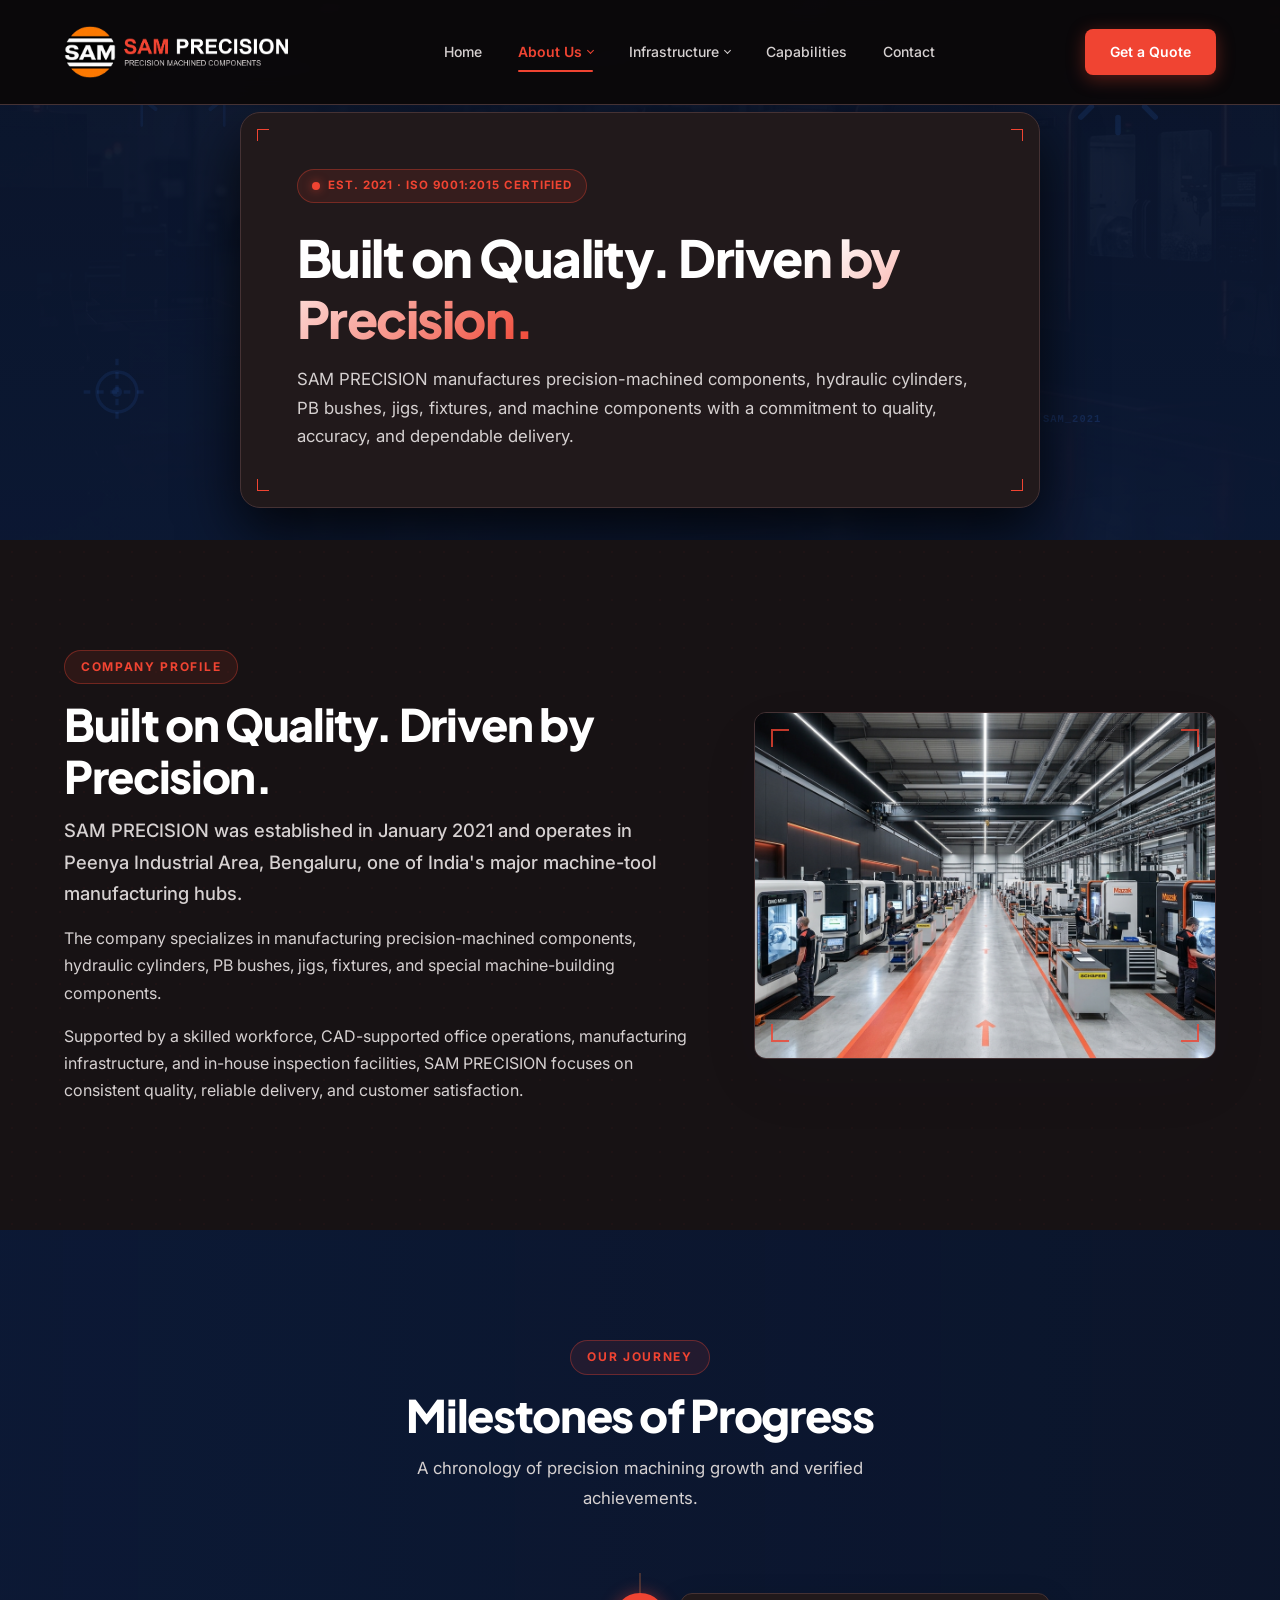
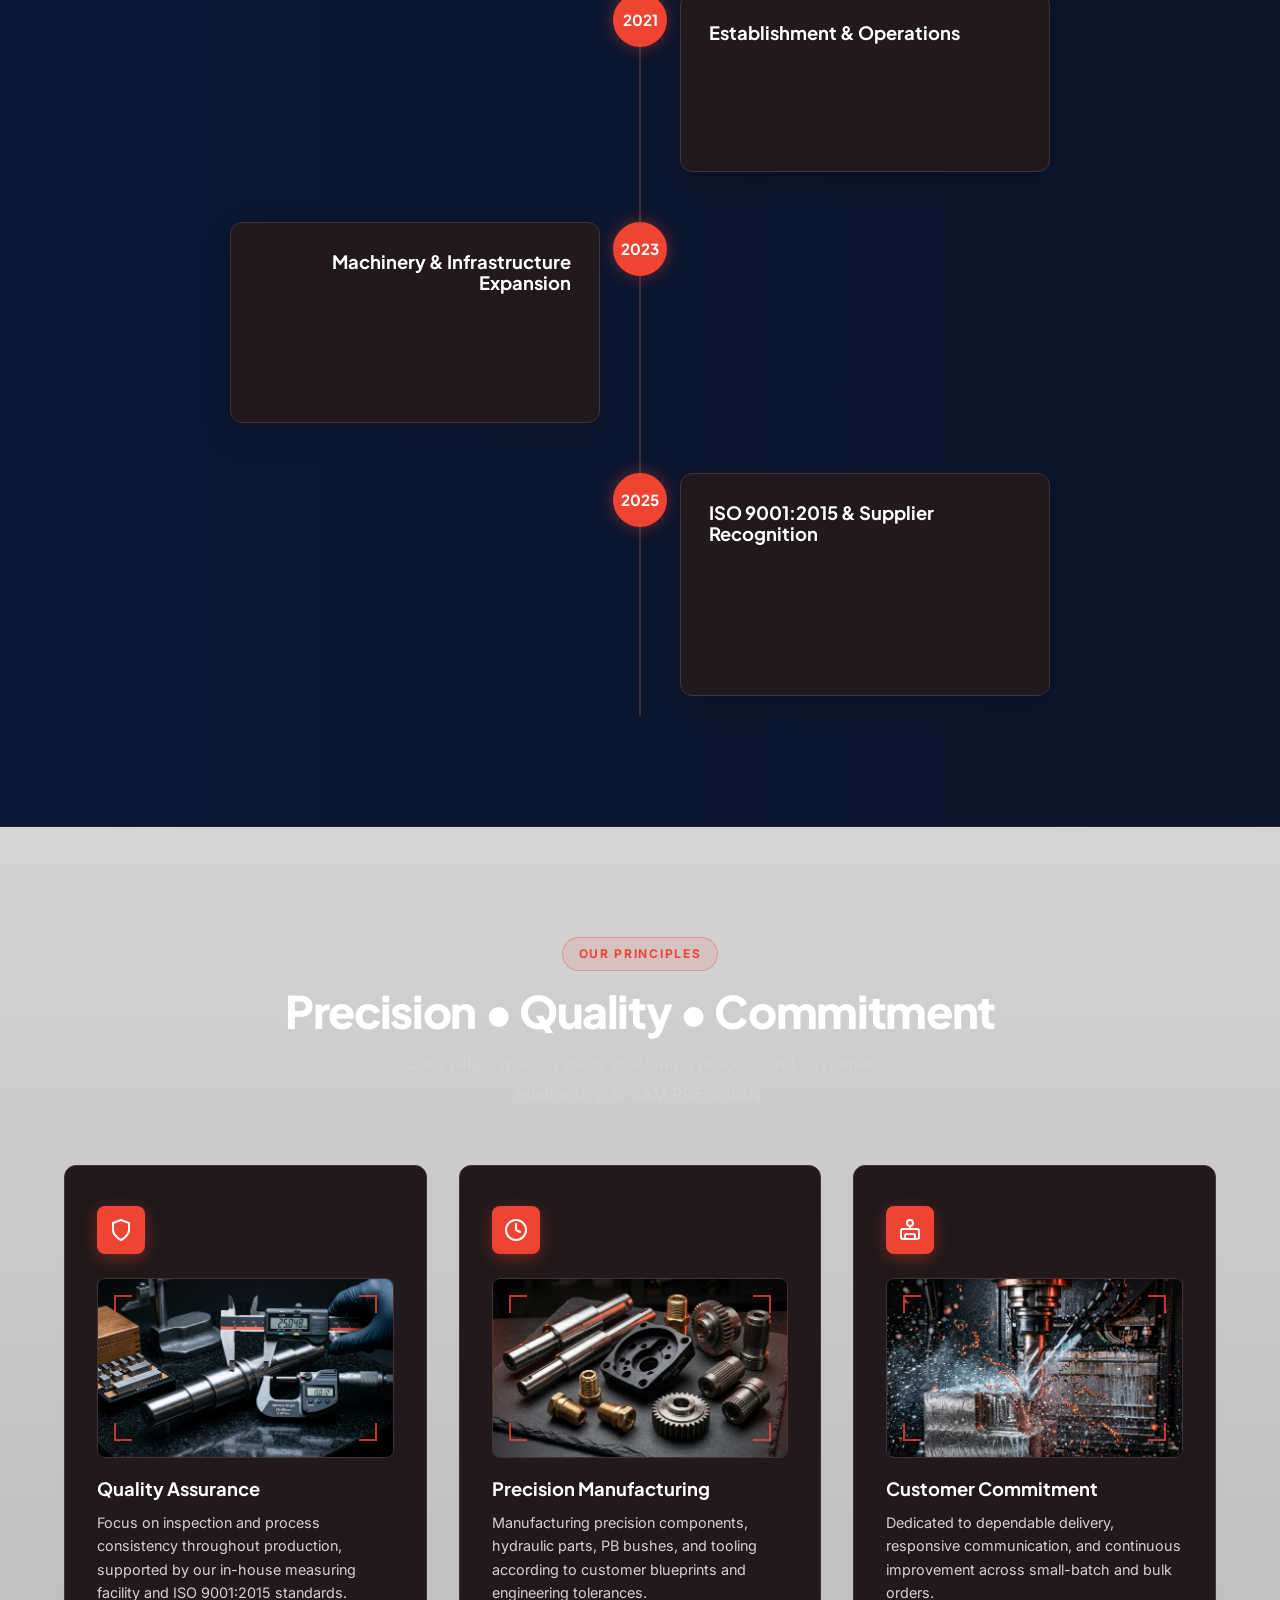
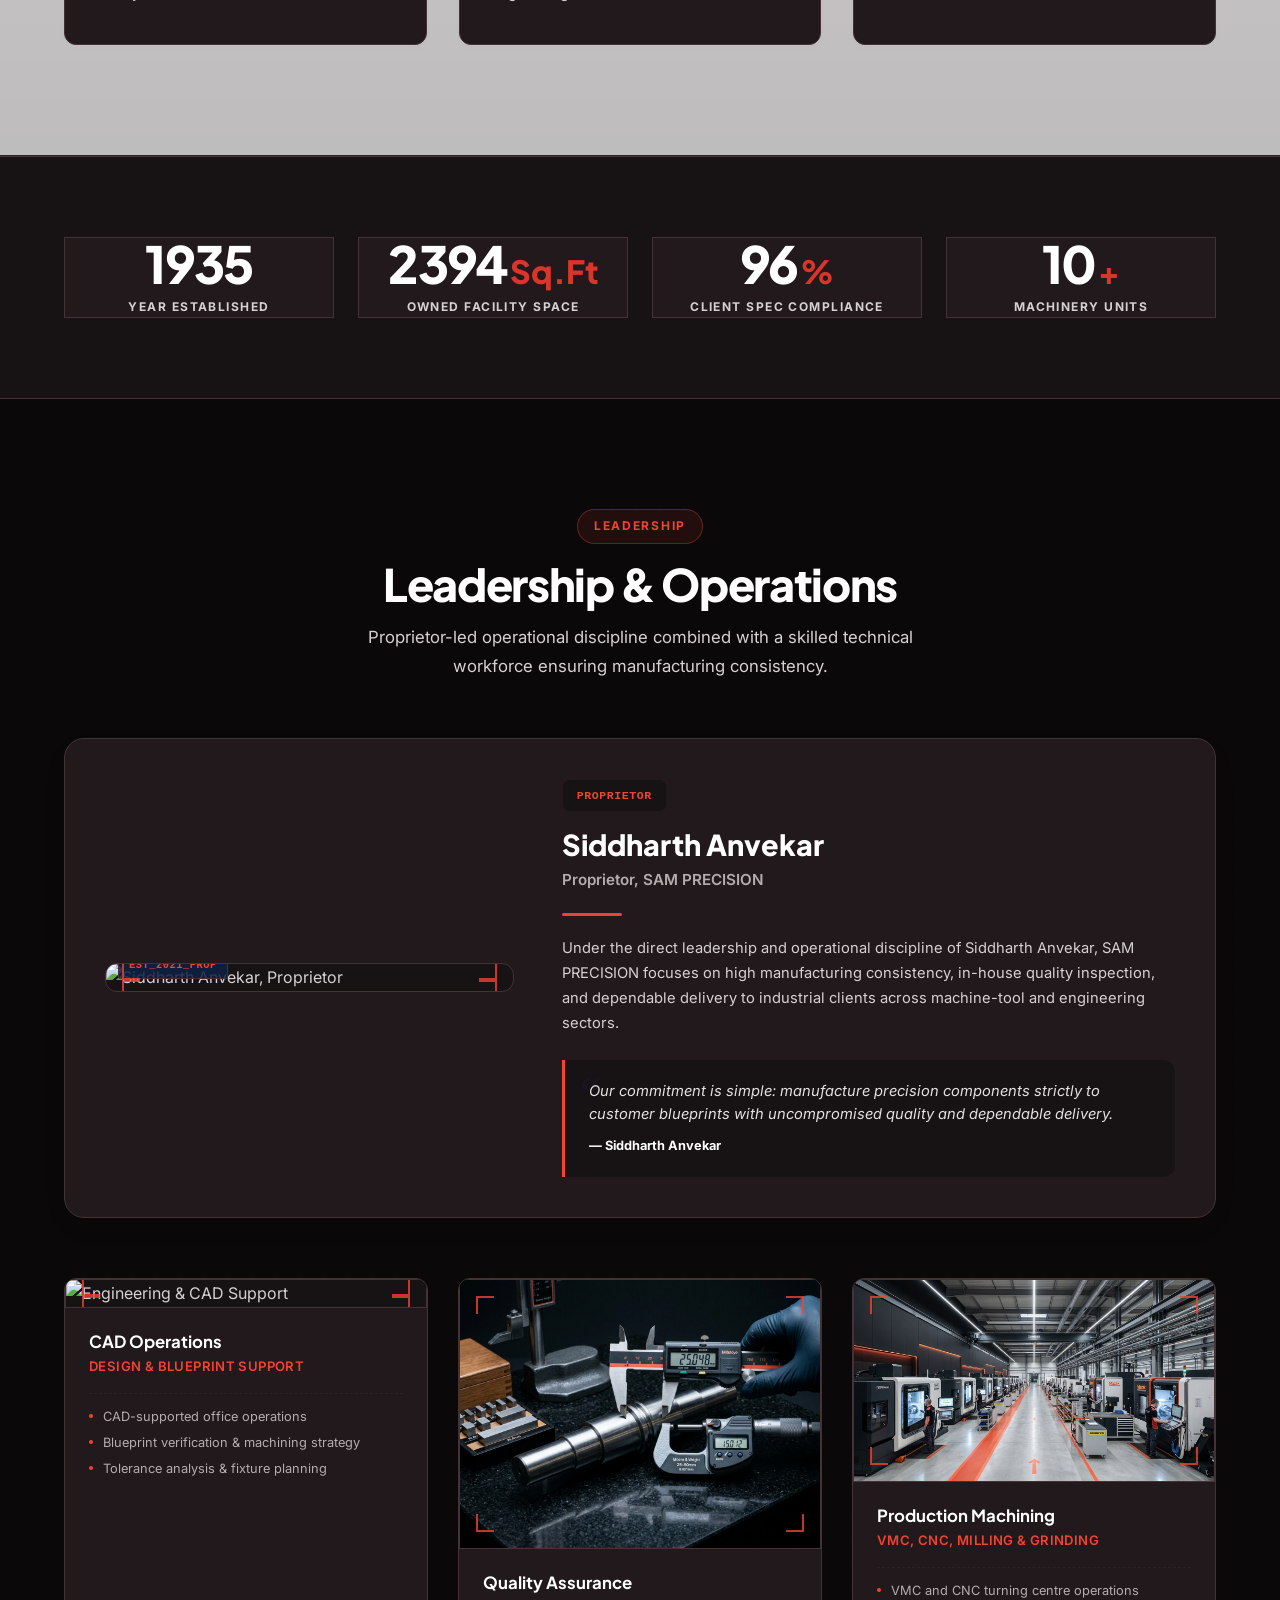
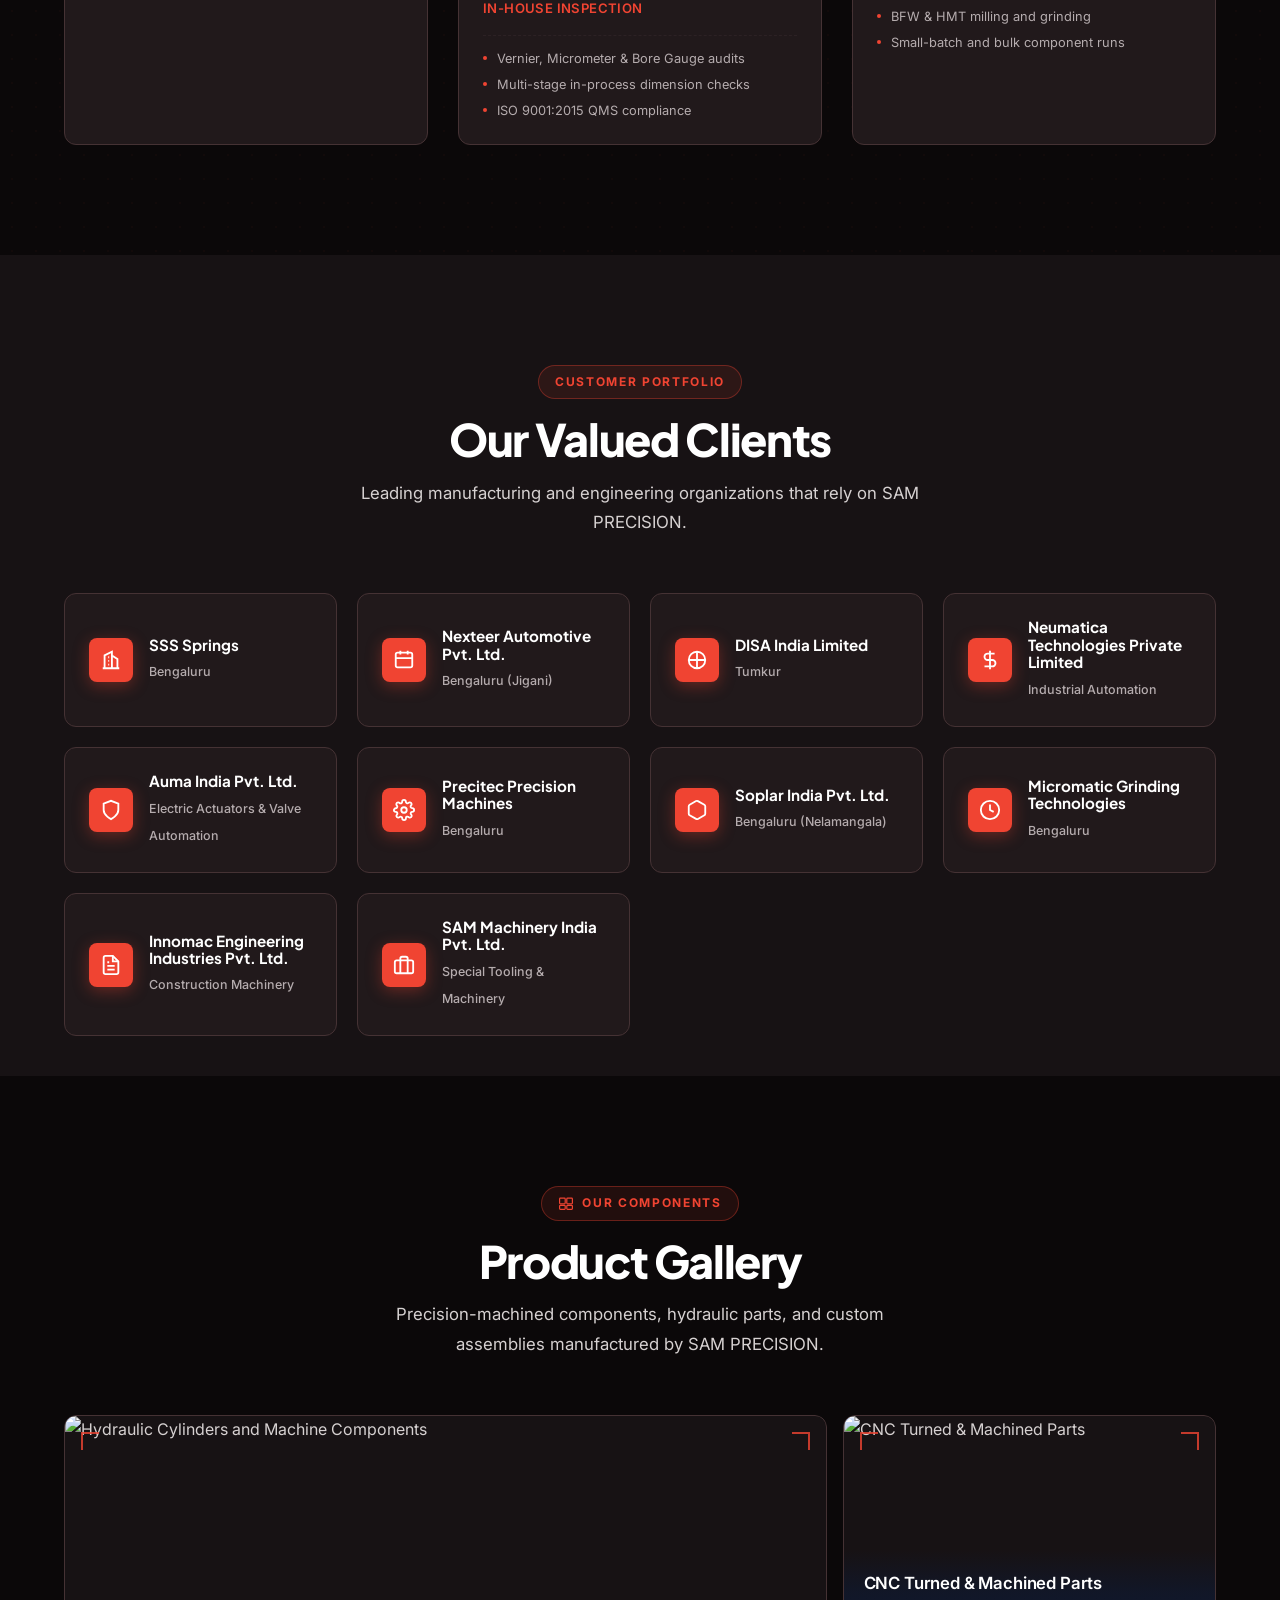
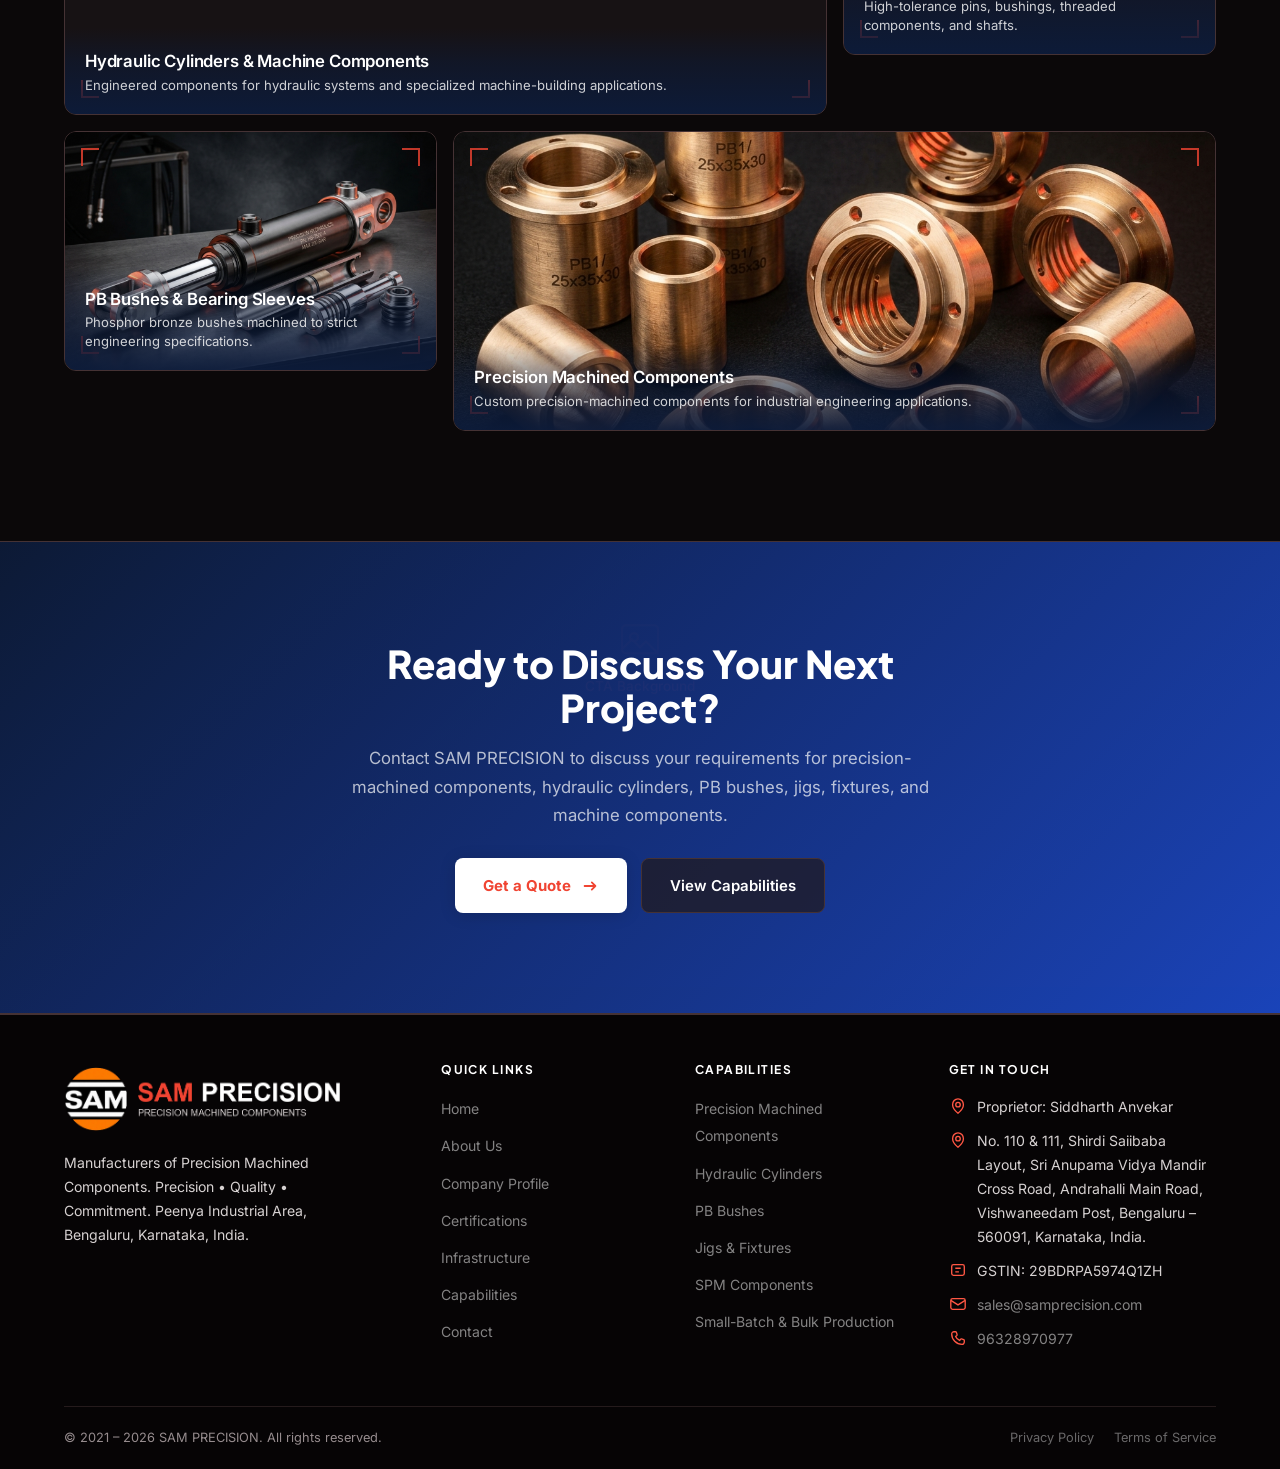
==== about.html @ 59d11b86 "modify the sam precision and push it" ====
<!DOCTYPE html>
<html lang="en">
<head>
    <meta charset="UTF-8">
    <meta name="viewport" content="width=device-width, initial-scale=1.0">
    <title>About Us | SAM PRECISION Bengaluru</title>
    <meta name="description" content="SAM PRECISION was established in January 2021 in Peenya Industrial Area, Bengaluru. Manufacturers of precision-machined components, hydraulic cylinders, PB bushes, and jigs.">
    <link rel="preconnect" href="https://fonts.googleapis.com">
    <link rel="preconnect" href="https://fonts.gstatic.com" crossorigin>
    <link href="https://fonts.googleapis.com/css2?family=Inter:wght@300;400;500;600;700;800;900&family=Plus+Jakarta+Sans:wght@400;500;600;700;800&display=swap" rel="stylesheet">
    <link rel="stylesheet" href="style.css">
    <link rel="icon" type="image/png" href="images/sam-title-logo.png">
</head>
<body>

    <!-- Preloader -->
    <div id="preloader">
        <div class="loader">
            <img src="images/sam-logo.png" alt="SAM PRECISION" class="loader-logo">
        </div>
    </div>

    <!-- Navigation -->
    <header id="navbar">
        <div class="nav-container">
            <a href="index.html" class="logo">
                <img src="images/sam-logo.png" alt="SAM PRECISION" class="logo-img">
            </a>
            <nav class="nav-links" id="navLinks">
                <a href="index.html" class="nav-link">Home</a>
                <div class="nav-dropdown active">
                    <a href="about.html" class="nav-link dropdown-toggle">About Us</a>
                    <div class="dropdown-menu">
                        <a href="about.html" class="active">Company Profile</a>
                        <a href="certifications.html">Certifications</a>
                    </div>
                </div>
                <div class="nav-dropdown">
                    <a href="infrastructure.html" class="nav-link dropdown-toggle">Infrastructure</a>
                    <div class="dropdown-menu">
                        <a href="infrastructure.html#infrastructure">Infrastructure</a>
                        <a href="infrastructure.html#machinery">Machinery</a>
                    </div>
                </div>
                <a href="services.html" class="nav-link">Capabilities</a>
                <a href="contact.html" class="nav-link">Contact</a>
            </nav>
            <a href="contact.html" class="nav-cta">Get a Quote</a>
            <button class="hamburger" id="hamburger" aria-label="Toggle menu">
                <span></span><span></span><span></span>
            </button>
        </div>
    </header>

    <!-- Mobile Menu -->
    <div class="mobile-menu" id="mobileMenu">
        <div class="mobile-menu-inner">
            <a href="index.html" class="mobile-link">Home</a>
            <a href="about.html" class="mobile-link active">About Us</a>
            <a href="about.html" class="mobile-link">Company Profile</a>
            <a href="certifications.html" class="mobile-link">Certifications</a>
            <a href="infrastructure.html#infrastructure" class="mobile-link">Infrastructure</a>
            <a href="infrastructure.html#machinery" class="mobile-link">Machinery</a>
            <a href="services.html" class="mobile-link">Capabilities</a>
            <a href="contact.html" class="mobile-link">Contact</a>
            <a href="contact.html" class="mobile-cta">Get a Quote</a>
        </div>
    </div>

    <main>

        <!-- ============ ABOUT HERO ============ -->
        <section class="about-hero">
            <!-- Parallax BG Image Box -->
            <div class="about-hero-parallax-bg" data-parallax="0.1">
                <img src="images/hero_cnc_facility.png" alt="SAM PRECISION Facility in Bengaluru" class="hero-bg-img">
            </div>
            <div class="about-hero-overlay"></div>
            
            <!-- Technical Floating Shapes for Layered Parallax -->
            <div class="about-hero-shapes">
                <div class="hero-shape shape-gear anim-trigger" data-anim="scale-up" data-parallax="0.25">
                    <svg viewBox="0 0 32 32" class="shape-svg anim-spin-slow"><circle cx="16" cy="16" r="5" stroke="currentColor" stroke-width="1.5" fill="none"/><path d="M16 2v4M16 26v4M2 16h4M26 16h4M6.1 6.1l2.8 2.8M23.1 23.1l2.8 2.8M6.1 25.9l2.8-2.8M23.1 8.9l2.8-2.8" stroke="currentColor" stroke-width="1.5" stroke-linecap="round"/></svg>
                </div>
                <div class="hero-shape shape-crosshair anim-trigger" data-anim="fade-up" data-delay="150" data-parallax="0.15">
                    <svg viewBox="0 0 24 24" class="shape-svg"><path d="M12 2v20M2 12h20" stroke="currentColor" stroke-width="1" stroke-dasharray="2 2"/><circle cx="12" cy="12" r="6" stroke="currentColor" stroke-width="1" fill="none"/><circle cx="12" cy="12" r="1.5" fill="currentColor"/></svg>
                </div>
                <div class="hero-shape shape-dimension anim-trigger" data-anim="fade-up" data-delay="250" data-parallax="0.3">
                    <svg viewBox="0 0 40 40" class="shape-svg"><path d="M5 10v20M35 10v20M5 20h30" stroke="currentColor" stroke-width="1" stroke-linecap="round"/><path d="M10 16l-5 4 5 4M30 16l5 4-5 4" stroke="currentColor" stroke-width="1.5" stroke-linecap="round" fill="none"/><text x="13" y="15" fill="currentColor" font-family="monospace" font-size="7" font-weight="700">TOL_±0.02</text></svg>
                </div>
                <div class="hero-shape shape-mark-1" data-parallax="0.35">+</div>
                <div class="hero-shape shape-mark-2" data-parallax="0.2">SAM_2021</div>
            </div>
            
            <div class="container about-hero-wrapper">
                <div class="about-hero-card anim-trigger" data-anim="scale-up">
                    <div class="card-corners">
                        <span class="corner top-left"></span>
                        <span class="corner top-right"></span>
                        <span class="corner bottom-left"></span>
                        <span class="corner bottom-right"></span>
                    </div>

                    <div class="about-hero-content">
                        <div class="about-hero-badge anim-trigger" data-anim="fade-down" data-delay="100">
                            <span class="badge-pulse"></span>
                            EST. 2021 &middot; ISO 9001:2015 CERTIFIED
                        </div>
                        <h1 class="about-hero-title anim-trigger" data-anim="fade-up" data-delay="200">
                            Built on Quality.
                            <span class="text-gradient">Driven by Precision.</span>
                        </h1>
                        <p class="about-hero-desc anim-trigger" data-anim="fade-up" data-delay="300">
                            SAM PRECISION manufactures precision-machined components, hydraulic cylinders, PB bushes, jigs, fixtures, and machine components with a commitment to quality, accuracy, and dependable delivery.
                        </p>
                    </div>
                </div>
            </div>
        </section>

        <!-- ============ STORY SECTION ============ -->
        <section class="section about-story-section">
            <div class="tech-dot-grid"></div>
            <div class="container section-relative">
                <div class="story-grid">
                    <div class="story-content anim-trigger" data-anim="fade-right">
                        <span class="section-tag">Company Profile</span>
                        <h2 class="section-title">Built on Quality. Driven by Precision.</h2>
                        <p class="story-lead">
                            SAM PRECISION was established in January 2021 and operates in Peenya Industrial Area, Bengaluru, one of India's major machine-tool manufacturing hubs.
                        </p>
                        <p>
                            The company specializes in manufacturing precision-machined components, hydraulic cylinders, PB bushes, jigs, fixtures, and special machine-building components.
                        </p>
                        <p>
                            Supported by a skilled workforce, CAD-supported office operations, manufacturing infrastructure, and in-house inspection facilities, SAM PRECISION focuses on consistent quality, reliable delivery, and customer satisfaction.
                        </p>
                    </div>
                    
                    <div class="story-image-box anim-trigger" data-anim="fade-left" data-delay="200">
                        <div class="about-img-viewport">
                            <div class="viewport-corners">
                                <span class="corner top-left"></span>
                                <span class="corner top-right"></span>
                                <span class="corner bottom-left"></span>
                                <span class="corner bottom-right"></span>
                            </div>
                            <img src="images/infrastructure_facility.png" alt="SAM PRECISION Machining Workshop" class="about-story-img">
                        </div>
                    </div>
                </div>
            </div>
        </section>

        <!-- ============ COMPANY TIMELINE SECTION ============ -->
        <section class="section about-timeline-section">
            <div class="timeline-parallax-bg" data-parallax="0.15">
                <img src="images/timeline_bg.png" alt="SAM PRECISION Timeline Background" class="timeline-bg-img">
            </div>
            <div class="timeline-overlay"></div>

            <div class="container section-relative">
                <div class="section-header center light-text">
                    <span class="section-tag anim-trigger" data-anim="fade-down">Our Journey</span>
                    <h2 class="section-title anim-trigger" data-anim="fade-up" data-delay="100">Milestones of Progress</h2>
                    <p class="section-desc anim-trigger" data-anim="fade-up" data-delay="150">A chronology of precision machining growth and verified achievements.</p>
                </div>

                <div class="timeline-container">
                    <div class="timeline-track"></div>
                    
                    <!-- Milestone 1 -->
                    <div class="timeline-node anim-trigger" data-anim="fade-right" data-delay="200">
                        <div class="timeline-badge">2021</div>
                        <div class="timeline-content">
                            <h3>Establishment & Operations</h3>
                            <p>SAM PRECISION was founded in January 2021 in Peenya Industrial Area, Bengaluru, focusing on precision-machined components and custom machine parts for industrial OEMs.</p>
                        </div>
                    </div>

                    <!-- Milestone 2 -->
                    <div class="timeline-node anim-trigger" data-anim="fade-left" data-delay="300">
                        <div class="timeline-badge">2023</div>
                        <div class="timeline-content">
                            <h3>Machinery & Infrastructure Expansion</h3>
                            <p>Equipped an owned facility of approx. 2,500 sq. ft. with VMC (Vertical Machining Centre), CNC turning, BFW/HMT milling, and cylindrical/surface grinding machinery.</p>
                        </div>
                    </div>

                    <!-- Milestone 3 -->
                    <div class="timeline-node anim-trigger" data-anim="fade-right" data-delay="400">
                        <div class="timeline-badge">2025</div>
                        <div class="timeline-content">
                            <h3>ISO 9001:2015 & Supplier Recognition</h3>
                            <p>Certified to ISO 9001:2015 for Quality Management Systems. Conferred the Best Quality Supplier Recognition Award for FY 2025–26 by Micromatic Grinding Technologies Pvt. Ltd.</p>
                        </div>
                    </div>
                </div>
            </div>
        </section>

        <!-- ============ COMPANY MANTRA SECTION ============ -->
        <section class="section mantra-section">
            <div class="mantra-parallax-bg" data-parallax="0.08">
                <img src="images/mantra_bg.png" alt="SAM PRECISION Pillars Background" class="mantra-bg-img">
            </div>
            <div class="mantra-overlay"></div>
            
            <div class="container section-relative">
                <div class="section-header center">
                    <span class="section-tag anim-trigger" data-anim="fade-down">Our Principles</span>
                    <h2 class="section-title anim-trigger" data-anim="fade-up" data-delay="100">Precision &bull; Quality &bull; Commitment</h2>
                    <p class="section-desc anim-trigger" data-anim="fade-up" data-delay="150">Core pillars guiding every machining process and customer relationship at SAM PRECISION.</p>
                </div>
                
                <div class="mantra-grid">
                    <!-- Pillar 1 -->
                    <div class="mantra-card anim-trigger" data-anim="fade-up" data-delay="200">
                        <div class="mantra-icon-wrap">
                            <svg class="mantra-icon anim-pulse" viewBox="0 0 24 24" fill="none"><path d="M12 22s8-4 8-10V5l-8-3-8 3v7c0 6 8 10 8 10z" stroke="currentColor" stroke-width="2" stroke-linecap="round" stroke-linejoin="round"/></svg>
                        </div>
                        <div class="service-img-viewport">
                            <div class="viewport-corners">
                                <span class="corner top-left"></span>
                                <span class="corner top-right"></span>
                                <span class="corner bottom-left"></span>
                                <span class="corner bottom-right"></span>
                            </div>
                            <img src="images/quality_inspection_metrology.png" alt="Quality Assurance" class="viewport-img">
                        </div>
                        <h3>Quality Assurance</h3>
                        <p>Focus on inspection and process consistency throughout production, supported by our in-house measuring facility and ISO 9001:2015 standards.</p>
                    </div>

                    <!-- Pillar 2 -->
                    <div class="mantra-card anim-trigger" data-anim="fade-up" data-delay="300">
                        <div class="mantra-icon-wrap">
                            <svg class="mantra-icon anim-spin-slow" viewBox="0 0 24 24" fill="none"><circle cx="12" cy="12" r="10" stroke="currentColor" stroke-width="2"/><path d="M12 6v6l4 2" stroke="currentColor" stroke-width="2" stroke-linecap="round"/></svg>
                        </div>
                        <div class="service-img-viewport">
                            <div class="viewport-corners">
                                <span class="corner top-left"></span>
                                <span class="corner top-right"></span>
                                <span class="corner bottom-left"></span>
                                <span class="corner bottom-right"></span>
                            </div>
                            <img src="images/precision_machined_parts.png" alt="Precision Manufacturing" class="viewport-img">
                        </div>
                        <h3>Precision Manufacturing</h3>
                        <p>Manufacturing precision components, hydraulic parts, PB bushes, and tooling according to customer blueprints and engineering tolerances.</p>
                    </div>

                    <!-- Pillar 3 -->
                    <div class="mantra-card anim-trigger" data-anim="fade-up" data-delay="400">
                        <div class="mantra-icon-wrap">
                            <svg class="mantra-icon anim-wiggle" viewBox="0 0 24 24" fill="none"><rect x="3" y="11" width="18" height="10" rx="2" stroke="currentColor" stroke-width="2"/><circle cx="12" cy="5" r="3" stroke="currentColor" stroke-width="2"/><path d="M12 8v3M7 21v-3a2 2 0 012-2h6a2 2 0 012 2v3" stroke="currentColor" stroke-width="2"/></svg>
                        </div>
                        <div class="service-img-viewport">
                            <div class="viewport-corners">
                                <span class="corner top-left"></span>
                                <span class="corner top-right"></span>
                                <span class="corner bottom-left"></span>
                                <span class="corner bottom-right"></span>
                            </div>
                            <img src="images/cnc_machining_action.png" alt="Customer Commitment" class="viewport-img">
                        </div>
                        <h3>Customer Commitment</h3>
                        <p>Dedicated to dependable delivery, responsive communication, and continuous improvement across small-batch and bulk orders.</p>
                    </div>
                </div>
            </div>
        </section>

        <!-- ============ METRICS / STATS SECTION ============ -->
        <section class="about-stats-strip">
            <div class="tech-lines-bg"></div>
            <div class="container section-relative">
                <div class="stats-row">
                    <div class="about-stat-item anim-trigger" data-anim="fade-up" data-delay="0">
                        <div class="stat-num-container">
                            <span class="stat-number" data-count="2021">2021</span>
                        </div>
                        <span class="stat-label">Year Established</span>
                    </div>
                    <div class="about-stat-item anim-trigger" data-anim="fade-up" data-delay="100">
                        <div class="stat-num-container">
                            <span class="stat-number" data-count="2500">0</span><span class="stat-suffix"> Sq.Ft</span>
                        </div>
                        <span class="stat-label">Owned Facility Space</span>
                    </div>
                    <div class="about-stat-item anim-trigger" data-anim="fade-up" data-delay="200">
                        <div class="stat-num-container">
                            <span class="stat-number" data-count="100">0</span><span class="stat-suffix">%</span>
                        </div>
                        <span class="stat-label">Client Spec Compliance</span>
                    </div>
                    <div class="about-stat-item anim-trigger" data-anim="fade-up" data-delay="300">
                        <div class="stat-num-container">
                            <span class="stat-number" data-count="10">0</span><span class="stat-suffix">+</span>
                        </div>
                        <span class="stat-label">Machinery Units</span>
                    </div>
                </div>
            </div>
        </section>

        <!-- ============ LEADERSHIP & TEAM SECTION ============ -->
        <section class="section about-team-section">
            <div class="tech-dot-grid"></div>
            <div class="container section-relative">
                <div class="section-header center">
                    <span class="section-tag anim-trigger" data-anim="fade-down">Leadership</span>
                    <h2 class="section-title anim-trigger" data-anim="fade-up" data-delay="100">Leadership & Operations</h2>
                    <p class="section-desc anim-trigger" data-anim="fade-up" data-delay="150">Proprietor-led operational discipline combined with a skilled technical workforce ensuring manufacturing consistency.</p>
                </div>

                <!-- Proprietor Card -->
                <div class="ceo-profile-card anim-trigger" data-anim="scale-up" data-delay="200">
                    <div class="ceo-grid">
                        <div class="ceo-image-area">
                            <div class="ceo-img-viewport">
                                <div class="viewport-corners">
                                    <span class="corner top-left"></span>
                                    <span class="corner top-right"></span>
                                    <span class="corner bottom-left"></span>
                                    <span class="corner bottom-right"></span>
                                </div>
                                <img src="images/proprietor_portrait.png" alt="Siddharth Anvekar, Proprietor" class="viewport-img">
                                <div class="ceo-coordinate-tag">EST_2021_PROP</div>
                            </div>
                        </div>
                        <div class="ceo-details-area">
                            <div class="ceo-badge">PROPRIETOR</div>
                            <h3 class="ceo-name">Siddharth Anvekar</h3>
                            <span class="ceo-title">Proprietor, SAM PRECISION</span>
                            <div class="ceo-divider"></div>
                            <p class="ceo-bio">Under the direct leadership and operational discipline of Siddharth Anvekar, SAM PRECISION focuses on high manufacturing consistency, in-house quality inspection, and dependable delivery to industrial clients across machine-tool and engineering sectors.</p>
                            
                            <blockquote class="ceo-quote">
                                <span class="quote-symbol">“</span>
                                <p>Our commitment is simple: manufacture precision components strictly to customer blueprints with uncompromised quality and dependable delivery.</p>
                                <span class="quote-author">&mdash; Siddharth Anvekar</span>
                            </blockquote>
                        </div>
                    </div>
                </div>

                <!-- Key Departmental Divisions -->
                <div class="team-grid">
                    <!-- Card 1: CAD & Engineering -->
                    <div class="team-member-card anim-trigger" data-anim="fade-up" data-delay="200">
                        <div class="team-img-viewport">
                            <div class="viewport-corners">
                                <span class="corner top-left"></span>
                                <span class="corner top-right"></span>
                                <span class="corner bottom-left"></span>
                                <span class="corner bottom-right"></span>
                            </div>
                            <img src="images/about_engineering.png" alt="Engineering & CAD Support" class="viewport-img">
                        </div>
                        <div class="team-info">
                            <h4>CAD Operations</h4>
                            <p class="team-role">Design & Blueprint Support</p>
                            <ul class="team-tasks">
                                <li>CAD-supported office operations</li>
                                <li>Blueprint verification & machining strategy</li>
                                <li>Tolerance analysis & fixture planning</li>
                            </ul>
                        </div>
                    </div>

                    <!-- Card 2: Quality Assurance -->
                    <div class="team-member-card anim-trigger" data-anim="fade-up" data-delay="300">
                        <div class="team-img-viewport">
                            <div class="viewport-corners">
                                <span class="corner top-left"></span>
                                <span class="corner top-right"></span>
                                <span class="corner bottom-left"></span>
                                <span class="corner bottom-right"></span>
                            </div>
                            <img src="images/quality_inspection_metrology.png" alt="Quality Assurance Department" class="viewport-img">
                        </div>
                        <div class="team-info">
                            <h4>Quality Assurance</h4>
                            <p class="team-role">In-House Inspection</p>
                            <ul class="team-tasks">
                                <li>Vernier, Micrometer & Bore Gauge audits</li>
                                <li>Multi-stage in-process dimension checks</li>
                                <li>ISO 9001:2015 QMS compliance</li>
                            </ul>
                        </div>
                    </div>

                    <!-- Card 3: Production Machining -->
                    <div class="team-member-card anim-trigger" data-anim="fade-up" data-delay="400">
                        <div class="team-img-viewport">
                            <div class="viewport-corners">
                                <span class="corner top-left"></span>
                                <span class="corner top-right"></span>
                                <span class="corner bottom-left"></span>
                                <span class="corner bottom-right"></span>
                            </div>
                            <img src="images/infrastructure_facility.png" alt="Production Operations Department" class="viewport-img">
                        </div>
                        <div class="team-info">
                            <h4>Production Machining</h4>
                            <p class="team-role">VMC, CNC, Milling & Grinding</p>
                            <ul class="team-tasks">
                                <li>VMC and CNC turning centre operations</li>
                                <li>BFW & HMT milling and grinding</li>
                                <li>Small-batch and bulk component runs</li>
                            </ul>
                        </div>
                    </div>
                </div>
            </div>
        </section>

        <!-- ============ CUSTOMER PORTFOLIO SECTION ============ -->
        <section class="section reviews-section">
            <div class="container">
                <div class="section-header center">
                    <span class="section-tag anim-trigger" data-anim="fade-down">Customer Portfolio</span>
                    <h2 class="section-title anim-trigger" data-anim="fade-up" data-delay="100">Our Valued Clients</h2>
                    <p class="section-desc anim-trigger" data-anim="fade-up" data-delay="150">Leading manufacturing and engineering organizations that rely on SAM PRECISION.</p>
                </div>

                <div class="clients-grid">
                    <div class="client-card anim-trigger" data-anim="fade-up" data-delay="0">
                        <div class="client-icon-wrap"><svg viewBox="0 0 24 24" width="22" height="22" fill="none" stroke="currentColor" stroke-width="2"><path d="M3 21h18M5 21V7l8-4v18M19 21V11l-6-4"/><path d="M9 9h1M9 13h1M9 17h1"/></svg></div>
                        <div class="client-info"><h4>SSS Springs</h4><span>Bengaluru</span></div>
                    </div>
                    <div class="client-card anim-trigger" data-anim="fade-up" data-delay="50">
                        <div class="client-icon-wrap"><svg viewBox="0 0 24 24" width="22" height="22" fill="none" stroke="currentColor" stroke-width="2"><rect x="3" y="4" width="18" height="16" rx="2"/><path d="M16 2v4M8 2v4M3 10h18"/></svg></div>
                        <div class="client-info"><h4>Nexteer Automotive Pvt. Ltd.</h4><span>Bengaluru (Jigani)</span></div>
                    </div>
                    <div class="client-card anim-trigger" data-anim="fade-up" data-delay="100">
                        <div class="client-icon-wrap"><svg viewBox="0 0 24 24" width="22" height="22" fill="none" stroke="currentColor" stroke-width="2"><circle cx="12" cy="12" r="9"/><path d="M12 3v18M3 12h18"/></svg></div>
                        <div class="client-info"><h4>DISA India Limited</h4><span>Tumkur</span></div>
                    </div>
                    <div class="client-card anim-trigger" data-anim="fade-up" data-delay="150">
                        <div class="client-icon-wrap"><svg viewBox="0 0 24 24" width="22" height="22" fill="none" stroke="currentColor" stroke-width="2"><path d="M12 2v20M17 5H9.5a3.5 3.5 0 0 0 0 7h5a3.5 3.5 0 0 1 0 7H6"/></svg></div>
                        <div class="client-info"><h4>Neumatica Technologies Private Limited</h4><span>Industrial Automation</span></div>
                    </div>
                    <div class="client-card anim-trigger" data-anim="fade-up" data-delay="200">
                        <div class="client-icon-wrap"><svg viewBox="0 0 24 24" width="22" height="22" fill="none" stroke="currentColor" stroke-width="2"><path d="M12 22s8-4 8-10V5l-8-3-8 3v7c0 6 8 10 8 10z"/></svg></div>
                        <div class="client-info"><h4>Auma India Pvt. Ltd.</h4><span>Electric Actuators & Valve Automation</span></div>
                    </div>
                    <div class="client-card anim-trigger" data-anim="fade-up" data-delay="250">
                        <div class="client-icon-wrap"><svg viewBox="0 0 24 24" width="22" height="22" fill="none" stroke="currentColor" stroke-width="2"><circle cx="12" cy="12" r="3"/><path d="M19.4 15a1.65 1.65 0 0 0 .33 1.82l.06.06a2 2 0 0 1 0 2.83 2 2 0 0 1-2.83 0l-.06-.06a1.65 1.65 0 0 0-1.82-.33 1.65 1.65 0 0 0-1 1.51V21a2 2 0 0 1-2 2 2 2 0 0 1-2-2v-.09A1.65 1.65 0 0 0 9 19.4a1.65 1.65 0 0 0-1.82.33l-.06.06a2 2 0 0 1-2.83 0 2 2 0 0 1 0-2.83l.06-.06a1.65 1.65 0 0 0 .33-1.82 1.65 1.65 0 0 0-1.51-1H3a2 2 0 0 1-2-2 2 2 0 0 1 2-2h.09A1.65 1.65 0 0 0 4.6 9a1.65 1.65 0 0 0-.33-1.82l-.06-.06a2 2 0 0 1 0-2.83 2 2 0 0 1 2.83 0l.06.06a1.65 1.65 0 0 0 1.82.33H9a1.65 1.65 0 0 0 1-1.51V3a2 2 0 0 1 2-2 2 2 0 0 1 2 2v.09a1.65 1.65 0 0 0 1 1.51 1.65 1.65 0 0 0 1.82-.33l.06-.06a2 2 0 0 1 2.83 0 2 2 0 0 1 0 2.83l-.06.06a1.65 1.65 0 0 0-.33 1.82V9a1.65 1.65 0 0 0 1.51 1H21a2 2 0 0 1 2 2 2 2 0 0 1-2 2h-.09a1.65 1.65 0 0 0-1.51 1z"/></svg></div>
                        <div class="client-info"><h4>Precitec Precision Machines</h4><span>Bengaluru</span></div>
                    </div>
                    <div class="client-card anim-trigger" data-anim="fade-up" data-delay="300">
                        <div class="client-icon-wrap"><svg viewBox="0 0 24 24" width="22" height="22" fill="none" stroke="currentColor" stroke-width="2"><path d="M21 16V8a2 2 0 0 0-1-1.73l-7-4a2 2 0 0 0-2 0l-7 4A2 2 0 0 0 3 8v8a2 2 0 0 0 1 1.73l7 4a2 2 0 0 0 2 0l7-4A2 2 0 0 0 21 16z"/></svg></div>
                        <div class="client-info"><h4>Soplar India Pvt. Ltd.</h4><span>Bengaluru (Nelamangala)</span></div>
                    </div>
                    <div class="client-card anim-trigger" data-anim="fade-up" data-delay="350">
                        <div class="client-icon-wrap"><svg viewBox="0 0 24 24" width="22" height="22" fill="none" stroke="currentColor" stroke-width="2"><circle cx="12" cy="12" r="10"/><path d="M12 6v6l4 2"/></svg></div>
                        <div class="client-info"><h4>Micromatic Grinding Technologies</h4><span>Bengaluru</span></div>
                    </div>
                    <div class="client-card anim-trigger" data-anim="fade-up" data-delay="400">
                        <div class="client-icon-wrap"><svg viewBox="0 0 24 24" width="22" height="22" fill="none" stroke="currentColor" stroke-width="2"><path d="M14 2H6a2 2 0 0 0-2 2v16a2 2 0 0 0 2 2h12a2 2 0 0 0 2-2V8z"/><path d="M14 2v6h6"/><path d="M16 13H8M16 17H8M10 9H8"/></svg></div>
                        <div class="client-info"><h4>Innomac Engineering Industries Pvt. Ltd.</h4><span>Construction Machinery</span></div>
                    </div>
                    <div class="client-card anim-trigger" data-anim="fade-up" data-delay="450">
                        <div class="client-icon-wrap"><svg viewBox="0 0 24 24" width="22" height="22" fill="none" stroke="currentColor" stroke-width="2"><rect x="2" y="7" width="20" height="14" rx="2" ry="2"/><path d="M16 21V5a2 2 0 0 0-2-2h-4a2 2 0 0 0-2 2v16"/></svg></div>
                        <div class="client-info"><h4>SAM Machinery India Pvt. Ltd.</h4><span>Special Tooling & Machinery</span></div>
                    </div>
                </div>
            </div>
        </section>

        <!-- ============ PRODUCT GALLERY ============ -->
        <section id="gallery" class="section gallery-section">
            <div class="container">
                <div class="section-header center">
                    <span class="section-tag anim-trigger" data-anim="fade-down">
                        <svg class="tag-icon anim-wiggle" viewBox="0 0 20 20"><rect x="2" y="4" width="7" height="7" rx="1" stroke="currentColor" stroke-width="1.5" fill="none"/><rect x="11" y="4" width="7" height="7" rx="1" stroke="currentColor" stroke-width="1.5" fill="none"/><rect x="2" y="13" width="7" height="5" rx="1" stroke="currentColor" stroke-width="1.5" fill="none"/><rect x="11" y="13" width="7" height="5" rx="1" stroke="currentColor" stroke-width="1.5" fill="none"/></svg>
                        Our Components
                    </span>
                    <h2 class="section-title anim-trigger" data-anim="fade-up" data-delay="100">Product Gallery</h2>
                    <p class="section-desc anim-trigger" data-anim="fade-up" data-delay="200">Precision-machined components, hydraulic parts, and custom assemblies manufactured by SAM PRECISION.</p>
                </div>
                
                <div class="gallery-grid">
                    <!-- Item 1: Wide -->
                    <div class="gallery-item gallery-wide anim-trigger" data-anim="fade-up" data-delay="0">
                        <div class="gallery-img-viewport">
                            <div class="viewport-corners">
                                <span class="corner top-left"></span>
                                <span class="corner top-right"></span>
                                <span class="corner bottom-left"></span>
                                <span class="corner bottom-right"></span>
                            </div>
                            <img src="images/service_components.png" alt="Hydraulic Cylinders and Machine Components" class="viewport-img">
                            <div class="gallery-caption">
                                <h4>Hydraulic Cylinders & Machine Components</h4>
                                <p>Engineered components for hydraulic systems and specialized machine-building applications.</p>
                            </div>
                        </div>
                    </div>

                    <!-- Item 2: CNC Turning -->
                    <div class="gallery-item anim-trigger" data-anim="fade-up" data-delay="100">
                        <div class="gallery-img-viewport">
                            <div class="viewport-corners">
                                <span class="corner top-left"></span>
                                <span class="corner top-right"></span>
                                <span class="corner bottom-left"></span>
                                <span class="corner bottom-right"></span>
                            </div>
                            <img src="images/gallery_cnc_parts.png" alt="CNC Turned & Machined Parts" class="viewport-img">
                            <div class="gallery-caption">
                                <h4>CNC Turned & Machined Parts</h4>
                                <p>High-tolerance pins, bushings, threaded components, and shafts.</p>
                            </div>
                        </div>
                    </div>

                    <!-- Item 3: PB Bushes -->
                    <div class="gallery-item anim-trigger" data-anim="fade-up" data-delay="200">
                        <div class="gallery-img-viewport">
                            <div class="viewport-corners">
                                <span class="corner top-left"></span>
                                <span class="corner top-right"></span>
                                <span class="corner bottom-left"></span>
                                <span class="corner bottom-right"></span>
                            </div>
                            <img src="images/hydraulic_cylinders.png" alt="PB Bushes" class="viewport-img">
                            <div class="gallery-caption">
                                <h4>PB Bushes & Bearing Sleeves</h4>
                                <p>Phosphor bronze bushes machined to strict engineering specifications.</p>
                            </div>
                        </div>
                    </div>

                    <!-- Item 4: Wide -->
                    <div class="gallery-item gallery-wide anim-trigger" data-anim="fade-up" data-delay="300">
                        <div class="gallery-img-viewport">
                            <div class="viewport-corners">
                                <span class="corner top-left"></span>
                                <span class="corner top-right"></span>
                                <span class="corner bottom-left"></span>
                                <span class="corner bottom-right"></span>
                            </div>
                            <img src="images/pb_bushes.png" alt="Precision Machined Components" class="viewport-img">
                            <div class="gallery-caption">
                                <h4>Precision Machined Components</h4>
                                <p>Custom precision-machined components for industrial engineering applications.</p>
                            </div>
                        </div>
                    </div>
                </div>
            </div>
        </section>

        <!-- ============ CTA SECTION ============ -->
        <section id="cta" class="section cta-section">
            <div class="parallax-bg" data-parallax="0.5">
                <div class="img-placeholder section-bg-placeholder" data-label="CTA Background (1920×600)">
                    <svg class="img-placeholder-icon" viewBox="0 0 48 48"><rect x="6" y="10" width="36" height="28" rx="4" stroke="currentColor" stroke-width="2" fill="none"/><circle cx="18" cy="22" r="4" stroke="currentColor" stroke-width="2" fill="none"/><path d="M6 34l10-10 8 8 6-6 12 12" stroke="currentColor" stroke-width="2" fill="none" stroke-linecap="round"/></svg>
                    <span>CTA Background</span>
                </div>
            </div>
            <div class="section-overlay overlay-dark"></div>
            <div class="container section-relative cta-container">
                <div class="cta-content anim-trigger" data-anim="scale-up">
                    <h2>Ready to Discuss Your Next Project?</h2>
                    <p>Contact SAM PRECISION to discuss your requirements for precision-machined components, hydraulic cylinders, PB bushes, jigs, fixtures, and machine components.</p>
                    <div class="cta-actions">
                        <a href="contact.html" class="btn btn-white">
                            Get a Quote
                            <svg class="btn-icon-arrow" viewBox="0 0 20 20" fill="none"><path d="M4 10h12m0 0l-4-4m4 4l-4 4" stroke="currentColor" stroke-width="2" stroke-linecap="round" stroke-linejoin="round"/></svg>
                        </a>
                        <a href="services.html" class="btn btn-outline-white">View Capabilities</a>
                    </div>
                </div>
            </div>
        </section>

    </main>

    <!-- ============ FOOTER ============ -->
    <footer id="footer" class="footer">
        <div class="footer-wave">
            <svg viewBox="0 0 1440 80" preserveAspectRatio="none"><path d="M0 40c240-30 480 20 720 0s480-30 720 0v40H0z" fill="currentColor"/></svg>
        </div>
        <div class="container">
            <div class="footer-main">
                <div class="footer-brand">
                    <a href="index.html" class="logo">
                        <img src="images/sam-logo-dark.png" alt="SAM PRECISION" class="footer-logo-img">
                    </a>
                    <p class="footer-brand-desc">Manufacturers of Precision Machined Components. Precision &bull; Quality &bull; Commitment. Peenya Industrial Area, Bengaluru, Karnataka, India.</p>
                </div>
                <div class="footer-col">
                    <h4>Quick Links</h4>
                    <ul>
                        <li><a href="index.html">Home</a></li>
                        <li><a href="about.html">About Us</a></li>
                        <li><a href="about.html">Company Profile</a></li>
                        <li><a href="certifications.html">Certifications</a></li>
                        <li><a href="infrastructure.html">Infrastructure</a></li>
                        <li><a href="services.html">Capabilities</a></li>
                        <li><a href="contact.html">Contact</a></li>
                    </ul>
                </div>
                <div class="footer-col">
                    <h4>Capabilities</h4>
                    <ul>
                        <li><a href="services.html">Precision Machined Components</a></li>
                        <li><a href="services.html">Hydraulic Cylinders</a></li>
                        <li><a href="services.html">PB Bushes</a></li>
                        <li><a href="services.html">Jigs & Fixtures</a></li>
                        <li><a href="services.html">SPM Components</a></li>
                        <li><a href="services.html">Small-Batch & Bulk Production</a></li>
                    </ul>
                </div>
                <div class="footer-col">
                    <h4>Get In Touch</h4>
                    <ul class="footer-contact-list">
                        <li>
                            <svg class="anim-icon anim-pulse" viewBox="0 0 20 20"><path d="M10 2C6.5 2 4 5 4 8.5 4 13 10 18 10 18s6-5 6-9.5C16 5 13.5 2 10 2z" stroke="currentColor" stroke-width="1.5" fill="none"/><circle cx="10" cy="8.5" r="2.5" stroke="currentColor" stroke-width="1.5" fill="none"/></svg>
                            <span>Proprietor: Siddharth Anvekar</span>
                        </li>
                        <li>
                            <svg class="anim-icon anim-pulse" viewBox="0 0 20 20"><path d="M10 2C6.5 2 4 5 4 8.5 4 13 10 18 10 18s6-5 6-9.5C16 5 13.5 2 10 2z" stroke="currentColor" stroke-width="1.5" fill="none"/><circle cx="10" cy="8.5" r="2.5" stroke="currentColor" stroke-width="1.5" fill="none"/></svg>
                            <span>No. 110 & 111, Shirdi Saiibaba Layout, Sri Anupama Vidya Mandir Cross Road, Andrahalli Main Road, Vishwaneedam Post, Bengaluru – 560091, Karnataka, India.</span>
                        </li>
                        <li>
                            <svg class="anim-icon anim-pulse" viewBox="0 0 20 20"><rect x="3" y="4" width="14" height="12" rx="2" stroke="currentColor" stroke-width="1.5" fill="none"/><path d="M7 8h6M7 12h4" stroke="currentColor" stroke-width="1.5"/></svg>
                            <span>GSTIN: 29BDRPA5974Q1ZH</span>
                        </li>
                        <li>
                            <svg class="anim-icon anim-wiggle" viewBox="0 0 20 20"><rect x="2" y="4" width="16" height="12" rx="2" stroke="currentColor" stroke-width="1.5" fill="none"/><path d="M2 6l8 5 8-5" stroke="currentColor" stroke-width="1.5" fill="none"/></svg>
                            <a href="mailto:sales@samprecision.com">sales@samprecision.com</a>
                        </li>
                        <li>
                            <svg class="anim-icon anim-bounce" viewBox="0 0 20 20"><path d="M3 5.5A2.5 2.5 0 015.5 3h1.7a1 1 0 01.95.68l.8 2.4a1 1 0 01-.27 1.05l-1.3 1.1a8 8 0 004.4 4.4l1.1-1.3a1 1 0 011.05-.27l2.4.8a1 1 0 01.68.95v1.7A2.5 2.5 0 0114.5 17 11.5 11.5 0 013 5.5z" stroke="currentColor" stroke-width="1.5" fill="none"/></svg>
                            <a href="tel:96328970977">96328970977</a>
                        </li>
                    </ul>
                </div>
            </div>
            <div class="footer-bottom">
                <p>&copy; 2021 – <span id="currentYear"></span> SAM PRECISION. All rights reserved.</p>
                <div class="footer-bottom-links"><a href="#">Privacy Policy</a><a href="#">Terms of Service</a></div>
            </div>
        </div>
    </footer>

    <script src="https://unpkg.com/lenis@1.1.13/dist/lenis.min.js"></script>
    <script src="script.js"></script>
</body>
</html>
---- style.css ----
/* ============================================
   SAM PRECISION — INDUSTRIAL THEME
   Precision Machined Components — Bengaluru, India
   ============================================ */

/* ============================================
   SAM PRECISION — SIGNBOARD BRAND PALETTE
   Primary BG: #0B0809 (deep black)
   Secondary BG: #171214 (charcoal black)
   Card BG: #21191B (dark charcoal)
   Primary Accent: #F04432 (red-orange)
   Secondary Accent: #D9362B (deep red)
   Main Text: #FFFFFF (white)
   Secondary Text: #D6D1D1 (light gray)
   Borders/Dividers: #453234 (subtle dark red-gray)
   ============================================ */

/* ============================================
   SAM PRECISION — SIGNBOARD BRAND PALETTE
   Primary BG: #0B0809 (deep black)
   Secondary BG: #171214 (charcoal black)
   Card BG: #21191B (dark charcoal)
   Primary Accent: #F04432 (red-orange)
   Secondary Accent: #D9362B (deep red)
   Main Text: #FFFFFF (white)
   Secondary Text: #D6D1D1 (light gray)
   Borders/Dividers: #453234 (subtle dark red-gray)
   ============================================ */

:root {
  --bg-primary: #0B0809;
  --bg-secondary: #171214;
  --bg-card: #21191B;
  --bg-card-hover: #291f21;
  --accent-primary: #F04432;
  --accent-primary-hover: #ff5744;
  --accent-secondary: #D9362B;
  --text-main: #FFFFFF;
  --text-secondary: #D6D1D1;
  --text-muted: #968c8e;
  --border-color: #453234;
  --border-accent: rgba(240, 68, 50, 0.45);

  --blue-900: #0B0809;
  --blue-800: #171214;
  --blue-700: #21191B;
  --blue-600: #F04432;
  --blue-500: #F04432;
  --blue-400: #ff5744;
  --blue-300: #D9362B;
  --blue-200: #453234;
  --blue-100: #21191B;
  --blue-50: #171214;

  --white: #FFFFFF;
  --gray-50: #171214;
  --gray-100: #21191B;
  --gray-200: #2c2124;
  --gray-300: #453234;
  --gray-400: #968c8e;
  --gray-500: #b5acae;
  --gray-600: #D6D1D1;
  --gray-700: #e5e0e0;
  --gray-800: #f2efef;
  --gray-900: #FFFFFF;

  --primary: #F04432;
  --primary-light: #ff5744;
  --primary-dark: #D9362B;
  --section-py: 110px;
  --container: 1200px;
  --radius-sm: 8px;
  --radius-md: 12px;
  --radius-lg: 20px;
  --radius-xl: 28px;
  --radius-full: 9999px;
  --ease: cubic-bezier(0.4, 0, 0.2, 1);
  --t-fast: 0.2s;
  --t-base: 0.35s;
  --font-body: "Inter", -apple-system, BlinkMacSystemFont, sans-serif;
  --font-display: "Plus Jakarta Sans", "Inter", sans-serif;
}

/* ===== RESET ===== */
*,
*::before,
*::after {
  margin: 0;
  padding: 0;
  box-sizing: border-box;
}
html {
  scroll-behavior: smooth;
  -webkit-font-smoothing: antialiased;
}
body {
  font-family: var(--font-body);
  background: var(--white);
  color: var(--gray-600);
  line-height: 1.7;
  font-size: 16px;
  overflow-x: hidden;
}
body.menu-open {
  overflow: hidden;
}
img {
  max-width: 100%;
  height: auto;
  display: block;
}
a {
  color: inherit;
  text-decoration: none;
  transition: color var(--t-fast) var(--ease);
}
ul {
  list-style: none;
}
h1,
h2,
h3,
h4,
h5,
h6 {
  font-family: var(--font-display);
  color: var(--gray-900);
  line-height: 1.15;
  font-weight: 700;
}

/* ===== PRELOADER ===== */
#preloader {
  position: fixed;
  inset: 0;
  z-index: 10000;
  background: var(--white);
  display: flex;
  align-items: center;
  justify-content: center;
  transition:
    opacity 0.5s ease,
    visibility 0.5s ease;
}
#preloader.loaded {
  opacity: 0;
  visibility: hidden;
  pointer-events: none;
}
.loader {
  display: flex;
  flex-direction: column;
  align-items: center;
  justify-content: center;
  position: relative;
}
.loader-logo {
  width: 150px;
  height: 180px;
  object-fit: contain;
  animation: logoPulse 1.6s ease-in-out infinite;
}
@keyframes logoPulse {
  0%, 100% {
    transform: scale(0.95);
    opacity: 0.8;
  }
  50% {
    transform: scale(1.05);
    opacity: 1;
    filter: drop-shadow(0 0 12px rgba(29, 78, 216, 0.25));
  }
}
@keyframes spin {
  to {
    transform: rotate(360deg);
  }
}

/* ===== CONTAINER ===== */
.container {
  max-width: var(--container);
  margin: 0 auto;
  padding: 0 24px;
}
.section-relative {
  position: relative;
  z-index: 2;
}

/* ===== IMAGE PLACEHOLDERS ===== */
.img-placeholder {
  width: 100%;
  height: 100%;
  min-height: 200px;
  display: flex;
  flex-direction: column;
  align-items: center;
  justify-content: center;
  gap: 12px;
  background: var(--blue-50);
  border: 2px dashed var(--blue-200);
  border-radius: var(--radius-md);
  color: var(--blue-300);
  font-size: 0.85rem;
  font-weight: 500;
  padding: 24px;
  transition: all var(--t-base) var(--ease);
}
.img-placeholder:hover {
  background: var(--blue-100);
  border-color: var(--blue-400);
  color: var(--blue-500);
}
.img-placeholder-icon {
  width: 48px;
  height: 48px;
  opacity: 0.5;
}
.img-placeholder span {
  text-align: center;
}
.hero-bg-placeholder {
  min-height: 100%;
  position: absolute;
  inset: 0;
  border-radius: 0;
  border: none;
}
.section-bg-placeholder {
  min-height: 100%;
  position: absolute;
  inset: 0;
  border-radius: 0;
  border: none;
  opacity: 0.3;
}

/* ===== ANIMATED ICONS ===== */
.anim-icon {
  width: 28px;
  height: 28px;
}
.cap-anim-icon {
  width: 32px;
  height: 32px;
}
.tag-icon {
  width: 16px;
  height: 16px;
}
.anim-spin-slow {
  animation: spin 6s linear infinite;
}
.anim-pulse {
  animation: iconPulse 2.5s ease-in-out infinite;
}
@keyframes iconPulse {
  0%,
  100% {
    transform: scale(1);
    opacity: 1;
  }
  50% {
    transform: scale(1.15);
    opacity: 0.7;
  }
}
.anim-bounce {
  animation: iconBounce 2s ease-in-out infinite;
}
@keyframes iconBounce {
  0%,
  100% {
    transform: translateY(0);
  }
  50% {
    transform: translateY(-4px);
  }
}
.anim-wiggle {
  animation: iconWiggle 3s ease-in-out infinite;
}
@keyframes iconWiggle {
  0%,
  100% {
    transform: rotate(0);
  }
  25% {
    transform: rotate(8deg);
  }
  75% {
    transform: rotate(-8deg);
  }
}
.anim-flicker {
  animation: iconFlicker 1.5s ease-in-out infinite;
}
@keyframes iconFlicker {
  0%,
  100% {
    opacity: 1;
  }
  30% {
    opacity: 0.4;
  }
  60% {
    opacity: 1;
  }
  80% {
    opacity: 0.6;
  }
}

/* ===== PARALLAX BACKGROUNDS ===== */
.parallax-bg,
.hero-parallax-bg {
  position: absolute;
  inset: -20% 0;
  z-index: 0;
  will-change: transform;
  overflow: hidden;
}
.parallax-bg img,
.hero-parallax-bg img {
  width: 100%;
  height: 100%;
  object-fit: cover;
}
.section-overlay {
  position: absolute;
  inset: 0;
  z-index: 1;
}
.overlay-white {
  background: rgba(255, 255, 255, 0.92);
}
.overlay-light {
  background: rgba(248, 250, 252, 0.93);
}
.overlay-dark {
  background: linear-gradient(
    135deg,
    rgba(12, 27, 58, 0.88),
    rgba(29, 78, 216, 0.85)
  );
}

/* ===== SCROLL TRIGGER ANIMATIONS ===== */
.anim-trigger {
  opacity: 0;
  transition:
    opacity 0.8s var(--ease),
    transform 0.8s var(--ease);
}
.anim-trigger[data-anim="fade-up"] {
  transform: translateY(50px);
}
.anim-trigger[data-anim="fade-down"] {
  transform: translateY(-40px);
}
.anim-trigger[data-anim="fade-left"] {
  transform: translateX(60px);
}
.anim-trigger[data-anim="fade-right"] {
  transform: translateX(-60px);
}
.anim-trigger[data-anim="scale-up"] {
  transform: scale(0.85);
}
.anim-trigger[data-anim="fade-rotate"] {
  transform: rotate(-5deg) translateY(30px);
}
.anim-trigger.triggered {
  opacity: 1;
  transform: translateY(0) translateX(0) scale(1) rotate(0deg);
}

/* ===== NAVBAR ===== */
#navbar {
  position: fixed;
  top: 0;
  left: 0;
  right: 0;
  z-index: 1000;
  padding: 16px 0;
   background: rgba(255, 255, 255, 0.96);
  border-bottom-color: var(--gray-200);
 
  border-bottom: 1px solid transparent;
  transition: all var(--t-base) var(--ease);
}
#navbar.scrolled {
  padding: 10px 0;
  background: rgba(255, 255, 255, 0.96);
  border-bottom-color: var(--gray-200);
  box-shadow: 0 1px 24px rgba(0, 0, 0, 0.05);
}
.nav-container {
  max-width: var(--container);
  margin: 0 auto;
  padding: 0 24px;
  display: flex;
  align-items: center;
  justify-content: space-between;
  gap: 24px;
}
.logo {
  display: flex;
  align-items: center;
  gap: 10px;
  flex-shrink: 0;
  height: 72px;
  overflow: visible;
}
.logo-img {
  height: 122px;
  width: auto;
  max-height: none;
  object-fit: contain;
  transform: scale(calc(170 / 102));
  transform-origin: left center;
}
.logo-icon {
  width: 36px;
  height: 36px;
}
.logo-gear {
  width: 106px;
  height: 106px;
  animation: spin 8s linear infinite;
}
.logo-text {
  display: flex;
  flex-direction: column;
  line-height: 1.15;
}
.logo-name {
  font-family: var(--font-display);
  font-weight: 800;
  font-size: 1.1rem;
  color: var(--gray-900);
  letter-spacing: -0.02em;
}
.logo-sub {
  font-size: 0.65rem;
  font-weight: 600;
  color: var(--gray-400);
  text-transform: uppercase;
  letter-spacing: 0.14em;
}
.nav-links {
  display: flex;
  align-items: center;
  gap: 4px;
}
.nav-link {
  padding: 8px 16px;
  font-size: 0.875rem;
  font-weight: 500;
  color: var(--gray-600);
  transition: color var(--t-fast) var(--ease);
  position: relative;
  display: inline-flex;
  align-items: center;
  gap: 4px;
}
.nav-link:hover {
  color: var(--primary);
}
.nav-link::before {
  content: "";
  position: absolute;
  bottom: 0;
  left: 16px;
  right: 16px;
  height: 2px;
  background: var(--primary);
  transform: scaleX(0);
  transform-origin: right;
  transition: transform var(--t-base) var(--ease);
  border-radius: 1px;
}
.nav-link:hover::before,
.nav-link.active::before {
  transform: scaleX(1);
  transform-origin: left;
}
.nav-link.active {
  color: var(--primary);
  font-weight: 600;
}

/* Dropdown Toggle Chevron Indicator */
.dropdown-toggle::after {
  content: "";
  display: inline-block;
  width: 5px;
  height: 5px;
  border-right: 1.5px solid currentColor;
  border-bottom: 1.5px solid currentColor;
  transform: rotate(45deg);
  transition: transform var(--t-fast) var(--ease);
  margin-top: -2px;
  margin-left: 2px;
}
.nav-dropdown:hover .dropdown-toggle::after {
  transform: rotate(225deg);
  margin-top: 2px;
}
.nav-cta {
  padding: 10px 24px;
  background: var(--primary);
  color: var(--white);
  font-size: 0.875rem;
  font-weight: 600;
  border-radius: var(--radius-sm);
  transition: all var(--t-base) var(--ease);
  flex-shrink: 0;
  box-shadow: 0 2px 12px rgba(29, 78, 216, 0.25);
}
.nav-cta:hover {
  background: var(--primary-light);
  transform: translateY(-1px);
  box-shadow: 0 6px 24px rgba(29, 78, 216, 0.35);
}
.hamburger {
  display: none;
  flex-direction: column;
  gap: 5px;
  background: none;
  border: none;
  cursor: pointer;
  padding: 4px;
  z-index: 1001;
}
.hamburger span {
  display: block;
  width: 24px;
  height: 2px;
  background: var(--gray-700);
  border-radius: 2px;
  transition: all var(--t-base) var(--ease);
  transform-origin: center;
}
.hamburger.active span:nth-child(1) {
  transform: rotate(45deg) translate(5px, 5px);
}
.hamburger.active span:nth-child(2) {
  opacity: 0;
}
.hamburger.active span:nth-child(3) {
  transform: rotate(-45deg) translate(5px, -5px);
}
.mobile-menu {
  display: none;
  position: fixed;
  inset: 0;
  z-index: 999;
  background: rgba(255, 255, 255, 0.98);
  backdrop-filter: blur(20px);
  opacity: 0;
  visibility: hidden;
  transition: all var(--t-base) var(--ease);
}
.mobile-menu.open {
  opacity: 1;
  visibility: visible;
}
.mobile-menu-inner {
  display: flex;
  flex-direction: column;
  align-items: center;
  justify-content: center;
  height: 100%;
  gap: 8px;
}
.mobile-link {
  font-family: var(--font-display);
  font-size: 1.6rem;
  font-weight: 700;
  color: var(--gray-400);
  padding: 10px 24px;
  transition: all var(--t-base) var(--ease);
  transform: translateY(20px);
  opacity: 0;
}
.mobile-menu.open .mobile-link {
  transform: translateY(0);
  opacity: 1;
}
.mobile-menu.open .mobile-link:nth-child(1) {
  transition-delay: 0.08s;
}
.mobile-menu.open .mobile-link:nth-child(2) {
  transition-delay: 0.12s;
}
.mobile-menu.open .mobile-link:nth-child(3) {
  transition-delay: 0.16s;
}
.mobile-menu.open .mobile-link:nth-child(4) {
  transition-delay: 0.2s;
}
.mobile-menu.open .mobile-link:nth-child(5) {
  transition-delay: 0.24s;
}
.mobile-link:hover,
.mobile-link.active {
  color: var(--primary);
}
.mobile-cta {
  margin-top: 20px;
  padding: 14px 36px;
  background: var(--primary);
  color: var(--white);
  font-size: 1rem;
  font-weight: 600;
  border-radius: var(--radius-sm);
  transform: translateY(20px);
  opacity: 0;
  transition: all var(--t-base) var(--ease);
}
.mobile-menu.open .mobile-cta {
  transform: translateY(0);
  opacity: 1;
  transition-delay: 0.32s;
}

/* ===== BUTTONS ===== */
.btn {
  display: inline-flex;
  align-items: center;
  gap: 10px;
  font-family: var(--font-body);
  font-size: 0.9375rem;
  font-weight: 600;
  padding: 14px 28px;
  border-radius: var(--radius-sm);
  transition: all var(--t-base) var(--ease);
  cursor: pointer;
  border: none;
  white-space: nowrap;
}
.btn-primary {
  background: var(--primary);
  color: var(--white);
  box-shadow: 0 2px 16px rgba(29, 78, 216, 0.3);
}
.btn-primary:hover {
  background: var(--primary-light);
  transform: translateY(-2px);
  box-shadow: 0 8px 30px rgba(29, 78, 216, 0.35);
}
.btn-glass {
  background: rgba(255, 255, 255, 0.25);
  color: var(--gray-200);
  border: 1px solid var(--gray-200);
  backdrop-filter: blur(8px);
}
.btn-glass:hover {
  background: var(--white);
  border-color: var(--gray-300);
  transform: translateY(-2px);
  box-shadow: 0 8px 24px rgba(0, 0, 0, 0.06);
}
.btn-white {
  background: var(--white);
  color: var(--primary);
  font-weight: 700;
  box-shadow: 0 2px 16px rgba(0, 0, 0, 0.15);
}
.btn-white:hover {
  transform: translateY(-2px);
  box-shadow: 0 8px 30px rgba(0, 0, 0, 0.2);
}
.btn-outline-white {
  background: transparent;
  color: var(--white);
  border: 2px solid rgba(255, 255, 255, 0.4);
}
.btn-outline-white:hover {
  border-color: var(--white);
  background: rgba(255, 255, 255, 0.1);
  transform: translateY(-2px);
}
.btn-icon-arrow {
  width: 18px;
  height: 18px;
  transition: transform var(--t-fast) var(--ease);
}
.btn:hover .btn-icon-arrow {
  transform: translateX(4px);
}

/* ===== SECTIONS ===== */
.section {
  padding: var(--section-py) 0;
  position: relative;
  overflow: hidden;
}
.section-header {
  margin-bottom: 56px;
}
.section-header.center {
  text-align: center;
}
.section-header.center .section-desc {
  margin-left: auto;
  margin-right: auto;
}
.section-tag {
  display: inline-flex;
  align-items: center;
  gap: 8px;
  font-size: 0.75rem;
  font-weight: 700;
  text-transform: uppercase;
  letter-spacing: 0.14em;
  color: var(--primary);
  margin-bottom: 14px;
  padding: 6px 16px;
  border: 1px solid var(--blue-200);
  border-radius: var(--radius-full);
  background: var(--blue-50);
}
.section-title {
  font-size: clamp(1.8rem, 3.5vw, 2.8rem);
  font-weight: 800;
  letter-spacing: -0.03em;
  margin-bottom: 14px;
}
.section-desc {
  font-size: 1.05rem;
  color: var(--gray-500);
  max-width: 560px;
  line-height: 1.75;
}

/* ========== HERO — SPLIT SCREEN INDUSTRIAL LAYOUT ========== */
.hero-split {
  min-height: 100vh;
  display: grid;
  grid-template-columns: 1.15fr 0.85fr;
  padding: 0;
  background: var(--white);
  position: relative;
}

.hero-left {
  position: relative;
  display: flex;
  flex-direction: column;
  justify-content: center;
  padding: 140px 8% 100px 10%;
  background: var(--white);
  overflow: hidden;
}

.hero-right {
  position: relative;
  background: linear-gradient(135deg, var(--blue-900), var(--blue-800));
  display: flex;
  align-items: center;
  justify-content: center;
  padding: 140px 8% 100px 8%;
  overflow: hidden;
}

/* Technical overlays */
.tech-dot-grid {
  position: absolute;
  inset: 0;
  opacity: 0.08;
  background-image: radial-gradient(var(--blue-600) 1px, transparent 1px);
  background-size: 24px 24px;
  pointer-events: none;
}

.tech-lines-bg {
  position: absolute;
  inset: 0;
  opacity: 0.04;
  background-image: 
    linear-gradient(rgba(255, 255, 255, 0.1) 1px, transparent 1px),
    linear-gradient(90deg, rgba(255, 255, 255, 0.1) 1px, transparent 1px);
  background-size: 40px 40px;
  pointer-events: none;
}

/* Hero content left styling */
.hero-left-content {
  position: relative;
  z-index: 2;
  max-width: 600px;
}

.hero-badge {
  display: inline-flex;
  align-items: center;
  gap: 10px;
  padding: 8px 20px;
  background: var(--blue-50);
  border: 1px solid var(--blue-100);
  border-radius: var(--radius-full);
  font-size: 0.8rem;
  font-weight: 600;
  color: var(--blue-700);
  margin-bottom: 28px;
  box-shadow: 0 2px 16px rgba(29, 78, 216, 0.04);
}

.badge-pulse {
  width: 8px;
  height: 8px;
  background: var(--primary);
  border-radius: 50%;
  animation: pulse 2s ease-in-out infinite;
}

@keyframes pulse {
  0%, 100% {
    box-shadow: 0 0 0 0 rgba(29, 78, 216, 0.4);
  }
  50% {
    box-shadow: 0 0 0 8px transparent;
  }
}

.hero-title {
  font-size: clamp(2.4rem, 4.5vw, 3.6rem);
  font-weight: 900;
  letter-spacing: -0.04em;
  line-height: 1.15;
  margin-bottom: 24px;
  color: var(--gray-900);
}

.hero-title-line {
  position: relative;
  display: inline-block;
}

.hero-title-underline {
  position: absolute;
  bottom: -4px;
  left: 0;
  width: 100%;
  height: 12px;
  opacity: 0.8;
}

.text-gradient {
  background: linear-gradient(135deg, var(--blue-600), var(--blue-500));
  -webkit-background-clip: text;
  -webkit-text-fill-color: transparent;
  background-clip: text;
}

.hero-desc {
  font-size: 1.05rem;
  color: var(--gray-600);
  line-height: 1.8;
  max-width: 520px;
  margin-bottom: 36px;
}

.hero-actions {
  display: flex;
  gap: 14px;
  flex-wrap: wrap;
}

.btn-outline-primary {
  background: transparent;
  color: var(--primary);
  border: 2px solid var(--primary);
}

.btn-outline-primary:hover {
  background: var(--blue-50);
  transform: translateY(-2px);
  box-shadow: 0 8px 20px rgba(29, 78, 216, 0.1);
}

/* Hero Scroll Indicator */
.hero-scroll-cue {
  position: absolute;
  bottom: 40px;
  left: 10%;
  z-index: 3;
  display: flex;
  align-items: center;
  gap: 14px;
  color: var(--gray-400);
  font-size: 0.75rem;
  font-weight: 600;
  text-transform: uppercase;
  letter-spacing: 0.12em;
}

.hero-scroll-cue span {
  opacity: 0.8;
}

.scroll-mouse {
  width: 22px;
  height: 34px;
  border: 2px solid var(--blue-200);
  border-radius: 11px;
  display: flex;
  justify-content: center;
  padding-top: 6px;
  background: transparent;
}

.scroll-dot {
  width: 3px;
  height: 6px;
  background: var(--primary);
  border-radius: 2px;
  animation: scrollDot 2s ease-in-out infinite;
}

@keyframes scrollDot {
  0%, 100% {
    transform: translateY(0);
    opacity: 1;
  }
  50% {
    transform: translateY(8px);
    opacity: 0;
  }
}

/* Right Column: Technical Viewport */
.hero-image-viewport {
  position: relative;
  width: 100%;
  max-width: 440px;
  aspect-ratio: 4 / 5;
  border-radius: var(--radius-md);
  box-shadow: 0 32px 80px rgba(12, 27, 58, 0.45);
  overflow: hidden;
  border: 1px solid rgba(255, 255, 255, 0.15);
  z-index: 2;
  transition: transform var(--t-base) var(--ease);
}

.hero-image-viewport:hover {
  transform: translateY(-4px) scale(1.01);
}

.viewport-img {
  width: 100%;
  height: 100%;
  object-fit: cover;
  transition: transform 1.5s var(--ease);
}

.hero-image-viewport:hover .viewport-img {
  transform: scale(1.06);
}

/* Corners */
.viewport-corners {
  position: absolute;
  inset: 16px;
  pointer-events: none;
  z-index: 3;
}

.viewport-corners .corner {
  position: absolute;
  width: 18px;
  height: 18px;
  border: 2px solid var(--blue-400);
  opacity: 0.8;
}

.viewport-corners .top-left {
  top: 0;
  left: 0;
  border-right: none;
  border-bottom: none;
}

.viewport-corners .top-right {
  top: 0;
  right: 0;
  border-left: none;
  border-bottom: none;
}

.viewport-corners .bottom-left {
  bottom: 0;
  left: 0;
  border-right: none;
  border-top: none;
}

.viewport-corners .bottom-right {
  bottom: 0;
  right: 0;
  border-left: none;
  border-top: none;
}

/* Viewport coordinate tag */
.viewport-coordinate-tag {
  position: absolute;
  bottom: 24px;
  left: 24px;
  background: rgba(12, 27, 58, 0.85);
  backdrop-filter: blur(8px);
  padding: 10px 16px;
  border-radius: var(--radius-sm);
  border: 1px solid rgba(255, 255, 255, 0.15);
  color: var(--white);
  font-family: monospace;
  font-size: 0.65rem;
  z-index: 3;
  display: flex;
  flex-direction: column;
  gap: 2px;
  letter-spacing: 0.05em;
  pointer-events: none;
}

.viewport-coordinate-tag .tag-label {
  color: var(--blue-300);
  font-weight: 700;
}

.viewport-coordinate-tag .tag-coords {
  color: rgba(255, 255, 255, 0.7);
}

/* Hotspots */
.hotspot {
  position: absolute;
  z-index: 4;
  cursor: pointer;
  display: flex;
  align-items: center;
}

.hotspot-dot {
  width: 12px;
  height: 12px;
  background: var(--blue-400);
  border-radius: 50%;
  border: 2px solid var(--white);
  box-shadow: 0 0 12px rgba(59, 130, 246, 0.8);
  position: relative;
  z-index: 2;
  transition: transform var(--t-fast) var(--ease);
}

.hotspot:hover .hotspot-dot {
  transform: scale(1.3);
  background: var(--white);
  border-color: var(--blue-500);
}

.hotspot-ping {
  position: absolute;
  width: 24px;
  height: 24px;
  background: var(--blue-400);
  border-radius: 50%;
  opacity: 0.6;
  animation: hotspotPing 2s cubic-bezier(0.16, 1, 0.3, 1) infinite;
  top: -6px;
  left: -6px;
  z-index: 1;
  pointer-events: none;
}

@keyframes hotspotPing {
  0% {
    transform: scale(0.5);
    opacity: 0.8;
  }
  100% {
    transform: scale(2.2);
    opacity: 0;
  }
}

.hotspot-label {
  position: absolute;
  left: 22px;
  background: rgba(12, 27, 58, 0.9);
  backdrop-filter: blur(8px);
  color: var(--white);
  padding: 6px 12px;
  border-radius: var(--radius-sm);
  font-size: 0.75rem;
  font-weight: 600;
  white-space: nowrap;
  border: 1px solid rgba(255, 255, 255, 0.15);
  opacity: 0;
  transform: translateX(-10px);
  transition: all var(--t-base) var(--ease);
  pointer-events: none;
  box-shadow: 0 4px 16px rgba(0, 0, 0, 0.3);
}

.hotspot:hover .hotspot-label {
  opacity: 1;
  transform: translateX(0);
}

/* Floating Stats Cards Overlays */
.hero-float-cards-container {
  position: absolute;
  inset: 0;
  pointer-events: none;
  z-index: 3;
}

.hero-float-card {
  position: absolute;
  display: flex;
  align-items: center;
  gap: 16px;
  padding: 16px 22px;
  background: rgba(255, 255, 255, 0.9);
  border: 1px solid var(--gray-200);
  border-radius: var(--radius-md);
  box-shadow: 0 12px 36px rgba(12, 27, 58, 0.08);
  transition: all var(--t-base) var(--ease);
  will-change: transform;
  min-width: 220px;
  pointer-events: auto;
}

.hero-float-card:hover {
  transform: translateY(-5px) !important;
  box-shadow: 0 20px 48px rgba(12, 27, 58, 0.15);
  border-color: var(--blue-300);
  background: var(--white);
}

.float-card-icon {
  color: var(--primary);
  flex-shrink: 0;
}

.float-card-stats-row {
  display: flex;
  align-items: baseline;
  line-height: 1;
}

.float-card-num {
  font-family: var(--font-display);
  font-size: 1.8rem;
  font-weight: 900;
  color: var(--primary);
  letter-spacing: -0.02em;
}

.float-card-suf {
  font-family: var(--font-display);
  font-size: 1.2rem;
  font-weight: 800;
  color: var(--blue-400);
  margin-left: 1px;
}

.float-card-label {
  display: block;
  font-size: 0.7rem;
  color: var(--gray-500);
  font-weight: 700;
  text-transform: uppercase;
  letter-spacing: 0.06em;
  margin-top: 4px;
}

/* Card layout on desktop */
.hero-float-cards-container .card-1 {
  top: 18%;
  left: 8%;
}

.hero-float-cards-container .card-2 {
  bottom: 15%;
  right: 8%;
}

.hero-float-cards-container .card-3 {
  bottom: 40%;
  left: -6%;
}

/* Responsive Styles for Hero Section */
@media (max-width: 1024px) {
  .hero-float-cards-container .card-3 {
    left: 2%;
    bottom: 35%;
  }
}

@media (max-width: 768px) {
  .hero-split {
    grid-template-columns: 1fr;
    min-height: auto;
  }
  
  .hero-left {
    padding: 120px 24px 60px 24px;
    text-align: center;
    align-items: center;
  }
  
  .hero-left-content {
    display: flex;
    flex-direction: column;
    align-items: center;
  }
  
  .hero-desc {
    margin-left: auto;
    margin-right: auto;
  }
  
  .hero-scroll-cue {
    display: none; /* Hide on mobile/tablet */
  }
  
  .hero-right {
    padding: 60px 24px 100px 24px;
  }
  
  .hero-image-viewport {
    max-width: 360px;
    aspect-ratio: 1 / 1; /* Squarish on mobile */
  }
  
  .hero-float-cards-container {
    position: relative;
    inset: auto;
    display: grid;
    grid-template-columns: 1fr;
    gap: 16px;
    width: 100%;
    max-width: 360px;
    margin-top: 32px;
    pointer-events: auto;
  }
  
  .hero-float-card {
    position: relative;
    inset: auto !important; /* Reset absolute positions */
    width: 100%;
    transform: none !important;
  }
}

/* ===== ABOUT ===== */
.about-section {
  background: var(--white);
  position: relative;
  overflow: hidden;
  padding: var(--section-py) 0;
}

.about-layout {
  display: grid;
  grid-template-columns: 1fr 1.1fr;
  gap: 80px;
  align-items: center;
}

/* Left side visual composition */
.about-images {
  position: relative;
  display: flex;
  align-items: center;
  justify-content: center;
  width: 100%;
}

.about-img-viewport {
  position: relative;
  width: 100%;
  max-width: 480px;
  aspect-ratio: 4 / 3;
  border-radius: var(--radius-md);
  box-shadow: 0 24px 64px rgba(12, 27, 58, 0.06);
  overflow: hidden;
  border: 1px solid var(--gray-200);
  background: var(--gray-50);
}

.about-img-viewport .img-placeholder {
  min-height: 100%;
  border-radius: 0;
  border: none;
}

/* Layered operational discipline info card */
.about-info-card {
  position: absolute;
  bottom: -30px;
  left: -20px;
  background: var(--blue-900);
  border: 1px solid rgba(255, 255, 255, 0.1);
  border-radius: var(--radius-md);
  padding: 20px 24px;
  max-width: 280px;
  box-shadow: 0 16px 40px rgba(12, 27, 58, 0.25);
  z-index: 3;
}

.info-card-header {
  display: flex;
  align-items: center;
  gap: 10px;
  color: var(--white);
  margin-bottom: 8px;
}

.info-card-icon {
  width: 20px;
  height: 20px;
  color: var(--blue-400);
  flex-shrink: 0;
}

.about-info-card h4 {
  font-size: 0.9rem;
  font-weight: 700;
  color: var(--white);
  margin: 0;
}

.about-info-card p {
  font-size: 0.78rem;
  color: var(--blue-100);
  margin: 0;
  line-height: 1.5;
}

/* Circular experience badge */
.about-experience-badge {
  position: absolute;
  top: -24px;
  right: -10px;
  width: 106px;
  height: 106px;
  z-index: 3;
  display: flex;
  align-items: center;
  justify-content: center;
}

.badge-ring {
  position: absolute;
  inset: 0;
}

.badge-inner {
  position: relative;
  z-index: 1;
  width: 86px;
  height: 86px;
  background: var(--primary);
  border-radius: 50%;
  display: flex;
  flex-direction: column;
  align-items: center;
  justify-content: center;
  box-shadow: 0 8px 24px rgba(29, 78, 216, 0.35);
}

.badge-number {
  font-family: var(--font-display);
  font-size: 1.4rem;
  font-weight: 900;
  color: var(--white);
  line-height: 1;
}

.badge-text {
  font-size: 0.58rem;
  font-weight: 600;
  color: rgba(255, 255, 255, 0.85);
  text-align: center;
  line-height: 1.25;
  margin-top: 2px;
}

/* Right side content layout */
.about-lead {
  font-size: 1.1rem;
  color: var(--gray-800);
  font-weight: 500;
  line-height: 1.7;
  margin-bottom: 14px;
}

.about-desc {
  font-size: 0.95rem;
  color: var(--gray-500);
  line-height: 1.75;
  margin-bottom: 32px;
}

/* 2x2 Pillars Grid */
.about-pillars-grid {
  display: grid;
  grid-template-columns: 1fr 1fr;
  gap: 24px;
  margin-top: 36px;
}

.about-pillar-card {
  background: var(--white);
  border: 1px solid var(--gray-200);
  border-radius: var(--radius-md);
  padding: 24px;
  transition: all var(--t-base) var(--ease);
  box-shadow: 0 4px 12px rgba(0, 0, 0, 0.02);
}

.about-pillar-card:hover {
  transform: translateY(-4px);
  border-color: var(--blue-300);
  box-shadow: 0 16px 32px rgba(29, 78, 216, 0.06);
}

.pillar-header {
  display: flex;
  align-items: center;
  justify-content: space-between;
  margin-bottom: 16px;
}

.pillar-icon-wrap {
  width: 40px;
  height: 40px;
  background: var(--blue-50);
  border-radius: var(--radius-sm);
  display: flex;
  align-items: center;
  justify-content: center;
  color: var(--primary);
  border: 1px solid var(--blue-100);
  transition: all var(--t-base) var(--ease);
}

.about-pillar-card:hover .pillar-icon-wrap {
  background: var(--primary);
  color: var(--white);
  border-color: var(--primary);
  box-shadow: 0 4px 12px rgba(29, 78, 216, 0.25);
}

.pillar-icon {
  width: 20px;
  height: 20px;
}

.pillar-num {
  font-family: monospace;
  font-size: 0.75rem;
  font-weight: 700;
  color: var(--blue-300);
}

.about-pillar-card h4 {
  font-size: 0.95rem;
  font-weight: 700;
  color: var(--gray-900);
  margin-bottom: 8px;
}

.about-pillar-card p {
  font-size: 0.82rem;
  color: var(--gray-500);
  line-height: 1.6;
  margin: 0;
}

/* About responsive styles */
@media (max-width: 1024px) {
  .about-layout {
    gap: 48px;
  }
}

@media (max-width: 768px) {
  .about-layout {
    grid-template-columns: 1fr;
    gap: 60px;
  }
  
  .about-images {
    max-width: 480px;
    margin: 0 auto;
    width: 100%;
  }
  
  .about-info-card {
    left: 10px;
    bottom: -20px;
  }
  
  .about-experience-badge {
    right: 10px;
    top: -20px;
  }
  
  .about-pillars-grid {
    grid-template-columns: 1fr;
    gap: 16px;
  }
}

/* ===== COMPANY TIMELINE SECTION ===== */
.about-timeline-section {
  position: relative;
  overflow: hidden;
  padding: var(--section-py) 0;
  background: var(--blue-950);
}

.timeline-parallax-bg {
  position: absolute;
  inset: -10% 0;
  width: 100%;
  height: 120%;
  z-index: 1;
}

.timeline-bg-img {
  width: 100%;
  height: 100%;
  object-fit: cover;
  opacity: 0.4;
}

.timeline-bg-placeholder {
  width: 100%;
  height: 100%;
  border-radius: 0;
  border: none;
  background: var(--blue-950);
  opacity: 0.15;
}

.timeline-overlay {
  position: absolute;
  inset: 0;
  background: linear-gradient(to right, rgba(12, 27, 58, 0.9), rgba(12, 27, 58, 0.7));
  z-index: 2;
}

.timeline-container {
  position: relative;
  max-width: 900px;
  margin: 60px auto 0;
  padding: 20px 0;
  z-index: 3;
}

.timeline-track {
  position: absolute;
  top: 0;
  bottom: 0;
  left: 50%;
  width: 2px;
  background: linear-gradient(to bottom, var(--blue-700), var(--primary), var(--blue-800));
  transform: translateX(-50%);
}

.timeline-node {
  position: relative;
  width: 50%;
  padding: 0 40px;
  margin-bottom: 50px;
}

.timeline-node:last-child {
  margin-bottom: 0;
}

.timeline-node:nth-child(even) {
  left: 50%;
}

.timeline-node:nth-child(odd) {
  left: 0;
  text-align: right;
}

.timeline-badge {
  position: absolute;
  top: 0;
  width: 54px;
  height: 54px;
  background: var(--blue-900);
  border: 2px solid var(--primary);
  border-radius: 50%;
  display: flex;
  align-items: center;
  justify-content: center;
  color: var(--white);
  font-family: var(--font-display);
  font-size: 0.95rem;
  font-weight: 700;
  z-index: 5;
  box-shadow: 0 0 16px rgba(29, 78, 216, 0.4);
  transition: all var(--t-base) var(--ease);
}

.timeline-node:nth-child(even) .timeline-badge {
  left: -27px;
}

.timeline-node:nth-child(odd) .timeline-badge {
  right: -27px;
}

.timeline-node:hover .timeline-badge {
  transform: scale(1.1);
  background: var(--primary);
  box-shadow: 0 0 24px rgba(29, 78, 216, 0.7);
}

.timeline-content {
  background: rgba(15, 32, 67, 0.6);
  border: 1px solid var(--blue-800);
  border-radius: var(--radius-md);
  padding: 28px;
  backdrop-filter: blur(8px);
  -webkit-backdrop-filter: blur(8px);
  box-shadow: 0 10px 30px rgba(0, 0, 0, 0.2);
  transition: all var(--t-base) var(--ease);
}

.timeline-node:hover .timeline-content {
  border-color: var(--primary);
  transform: translateY(-4px);
  box-shadow: 0 15px 35px rgba(29, 78, 216, 0.15);
}

.timeline-content h3 {
  font-size: 1.15rem;
  font-weight: 700;
  color: var(--white);
  margin-bottom: 10px;
}

.timeline-content p {
  font-size: 0.88rem;
  color: var(--blue-100);
  line-height: 1.6;
  margin: 0;
}

/* ===== LEADERSHIP & TEAM SECTION ===== */
.about-team-section {
  background: var(--gray-50);
  position: relative;
  overflow: hidden;
  padding: var(--section-py) 0;
}

.ceo-profile-card {
  background: var(--white);
  border: 1px solid var(--gray-200);
  border-radius: var(--radius-lg);
  padding: 40px;
  margin-bottom: 60px;
  position: relative;
  z-index: 3;
  box-shadow: 0 10px 30px rgba(0, 0, 0, 0.03);
}

.ceo-grid {
  display: grid;
  grid-template-columns: 0.8fr 1.2fr;
  gap: 48px;
  align-items: center;
}

.ceo-img-viewport {
  position: relative;
  border-radius: var(--radius-md);
  overflow: hidden;
  border: 1px solid var(--gray-200);
}

.ceo-img-viewport .img-placeholder {
  min-height: 380px;
  background: var(--gray-100);
}

.ceo-coordinate-tag {
  position: absolute;
  bottom: 12px;
  left: 12px;
  background: rgba(15, 32, 67, 0.85);
  border: 1px solid var(--blue-700);
  color: var(--blue-200);
  font-family: monospace;
  font-size: 0.65rem;
  font-weight: 700;
  padding: 4px 10px;
  border-radius: 2px;
  letter-spacing: 0.05em;
  z-index: 2;
}

.ceo-badge {
  display: inline-block;
  font-family: monospace;
  font-size: 0.72rem;
  font-weight: 700;
  color: var(--primary);
  background: var(--blue-50);
  border: 1px solid var(--blue-100);
  padding: 6px 14px;
  border-radius: var(--radius-sm);
  margin-bottom: 16px;
  letter-spacing: 0.05em;
}

.ceo-name {
  font-size: 1.8rem;
  font-weight: 800;
  color: var(--gray-900);
  margin-bottom: 4px;
}

.ceo-title {
  font-size: 0.95rem;
  font-weight: 600;
  color: var(--gray-500);
}

.ceo-divider {
  width: 60px;
  height: 3px;
  background: var(--primary);
  margin: 20px 0;
  border-radius: 2px;
}

.ceo-bio {
  font-size: 0.92rem;
  color: var(--gray-600);
  line-height: 1.7;
  margin-bottom: 24px;
}

.ceo-quote {
  position: relative;
  background: var(--gray-50);
  border-left: 3px solid var(--primary);
  padding: 20px 24px;
  border-radius: 0 var(--radius-md) var(--radius-md) 0;
  margin: 0;
}

.quote-symbol {
  position: absolute;
  top: 10px;
  left: 15px;
  font-size: 3rem;
  font-family: serif;
  line-height: 1;
  color: rgba(29, 78, 216, 0.08);
  user-select: none;
}

.ceo-quote p {
  position: relative;
  z-index: 1;
  font-size: 0.92rem;
  font-style: italic;
  color: var(--gray-700);
  line-height: 1.6;
  margin: 0 0 8px;
}

.quote-author {
  font-size: 0.8rem;
  font-weight: 700;
  color: var(--gray-900);
  display: block;
}

/* Team Card Grid */
.team-grid {
  display: grid;
  grid-template-columns: repeat(3, 1fr);
  gap: 30px;
  position: relative;
  z-index: 3;
}

.team-member-card {
  background: var(--white);
  border: 1px solid var(--gray-200);
  border-radius: var(--radius-md);
  overflow: hidden;
  transition: all var(--t-base) var(--ease);
}

.team-member-card:hover {
  transform: translateY(-6px);
  border-color: var(--blue-200);
  box-shadow: 0 16px 36px rgba(29, 78, 216, 0.06);
}

.team-img-viewport {
  position: relative;
  overflow: hidden;
}

.team-img-viewport .img-placeholder {
  min-height: 220px;
  border-radius: 0;
  border: none;
  border-bottom: 1px solid var(--gray-200);
}

.team-info {
  padding: 24px;
}

.team-info h4 {
  font-size: 1.05rem;
  font-weight: 700;
  color: var(--gray-900);
  margin-bottom: 4px;
}

.team-role {
  font-size: 0.82rem;
  font-weight: 600;
  color: var(--primary);
  margin-bottom: 16px;
  text-transform: uppercase;
  letter-spacing: 0.03em;
}

.team-tasks {
  list-style: none;
  padding: 0;
  margin: 0;
  border-top: 1px dashed var(--gray-200);
  padding-top: 14px;
}

.team-tasks li {
  font-size: 0.8rem;
  color: var(--gray-500);
  position: relative;
  padding-left: 14px;
  margin-bottom: 8px;
  line-height: 1.4;
}

.team-tasks li:last-child {
  margin-bottom: 0;
}

.team-tasks li::before {
  content: '';
  position: absolute;
  left: 0;
  top: 6px;
  width: 4px;
  height: 4px;
  background: var(--primary);
  border-radius: 50%;
}

/* Timeline & Team Responsiveness */
@media (max-width: 900px) {
  .timeline-track {
    left: 30px;
  }
  
  .timeline-node {
    width: 100%;
    left: 0 !important;
    padding-left: 70px;
    padding-right: 20px;
    text-align: left !important;
  }
  
  .timeline-badge {
    left: 3px !important;
    right: auto !important;
  }
  
  .ceo-grid {
    grid-template-columns: 1fr;
    gap: 32px;
  }
  
  .ceo-img-viewport {
    max-width: 320px;
    margin: 0 auto;
  }
  
  .team-grid {
    grid-template-columns: repeat(2, 1fr);
  }
}

@media (max-width: 600px) {
  .ceo-profile-card {
    padding: 24px;
  }
  
  .ceo-name {
    font-size: 1.5rem;
  }
  
  .team-grid {
    grid-template-columns: 1fr;
  }
}

/* ===== CAPABILITIES — BG IMAGE CARDS ===== */
.capabilities-section {
  background: var(--gray-50);
}
.capabilities-grid {
  display: grid;
  grid-template-columns: repeat(3, 1fr);
  gap: 24px;
}
.cap-card {
  background: var(--white);
  border: 1px solid var(--gray-200);
  border-radius: var(--radius-md);
  overflow: hidden;
  transition: all var(--t-base) var(--ease);
  position: relative;
}
.cap-card:hover {
  transform: translateY(-8px);
  box-shadow: 0 24px 64px rgba(29, 78, 216, 0.1);
  border-color: var(--blue-200);
}

/* BG image area in cap card */
.cap-img-bg {
  position: relative;
  height: 200px;
  overflow: hidden;
}
.cap-img-bg .img-placeholder {
  min-height: 100%;
  border-radius: 0;
  border: none;
  border-bottom: 2px dashed var(--blue-200);
  transition: transform 0.6s var(--ease);
}
.cap-img-bg img {
  width: 100%;
  height: 100%;
  object-fit: cover;
  transition: transform 0.6s var(--ease);
}
.cap-card:hover .cap-img-bg .img-placeholder,
.cap-card:hover .cap-img-bg img {
  transform: scale(1.08);
}
.cap-img-overlay {
  position: absolute;
  inset: 0;
  background: linear-gradient(to top, rgba(0, 0, 0, 0.3) 0%, transparent 60%);
  opacity: 0;
  transition: opacity var(--t-base);
}
.cap-card:hover .cap-img-overlay {
  opacity: 1;
}

.cap-body {
  padding: 24px;
  position: relative;
}
.cap-icon-wrap {
  position: absolute;
  top: -22px;
  right: 20px;
  width: 44px;
  height: 44px;
  background: var(--primary);
  border-radius: var(--radius-sm);
  display: flex;
  align-items: center;
  justify-content: center;
  color: var(--white);
  box-shadow: 0 4px 16px rgba(29, 78, 216, 0.35);
  z-index: 2;
}
.cap-num {
  font-family: var(--font-display);
  font-size: 0.7rem;
  font-weight: 800;
  color: var(--blue-200);
  letter-spacing: 0.05em;
}
.cap-body h3 {
  font-size: 1.05rem;
  font-weight: 700;
  margin: 8px 0;
}
.cap-body p {
  font-size: 0.88rem;
  color: var(--gray-500);
  line-height: 1.6;
}

/* ===== INFRASTRUCTURE ===== */
.infra-section {
  background: var(--white);
}
.infra-gallery {
  display: grid;
  grid-template-columns: 1.5fr 1fr 1fr;
  gap: 16px;
  margin-bottom: 48px;
}
.infra-img-large {
  grid-row: span 2;
  border-radius: var(--radius-lg);
  overflow: hidden;
}
.infra-img-large .img-placeholder {
  min-height: 420px;
  height: 100%;
  border-radius: var(--radius-lg);
}
.infra-img-small {
  border-radius: var(--radius-md);
  overflow: hidden;
}
.infra-img-small .img-placeholder {
  min-height: 200px;
  height: 100%;
}
.infra-features-grid {
  display: grid;
  grid-template-columns: repeat(4, 1fr);
  gap: 24px;
}
.infra-feat {
  text-align: center;
  padding: 32px 20px;
  background: var(--blue-50);
  border: 1px solid var(--blue-100);
  border-radius: var(--radius-md);
  transition: all var(--t-base) var(--ease);
}
.infra-feat:hover {
  background: var(--white);
  border-color: var(--blue-200);
  transform: translateY(-4px);
  box-shadow: 0 12px 40px rgba(29, 78, 216, 0.08);
}
.infra-feat-icon {
  width: 52px;
  height: 52px;
  margin: 0 auto 16px;
  display: flex;
  align-items: center;
  justify-content: center;
  background: var(--white);
  border: 1px solid var(--blue-200);
  border-radius: var(--radius-sm);
  color: var(--primary);
}
.infra-feat h4 {
  font-size: 0.95rem;
  font-weight: 700;
  margin-bottom: 6px;
}
.infra-feat p {
  font-size: 0.83rem;
  color: var(--gray-500);
  line-height: 1.5;
}

/* ===== WHY CHOOSE US ===== */
.why-section {
  background: var(--gray-50);
}
.why-layout {
  display: grid;
  grid-template-columns: 1fr 1fr;
  gap: 56px;
  align-items: center;
  margin-bottom: 56px;
}
.why-content p {
  margin-bottom: 14px;
  line-height: 1.8;
}
.why-image {
  border-radius: var(--radius-lg);
  overflow: hidden;
  box-shadow: 0 16px 48px rgba(0, 0, 0, 0.06);
}
.why-image .img-placeholder {
  min-height: 340px;
}
.strengths-row {
  display: grid;
  grid-template-columns: repeat(4, 1fr);
  gap: 20px;
}
.strength-card {
  padding: 28px 20px;
  text-align: center;
  background: var(--white);
  border: 1px solid var(--gray-200);
  border-radius: var(--radius-md);
  transition: all var(--t-base) var(--ease);
}
.strength-card:hover {
  transform: translateY(-6px);
  box-shadow: 0 16px 48px rgba(29, 78, 216, 0.08);
  border-color: var(--blue-200);
}
.strength-icon {
  width: 48px;
  height: 48px;
  margin: 0 auto 14px;
  display: flex;
  align-items: center;
  justify-content: center;
  background: var(--blue-50);
  border: 1px solid var(--blue-100);
  border-radius: var(--radius-sm);
  color: var(--primary);
}
.strength-card h4 {
  font-size: 0.95rem;
  font-weight: 700;
  margin-bottom: 6px;
}
.strength-card p {
  font-size: 0.82rem;
  color: var(--gray-500);
  line-height: 1.5;
}

/* ===== CTA ===== */
.cta-section {
  position: relative;
  padding: 0;
  min-height: 420px;
  display: flex;
  align-items: center;
}
.cta-container {
  padding: 100px 24px;
}
.cta-content {
  text-align: center;
  max-width: 600px;
  margin: 0 auto;
}
.cta-content h2 {
  font-size: clamp(1.6rem, 3.5vw, 2.4rem);
  font-weight: 800;
  color: var(--white);
  margin-bottom: 14px;
}
.cta-content p {
  font-size: 1.05rem;
  color: rgba(255, 255, 255, 0.7);
  margin-bottom: 28px;
  line-height: 1.7;
}
.cta-actions {
  display: flex;
  gap: 14px;
  justify-content: center;
  flex-wrap: wrap;
}

/* ===== GALLERY ===== */
.gallery-section {
  background: var(--white);
}
.gallery-grid {
  display: grid;
  grid-template-columns: repeat(3, 1fr);
  gap: 16px;
}
.gallery-item {
  border-radius: var(--radius-md);
  overflow: hidden;
  transition: transform 0.4s var(--ease);
}
.gallery-item:hover {
  transform: scale(1.03);
  z-index: 2;
}
.gallery-img-viewport {
  position: relative;
  border-radius: var(--radius-md);
  overflow: hidden;
  border: 1px solid var(--gray-200);
  background: var(--gray-50);
  height: 240px;
  width: 100%;
}
.gallery-wide .gallery-img-viewport {
  height: 300px;
}
.gallery-img-viewport img {
  width: 100%;
  height: 100%;
  object-fit: cover;
  display: block;
  transition: transform 0.6s var(--ease);
}
.gallery-item:hover .gallery-img-viewport img {
  transform: scale(1.05);
}
.gallery-caption {
  position: absolute;
  bottom: 0;
  left: 0;
  right: 0;
  padding: 24px 20px 20px;
  background: linear-gradient(to top, rgba(12, 27, 58, 0.95) 0%, rgba(12, 27, 58, 0.5) 60%, transparent 100%);
  color: var(--white);
  z-index: 3;
  transition: all 0.4s var(--ease);
}
.gallery-caption h4 {
  font-family: var(--font-heading);
  font-size: 1.05rem;
  font-weight: 600;
  margin-bottom: 4px;
  color: var(--white);
  letter-spacing: -0.01em;
}
.gallery-caption p {
  font-size: 0.82rem;
  color: rgba(255, 255, 255, 0.8);
  margin: 0;
  line-height: 1.4;
}
.gallery-wide {
  grid-column: span 2;
}
.gallery-wide .img-placeholder {
  min-height: 260px;
}

/* ===== FOOTER ===== */
.footer {
  background: var(--gray-900);
  color: rgba(255, 255, 255, 0.6);
  position: relative;
  padding-top: 0;
}
.footer-wave {
  color: var(--white);
  line-height: 0;
}
.footer-wave svg {
  width: 100%;
  height: 60px;
  display: block;
}
.footer-main {
  display: grid;
  grid-template-columns: 1.6fr 1fr 1fr 1.3fr;
  gap: 48px;
  padding: 48px 0 56px;
}
.footer-brand-desc {
  margin-top: 16px;
  font-size: 0.88rem;
  line-height: 1.7;
  max-width: 280px;
}
.footer-logo-img {
  height: 64px;
  width: auto;
  object-fit: contain;
  filter: none;
  transition: transform var(--t-base) var(--ease);
}
.footer-logo-img:hover {
  transform: scale(1.05);
}
.footer-socials {
  display: flex;
  gap: 10px;
  margin-top: 20px;
}
.social-link {
  width: 38px;
  height: 38px;
  display: flex;
  align-items: center;
  justify-content: center;
  border: 1px solid rgba(255, 255, 255, 0.15);
  border-radius: var(--radius-sm);
  color: rgba(255, 255, 255, 0.5);
  transition: all var(--t-fast);
}
.social-link svg {
  width: 18px;
  height: 18px;
}
.social-link:hover {
  background: var(--primary);
  border-color: var(--primary);
  color: var(--white);
  transform: translateY(-2px);
}
.footer-col h4 {
  font-size: 0.75rem;
  font-weight: 700;
  text-transform: uppercase;
  letter-spacing: 0.12em;
  color: rgba(255, 255, 255, 0.9);
  margin-bottom: 18px;
}
.footer-col ul {
  display: flex;
  flex-direction: column;
  gap: 10px;
}
.footer-col a {
  font-size: 0.88rem;
  color: rgba(255, 255, 255, 0.5);
  transition: all var(--t-fast);
}
.footer-col a:hover {
  color: var(--white);
  padding-left: 4px;
}
.footer-contact-list li {
  display: flex;
  align-items: flex-start;
  gap: 10px;
  font-size: 0.88rem;
}
.footer-contact-list svg {
  width: 18px;
  height: 18px;
  min-width: 18px;
  margin-top: 2px;
  color: var(--blue-400);
}
.footer-contact-list a {
  color: rgba(255, 255, 255, 0.5);
}
.footer-contact-list a:hover {
  color: var(--blue-300);
}
.footer-bottom {
  display: flex;
  align-items: center;
  justify-content: space-between;
  padding: 20px 0;
  border-top: 1px solid rgba(255, 255, 255, 0.08);
  font-size: 0.8rem;
}
.footer-bottom-links {
  display: flex;
  gap: 20px;
}
.footer-bottom-links a {
  color: rgba(255, 255, 255, 0.4);
}
.footer-bottom-links a:hover {
  color: rgba(255, 255, 255, 0.8);
}

/* ===== RESPONSIVE ===== */
@media (max-width: 1024px) {
  :root {
    --section-py: 80px;
  }
  .hero-wrapper {
    grid-template-columns: 1fr;
    text-align: center;
    padding: 80px 24px 60px;
  }
  .hero-content {
    max-width: 100%;
  }
  .hero-desc {
    max-width: 100%;
    margin-left: auto;
    margin-right: auto;
  }
  .hero-actions {
    justify-content: center;
  }
  .hero-cards {
    flex-direction: row;
    justify-content: center;
    flex-wrap: wrap;
    align-items: stretch;
  }
  .hero-float-card {
    min-width: auto;
  }
  .card-1,
  .card-2,
  .card-3 {
    transform: none;
  }
  .hero-shapes {
    display: none;
  }
  .about-layout {
    grid-template-columns: 1fr;
    gap: 48px;
  }
  .about-images {
    max-width: 500px;
    margin: 0 auto;
  }
  .capabilities-grid {
    grid-template-columns: repeat(2, 1fr);
  }
  .infra-gallery {
    grid-template-columns: 1fr 1fr;
  }
  .infra-img-large {
    grid-column: span 2;
    grid-row: span 1;
  }
  .infra-features-grid {
    grid-template-columns: repeat(2, 1fr);
  }
  .why-layout {
    grid-template-columns: 1fr;
    gap: 40px;
  }
  .strengths-row {
    grid-template-columns: repeat(2, 1fr);
  }
  .footer-main {
    grid-template-columns: 1fr 1fr;
    gap: 36px;
  }
}
@media (max-width: 768px) {
  :root {
    --section-py: 64px;
  }
  .nav-links,
  .nav-cta {
    display: none;
  }
  .hamburger {
    display: flex;
  }
  .mobile-menu {
    display: block;
  }
  .hero {
    min-height: auto;
    padding: 130px 0 80px;
  }
  .hero-cards {
    flex-direction: column;
    align-items: center;
  }
  .hero-scroll-cue {
    display: none;
  }
  .capabilities-grid {
    grid-template-columns: 1fr;
  }
  .infra-gallery {
    grid-template-columns: 1fr;
  }
  .infra-img-large {
    grid-column: span 1;
  }
  .infra-features-grid {
    grid-template-columns: 1fr;
  }
  .gallery-grid {
    grid-template-columns: 1fr;
  }
  .gallery-wide {
    grid-column: span 1;
  }
  .strengths-row {
    grid-template-columns: 1fr;
  }
  .cta-actions {
    flex-direction: column;
    align-items: center;
  }
  .footer-main {
    grid-template-columns: 1fr;
    gap: 32px;
  }
  .footer-bottom {
    flex-direction: column;
    gap: 12px;
    text-align: center;
  }
  .about-img-small {
    position: relative;
    bottom: auto;
    right: auto;
    width: 100%;
    margin-top: 16px;
    border: none;
  }
  .about-experience-badge {
    top: 10px;
    right: 10px;
  }
}
@media (max-width: 480px) {
  .hero-actions {
    flex-direction: column;
    width: 100%;
  }
  .btn {
    justify-content: center;
    width: 100%;
  }
  .section-title {
    font-size: clamp(1.5rem, 6vw, 2rem);
  }
}

/* ============================================
   ABOUT PAGE CUSTOM STYLES
   ============================================ */

/* About Hero */
.about-hero {
  position: relative;
  height: 60vh;
  min-height: 480px;
  display: flex;
  align-items: center;
  overflow: hidden;
  padding-top: 80px;
  background: var(--blue-900);
}
.about-hero-parallax-bg {
  position: absolute;
  inset: -20% 0;
  z-index: 0;
  will-change: transform;
}
.about-hero-parallax-bg img.hero-bg-img {
  width: 100%;
  height: 100%;
  object-fit: cover;
  opacity: 0.18;
}
.about-hero-parallax-bg .img-placeholder {
  min-height: 100%;
  border-radius: 0;
  border: none;
  opacity: 0.18;
}
.about-hero-overlay {
  position: absolute;
  inset: 0;
  z-index: 1;
  background: linear-gradient(
    to bottom,
    rgba(12, 27, 58, 0.7) 0%,
    rgba(12, 27, 58, 0.85) 100%
  );
}
.about-hero-wrapper {
  position: relative;
  z-index: 2;
  width: 100%;
  display: flex;
  justify-content: center;
}

/* Glassmorphic B2B Card */
.about-hero-card {
  position: relative;
  background: rgba(12, 27, 58, 0.45);
  backdrop-filter: blur(16px);
  -webkit-backdrop-filter: blur(16px);
  border: 1px solid rgba(255, 255, 255, 0.12);
  border-radius: var(--radius-lg);
  padding: 56px;
  max-width: 800px;
  width: 100%;
  box-shadow: 0 32px 80px rgba(0, 0, 0, 0.25);
  overflow: hidden;
  transition: all var(--t-base) var(--ease);
}

.about-hero-card:hover {
  border-color: rgba(59, 130, 246, 0.25);
  box-shadow: 0 40px 96px rgba(0, 0, 0, 0.3);
}

/* Technical corners for card */
.about-hero-card .card-corners {
  position: absolute;
  inset: 16px;
  pointer-events: none;
  z-index: 3;
}
.about-hero-card .card-corners .corner {
  position: absolute;
  width: 12px;
  height: 12px;
  border: 1.5px solid rgba(255, 255, 255, 0.25);
}
.about-hero-card:hover .card-corners .corner {
  border-color: var(--blue-400);
}
.about-hero-card .card-corners .top-left {
  top: 0;
  left: 0;
  border-right: none;
  border-bottom: none;
}
.about-hero-card .card-corners .top-right {
  top: 0;
  right: 0;
  border-left: none;
  border-bottom: none;
}
.about-hero-card .card-corners .bottom-left {
  bottom: 0;
  left: 0;
  border-right: none;
  border-top: none;
}
.about-hero-card .card-corners .bottom-right {
  bottom: 0;
  right: 0;
  border-left: none;
  border-top: none;
}

.about-hero-content {
  position: relative;
  z-index: 2;
}

.about-hero-badge {
  display: inline-flex;
  align-items: center;
  gap: 8px;
  padding: 6px 14px;
  background: rgba(255, 255, 255, 0.06);
  border: 1px solid rgba(255, 255, 255, 0.12);
  border-radius: var(--radius-full);
  font-size: 0.72rem;
  font-weight: 700;
  color: var(--blue-200);
  margin-bottom: 24px;
  letter-spacing: 0.08em;
}

.about-hero-title {
  font-size: clamp(2rem, 4.5vw, 3.2rem);
  font-weight: 900;
  color: var(--white);
  line-height: 1.2;
  letter-spacing: -0.03em;
  margin-bottom: 16px;
}

.about-hero-desc {
  font-size: 1.05rem;
  color: var(--blue-100);
  line-height: 1.7;
  margin: 0;
}

/* Floating Shapes / Parallax Layering */
.about-hero-shapes {
  position: absolute;
  inset: 0;
  z-index: 1;
  pointer-events: none;
  overflow: hidden;
}

.hero-shape {
  position: absolute;
  will-change: transform;
}

.hero-shape.shape-gear {
  top: 12%;
  right: 8%;
  width: 120px;
  height: 120px;
  color: rgba(59, 130, 246, 0.12);
  animation: floatSlow 12s ease-in-out infinite;
}

.hero-shape.shape-crosshair {
  bottom: 15%;
  left: 6%;
  width: 80px;
  height: 80px;
  color: rgba(59, 130, 246, 0.1);
  animation: floatSlowReverse 10s ease-in-out infinite;
}

.hero-shape.shape-dimension {
  top: 18%;
  left: 10%;
  width: 110px;
  height: 110px;
  color: rgba(59, 130, 246, 0.08);
  animation: floatSlow 14s ease-in-out infinite;
}

.hero-shape.shape-mark-1 {
  top: 38%;
  right: 22%;
  font-size: 1.6rem;
  font-weight: 300;
  color: rgba(255, 255, 255, 0.12);
  animation: floatSlowReverse 9s ease-in-out infinite;
}

.hero-shape.shape-mark-2 {
  bottom: 14%;
  right: 14%;
  font-family: monospace;
  font-size: 0.65rem;
  font-weight: 700;
  color: rgba(59, 130, 246, 0.18);
  letter-spacing: 0.1em;
  animation: floatSlow 11s ease-in-out infinite;
}

.shape-svg {
  width: 100%;
  height: 100%;
}

@keyframes floatSlow {
  0%, 100% {
    transform: translate3d(0, 0, 0) rotate(0deg);
  }
  50% {
    transform: translate3d(10px, -15px, 0) rotate(3deg);
  }
}

@keyframes floatSlowReverse {
  0%, 100% {
    transform: translate3d(0, 0, 0) rotate(0deg);
  }
  50% {
    transform: translate3d(-10px, 15px, 0) rotate(-3deg);
  }
}

/* responsive about hero overrides */
@media (max-width: 768px) {
  .about-hero-shapes {
    display: none;
  }
  .about-hero-card {
    padding: 36px 24px;
    border-radius: var(--radius-md);
  }
  .about-hero-card .card-corners {
    inset: 12px;
  }
}


/* Story section grid */
.story-grid {
  display: grid;
  grid-template-columns: 1.15fr 0.85fr;
  gap: 64px;
  align-items: center;
}
.story-content p {
  margin-bottom: 16px;
  color: var(--gray-600);
}
.story-lead {
  font-size: 1.15rem;
  font-weight: 500;
  color: var(--gray-800);
  line-height: 1.7;
  margin-bottom: 20px;
}
.story-image-box {
  width: 100%;
}
.about-story-img {
  width: 100%;
  height: 100%;
  object-fit: cover;
  display: block;
  aspect-ratio: 4/3;
  transition: transform 0.6s var(--ease);
}
.story-image-box:hover .about-story-img {
  transform: scale(1.04);
}

/* Mantra Section (Different palette: Deep Navy / Slate Blue contrast) */
.mantra-section {
  position: relative;
  overflow: hidden;
  padding: var(--section-py) 0;
  border-top: 1px solid var(--gray-200);
  border-bottom: 1px solid var(--gray-200);
}
.mantra-parallax-bg {
  position: absolute;
  inset: -10% 0;
  width: 100%;
  height: 120%;
  z-index: 1;
  will-change: transform;
}
.mantra-bg-img {
  width: 100%;
  height: 100%;
  object-fit: cover;
  opacity: 0.35;
}
.mantra-overlay {
  position: absolute;
  inset: 0;
  background: linear-gradient(to bottom, rgba(255, 255, 255, 0.82), rgba(255, 255, 255, 0.72));
  z-index: 2;
}
.mantra-grid {
  display: grid;
  grid-template-columns: repeat(3, 1fr);
  gap: 32px;
  margin-top: 48px;
}
.mantra-card {
  background: var(--white);
  padding: 40px 32px;
  border-radius: var(--radius-md);
  border: 1px solid var(--gray-200);
  transition: all var(--t-base) var(--ease);
  box-shadow: 0 4px 16px rgba(0, 0, 0, 0.01);
}
.mantra-card:hover {
  transform: translateY(-6px);
  border-color: var(--blue-300);
  box-shadow: 0 20px 48px rgba(12, 27, 58, 0.06);
}
.mantra-icon-wrap {
  width: 48px;
  height: 48px;
  background: var(--blue-50);
  border-radius: var(--radius-sm);
  color: var(--primary);
  display: flex;
  align-items: center;
  justify-content: center;
  border: 1px solid var(--blue-100);
  margin-bottom: 24px;
  transition: all var(--t-base) var(--ease);
}
.mantra-card:hover .mantra-icon-wrap {
  background: var(--primary);
  color: var(--white);
  border-color: var(--primary);
  box-shadow: 0 6px 18px rgba(29, 78, 216, 0.25);
}
.mantra-icon {
  width: 24px;
  height: 24px;
}
.mantra-card h3 {
  font-size: 1.15rem;
  font-weight: 700;
  color: var(--gray-900);
  margin-bottom: 12px;
}
.mantra-card p {
  font-size: 0.9rem;
  color: var(--gray-500);
  line-height: 1.6;
  margin: 0;
}

/* About Stats Strip */
.about-stats-strip {
  background: linear-gradient(135deg, var(--blue-900), var(--blue-800));
  padding: 80px 0;
  position: relative;
  overflow: hidden;
}
.stats-row {
  display: grid;
  grid-template-columns: repeat(4, 1fr);
  gap: 24px;
  text-align: center;
}
.about-stat-item {
  color: var(--white);
}
.stat-num-container {
  display: flex;
  align-items: baseline;
  justify-content: center;
  line-height: 1;
  margin-bottom: 8px;
}
.stat-number {
  font-family: var(--font-display);
  font-size: clamp(2.2rem, 4.5vw, 3.2rem);
  font-weight: 950;
  color: var(--white);
  letter-spacing: -0.03em;
}
.stat-suffix {
  font-family: var(--font-display);
  font-size: clamp(1.4rem, 2.5vw, 2rem);
  font-weight: 800;
  color: var(--blue-300);
  margin-left: 2px;
}
.stat-label {
  display: block;
  font-size: 0.75rem;
  font-weight: 700;
  color: var(--blue-200);
  text-transform: uppercase;
  letter-spacing: 0.12em;
}

/* Reviews Infinite Loop Marquee */
.reviews-section {
  overflow: hidden;
  padding-bottom: 40px;
}
.reviews-marquee-container {
  position: relative;
  width: 100vw;
  margin-left: calc(-50vw + 50%);
  overflow: hidden;
  padding: 24px 0 60px 0;
  pointer-events: auto;
}

/* Create the fading edge mask */
.reviews-marquee-container::before,
.reviews-marquee-container::after {
  content: "";
  position: absolute;
  top: 0;
  bottom: 0;
  width: 15%;
  z-index: 5;
  pointer-events: none;
}
.reviews-marquee-container::before {
  left: 0;
  background: linear-gradient(to right, var(--white) 0%, transparent 100%);
}
.reviews-marquee-container::after {
  right: 0;
  background: linear-gradient(to left, var(--white) 0%, transparent 100%);
}

.marquee-track {
  display: flex;
  gap: 32px;
  width: max-content;
  animation: scrollMarquee 35s linear infinite;
  will-change: transform;
}

/* Pause scroll on hover so reviews can be read comfortably */
.reviews-marquee-container:hover .marquee-track {
  animation-play-state: paused;
}

@keyframes scrollMarquee {
  0% {
    transform: translate3d(0, 0, 0);
  }
  100% {
    transform: translate3d(calc(-50% - 16px), 0, 0); /* Shifts exactly by half width of track (including gap) */
  }
}

.review-card {
  width: 380px;
  background: var(--white);
  border: 1px solid var(--gray-200);
  padding: 32px;
  border-radius: var(--radius-md);
  box-shadow: 0 4px 20px rgba(0, 0, 0, 0.02);
  transition: all var(--t-base) var(--ease);
  flex-shrink: 0;
}
.review-card:hover {
  border-color: var(--blue-300);
  box-shadow: 0 16px 36px rgba(29, 78, 216, 0.06);
  transform: translateY(-4px);
}
.review-stars {
  color: #fbbf24; /* Warm Gold */
  font-size: 0.95rem;
  margin-bottom: 16px;
}
.review-text {
  font-size: 0.9rem;
  color: var(--gray-600);
  line-height: 1.65;
  margin-bottom: 24px;
  font-style: italic;
}
.review-author {
  border-top: 1px solid var(--gray-100);
  padding-top: 16px;
  display: flex;
  flex-direction: column;
  gap: 2px;
}
.review-author strong {
  font-size: 0.9rem;
  color: var(--gray-900);
}
.review-author span {
  font-size: 0.72rem;
  color: var(--gray-400);
  font-weight: 600;
  text-transform: uppercase;
  letter-spacing: 0.04em;
}

/* About Page Responsive */
@media (max-width: 1024px) {
  .mantra-grid {
    gap: 20px;
    padding: 0 16px;
  }
  .stats-row {
    grid-template-columns: repeat(2, 1fr);
    gap: 40px;
  }
}

@media (max-width: 768px) {
  .about-hero {
    height: auto;
    min-height: 320px;
    padding: 120px 0 60px 0;
  }
  .story-grid {
    grid-template-columns: 1fr;
    gap: 40px;
  }
  .mantra-grid {
    grid-template-columns: 1fr;
    gap: 20px;
  }
  .about-stats-strip {
    padding: 60px 0;
  }
  .stats-row {
    grid-template-columns: 1fr;
    gap: 32px;
  }
  .review-card {
    width: 310px;
    padding: 24px;
  }
}

/* ============================================
   SERVICES PAGE CUSTOM STYLES
   ============================================ */

/* Services Hero */
.services-hero {
  position: relative;
  height: 60vh;
  min-height: 480px;
  display: flex;
  align-items: center;
  overflow: hidden;
  padding-top: 80px;
  background: var(--blue-900);
}
.services-hero-parallax-bg {
  position: absolute;
  inset: -20% 0;
  z-index: 0;
  will-change: transform;
}
.services-hero-bg-img {
  width: 100%;
  height: 100%;
  object-fit: cover;
  opacity: 0.2;
}
.services-hero-overlay {
  position: absolute;
  inset: 0;
  z-index: 1;
  background: linear-gradient(
    to bottom,
    rgba(12, 27, 58, 0.7) 0%,
    rgba(12, 27, 58, 0.85) 100%
  );
}
.services-hero-wrapper {
  position: relative;
  z-index: 2;
  width: 100%;
  display: flex;
  justify-content: center;
}
.services-hero-card {
  position: relative;
  background: rgba(12, 27, 58, 0.45);
  backdrop-filter: blur(16px);
  -webkit-backdrop-filter: blur(16px);
  border: 1px solid rgba(255, 255, 255, 0.12);
  border-radius: var(--radius-lg);
  padding: 56px;
  max-width: 800px;
  width: 100%;
  box-shadow: 0 32px 80px rgba(0, 0, 0, 0.25);
  overflow: hidden;
  transition: all var(--t-base) var(--ease);
}
.services-hero-card:hover {
  border-color: rgba(59, 130, 246, 0.25);
  box-shadow: 0 40px 96px rgba(0, 0, 0, 0.3);
}
.services-hero-card .card-corners {
  position: absolute;
  inset: 16px;
  pointer-events: none;
  z-index: 3;
}
.services-hero-card .card-corners .corner {
  position: absolute;
  width: 12px;
  height: 12px;
  border: 1.5px solid rgba(255, 255, 255, 0.25);
}
.services-hero-card:hover .card-corners .corner {
  border-color: var(--blue-400);
}
.services-hero-card .card-corners .top-left { top: 0; left: 0; border-right: none; border-bottom: none; }
.services-hero-card .card-corners .top-right { top: 0; right: 0; border-left: none; border-bottom: none; }
.services-hero-card .card-corners .bottom-left { bottom: 0; left: 0; border-right: none; border-top: none; }
.services-hero-card .card-corners .bottom-right { bottom: 0; right: 0; border-left: none; border-top: none; }

.services-hero-content {
  position: relative;
  z-index: 2;
}
.services-hero-badge {
  display: inline-flex;
  align-items: center;
  gap: 8px;
  padding: 6px 14px;
  background: rgba(255, 255, 255, 0.06);
  border: 1px solid rgba(255, 255, 255, 0.12);
  border-radius: var(--radius-full);
  font-size: 0.72rem;
  font-weight: 700;
  color: var(--blue-200);
  margin-bottom: 24px;
  letter-spacing: 0.08em;
}
.services-hero-title {
  font-size: clamp(2rem, 4.5vw, 3.2rem);
  font-weight: 900;
  color: var(--white);
  line-height: 1.2;
  letter-spacing: -0.03em;
  margin-bottom: 16px;
}
.services-hero-desc {
  font-size: 1.05rem;
  color: var(--blue-100);
  line-height: 1.7;
  margin: 0;
}
.services-hero-shapes {
  position: absolute;
  inset: 0;
  z-index: 1;
  pointer-events: none;
  overflow: hidden;
}

/* Services Detail Grid */
.services-grid-section {
  background: var(--white);
  padding: var(--section-py) 0;
}
.services-grid {
  display: grid;
  grid-template-columns: repeat(3, 1fr);
  gap: 30px;
  margin-top: 48px;
}
.service-detail-card {
  background: var(--white);
  border: 1px solid var(--gray-200);
  border-radius: var(--radius-md);
  padding: 36px 32px;
  transition: all var(--t-base) var(--ease);
  box-shadow: 0 4px 20px rgba(0, 0, 0, 0.01);
  display: flex;
  flex-direction: column;
}
.service-detail-card:hover {
  transform: translateY(-6px);
  border-color: var(--blue-300);
  box-shadow: 0 20px 48px rgba(12, 27, 58, 0.06);
}
.service-card-header {
  display: flex;
  align-items: center;
  justify-content: space-between;
  margin-bottom: 24px;
}
.service-icon-wrap {
  width: 48px;
  height: 48px;
  background: var(--blue-50);
  border-radius: var(--radius-sm);
  color: var(--primary);
  display: flex;
  align-items: center;
  justify-content: center;
  border: 1px solid var(--blue-100);
  transition: all var(--t-base) var(--ease);
}
.service-detail-card:hover .service-icon-wrap {
  background: var(--primary);
  color: var(--white);
  border-color: var(--primary);
  box-shadow: 0 6px 18px rgba(29, 78, 216, 0.25);
}
.service-icon {
  width: 24px;
  height: 24px;
}
.service-number {
  font-family: monospace;
  font-size: 0.85rem;
  font-weight: 700;
  color: var(--blue-300);
}
.service-card-content h3 {
  font-size: 1.25rem;
  font-weight: 800;
  color: var(--gray-900);
  margin-bottom: 12px;
}
.service-card-desc {
  font-size: 0.88rem;
  color: var(--gray-500);
  line-height: 1.6;
  margin-bottom: 20px;
}
.service-img-viewport {
  position: relative;
  border-radius: var(--radius-sm);
  overflow: hidden;
  border: 1px solid var(--gray-200);
  margin-bottom: 20px;
  background: var(--gray-50);
  height: 180px;
  display: flex;
  align-items: center;
  justify-content: center;
}
.service-img-viewport img {
  width: 100%;
  height: 100%;
  object-fit: cover;
  display: block;
}
.service-specs {
  list-style: none;
  padding: 16px 0 0 0;
  margin: 0;
  border-top: 1px dashed var(--gray-200);
}
.service-specs li {
  font-size: 0.82rem;
  color: var(--gray-600);
  position: relative;
  padding-left: 14px;
  margin-bottom: 8px;
  line-height: 1.4;
}
.service-specs li:last-child {
  margin-bottom: 0;
}
.service-specs li::before {
  content: '';
  position: absolute;
  left: 0;
  top: 6px;
  width: 4px;
  height: 4px;
  background: var(--primary);
  border-radius: 50%;
}

/* Metrology & Quality Section */
.quality-facility-section {
  background: var(--gray-50);
  padding: var(--section-py) 0;
  border-top: 1px solid var(--gray-200);
  border-bottom: 1px solid var(--gray-200);
}
.quality-grid {
  display: grid;
  grid-template-columns: 1.15fr 0.85fr;
  gap: 64px;
  align-items: center;
}
.quality-lead {
  font-size: 1.15rem;
  font-weight: 500;
  color: var(--gray-800);
  line-height: 1.7;
  margin-bottom: 16px;
}
.quality-desc {
  font-size: 0.95rem;
  color: var(--gray-500);
  line-height: 1.7;
  margin-bottom: 28px;
}
.instrument-list-panel {
  background: var(--white);
  border: 1px solid var(--gray-200);
  border-radius: var(--radius-md);
  padding: 24px;
  box-shadow: 0 4px 12px rgba(0, 0, 0, 0.01);
}
.instrument-list-panel h4 {
  font-size: 0.95rem;
  font-weight: 700;
  color: var(--gray-900);
  margin-bottom: 16px;
  border-bottom: 1px solid var(--gray-100);
  padding-bottom: 8px;
}
.instruments-grid {
  display: grid;
  grid-template-columns: 1fr 1fr;
  gap: 12px 24px;
}
.inst-item {
  display: flex;
  align-items: center;
  gap: 8px;
  font-size: 0.82rem;
  color: var(--gray-600);
}
.inst-marker {
  color: var(--primary);
  font-weight: 700;
}
.quality-img-viewport {
  position: relative;
  border-radius: var(--radius-lg);
  overflow: hidden;
  border: 1px solid var(--gray-200);
  box-shadow: 0 10px 30px rgba(0, 0, 0, 0.02);
}
.quality-img-viewport .img-placeholder {
  min-height: 400px;
}
.quality-badge-overlay {
  position: absolute;
  top: 24px;
  right: 24px;
  background: var(--primary);
  color: var(--white);
  padding: 14px 20px;
  border-radius: var(--radius-md);
  box-shadow: 0 10px 24px rgba(29, 78, 216, 0.35);
  display: flex;
  flex-direction: column;
  align-items: center;
  line-height: 1;
}
.quality-badge-overlay .badge-num {
  font-family: var(--font-display);
  font-size: 1.4rem;
  font-weight: 900;
  margin-bottom: 2px;
}
.quality-badge-overlay .badge-lbl {
  font-size: 0.55rem;
  font-weight: 700;
  letter-spacing: 0.08em;
}

/* OEM Workflow / Roadmap */
.workflow-section {
  position: relative;
  overflow: hidden;
  padding: var(--section-py) 0;
  background: var(--blue-950);
}
.workflow-parallax-bg {
  position: absolute;
  inset: -10% 0;
  width: 100%;
  height: 120%;
  z-index: 1;
}
.workflow-bg-img {
  width: 100%;
  height: 100%;
  object-fit: cover;
  opacity: 0.4;
}
.workflow-overlay {
  position: absolute;
  inset: 0;
  background: linear-gradient(to right, rgba(12, 27, 58, 0.9), rgba(12, 27, 58, 0.7));
  z-index: 2;
}
.workflow-roadmap {
  position: relative;
  max-width: 900px;
  margin: 60px auto 0;
  z-index: 3;
}
.roadmap-line {
  position: absolute;
  top: 0;
  bottom: 0;
  left: 40px;
  width: 2px;
  background: linear-gradient(to bottom, var(--blue-700), var(--primary), var(--blue-800));
}
.roadmap-step {
  position: relative;
  padding-left: 90px;
  margin-bottom: 40px;
}
.roadmap-step:last-child {
  margin-bottom: 0;
}
.step-num-circle {
  position: absolute;
  top: 0;
  left: 20px;
  width: 42px;
  height: 42px;
  background: var(--blue-900);
  border: 2px solid var(--primary);
  border-radius: 50%;
  display: flex;
  align-items: center;
  justify-content: center;
  color: var(--white);
  font-family: var(--font-display);
  font-size: 0.9rem;
  font-weight: 700;
  z-index: 4;
  box-shadow: 0 0 16px rgba(29, 78, 216, 0.35);
  transition: all var(--t-base) var(--ease);
}
.roadmap-step:hover .step-num-circle {
  background: var(--primary);
  transform: scale(1.1);
  box-shadow: 0 0 24px rgba(29, 78, 216, 0.65);
}
.step-details {
  background: rgba(15, 32, 67, 0.6);
  border: 1px solid var(--blue-800);
  border-radius: var(--radius-md);
  padding: 24px;
  backdrop-filter: blur(8px);
  -webkit-backdrop-filter: blur(8px);
  transition: all var(--t-base) var(--ease);
}
.roadmap-step:hover .step-details {
  border-color: var(--primary);
  transform: translateY(-2px);
  box-shadow: 0 10px 28px rgba(29, 78, 216, 0.15);
}
.step-details h3 {
  font-size: 1.1rem;
  font-weight: 700;
  color: var(--white);
  margin-bottom: 8px;
}
.step-details p {
  font-size: 0.85rem;
  color: var(--blue-100);
  line-height: 1.6;
  margin: 0;
}

/* B2B Technical FAQ */
.services-faq-section {
  background: var(--white);
  padding: var(--section-py) 0;
}
.faq-container {
  max-width: 800px;
  margin: 48px auto 0;
}
.faq-item {
  border-bottom: 1px solid var(--gray-200);
  padding: 16px 0;
}
.faq-item:first-child {
  border-top: 1px solid var(--gray-200);
}
.faq-toggle {
  width: 100%;
  background: none;
  border: none;
  display: flex;
  align-items: center;
  justify-content: space-between;
  text-align: left;
  padding: 12px 8px;
  font-family: var(--font-display);
  font-size: 1.05rem;
  font-weight: 700;
  color: var(--gray-900);
  cursor: pointer;
  transition: color var(--t-fast) var(--ease);
}
.faq-toggle:hover {
  color: var(--primary);
}
.faq-icon-arrow {
  font-size: 1.4rem;
  font-weight: 300;
  color: var(--gray-400);
  transition: transform var(--t-base) var(--ease);
  line-height: 1;
}
.faq-item.active .faq-icon-arrow {
  transform: rotate(45deg);
  color: var(--primary);
}
.faq-content {
  max-height: 0;
  overflow: hidden;
  transition: max-height 0.35s cubic-bezier(0.4, 0, 0.2, 1);
  padding: 0 8px;
}
.faq-content p {
  font-size: 0.9rem;
  color: var(--gray-500);
  line-height: 1.65;
  margin: 8px 0 16px 0;
}

/* Services Page Responsive */
@media (max-width: 1024px) {
  .services-grid {
    grid-template-columns: repeat(2, 1fr);
  }
}
@media (max-width: 900px) {
  .quality-grid {
    grid-template-columns: 1fr;
    gap: 48px;
  }
  .quality-img-viewport {
    max-width: 480px;
    margin: 0 auto;
  }
  .quality-img-viewport .img-placeholder {
    min-height: 320px;
  }
}
@media (max-width: 768px) {
  .services-hero {
    height: auto;
    min-height: 320px;
    padding: 120px 0 60px 0;
  }
  .services-hero-card {
    padding: 36px 24px;
  }
  .services-grid {
    grid-template-columns: 1fr;
    gap: 24px;
  }
  .instruments-grid {
    grid-template-columns: 1fr;
    gap: 12px;
  }
}

/* ===== NAVBAR DROPDOWN ===== */
.nav-dropdown {
  position: relative;
}
.dropdown-menu {
  position: absolute;
  top: 100%;
  left: 50%;
  transform: translateX(-50%) translateY(10px);
  background: var(--white);
  border: 1px solid var(--gray-200);
  border-radius: var(--radius-md);
  padding: 8px 0;
  min-width: 190px;
  box-shadow: 0 10px 30px rgba(0, 0, 0, 0.08);
  opacity: 0;
  visibility: hidden;
  transition: all var(--t-base) var(--ease);
  z-index: 1010;
  display: flex;
  flex-direction: column;
}
.nav-dropdown:hover .dropdown-menu {
  opacity: 1;
  visibility: visible;
  transform: translateX(-50%) translateY(0);
}
.dropdown-menu a {
  padding: 10px 20px;
  font-size: 0.875rem;
  font-weight: 500;
  color: var(--gray-600);
  transition: all var(--t-fast);
  white-space: nowrap;
}
.dropdown-menu a:hover {
  background: var(--blue-50);
  color: var(--primary);
}

/* Extend mobile menu delays for added links */
.mobile-menu.open .mobile-link:nth-child(6) {
  transition-delay: 0.28s;
}
.mobile-menu.open .mobile-link:nth-child(7) {
  transition-delay: 0.32s;
}

/* ===== SERVICES HERO SPLIT ===== */
.services-hero-split {
  position: relative;
  min-height: 100vh;
  padding: 140px 0 80px 0;
  background: var(--white);
  overflow: hidden;
  display: flex;
  align-items: center;
}
.services-split-hero-bg {
  position: absolute;
  inset: -10% 0;
  z-index: 0;
  will-change: transform;
  overflow: hidden;
}
.services-hero-bg-img {
  width: 100%;
  height: 100%;
  object-fit: cover;
  opacity: 0.15;
}
.services-split-hero-overlay {
  position: absolute;
  inset: 0;
  background: linear-gradient(to bottom, rgba(255, 255, 255, 0.95), rgba(255, 255, 255, 0.85));
  z-index: 1;
}
.services-split-container {
  position: relative;
  z-index: 2;
  display: grid;
  grid-template-columns: 1.2fr 0.8fr;
  gap: 48px;
  align-items: center;
}
.services-split-left {
  max-width: 680px;
}
.services-split-badge {
  display: inline-flex;
  align-items: center;
  gap: 8px;
  padding: 6px 14px;
  background: var(--blue-50);
  color: var(--primary);
  border: 1px solid var(--blue-100);
  border-radius: var(--radius-full);
  font-size: 0.75rem;
  font-weight: 700;
  letter-spacing: 0.05em;
  margin-bottom: 24px;
}
.services-split-title {
  font-size: clamp(2.2rem, 4vw, 3.4rem);
  font-weight: 900;
  color: var(--gray-900);
  line-height: 1.15;
  margin-bottom: 20px;
  letter-spacing: -0.02em;
}
.services-split-desc {
  font-size: 1.125rem;
  color: var(--gray-600);
  line-height: 1.6;
  margin-bottom: 32px;
}
.services-split-specs-grid {
  display: grid;
  grid-template-columns: repeat(2, 1fr);
  gap: 12px;
}
.spec-badge-item {
  display: flex;
  align-items: center;
  padding: 10px 16px;
  background: var(--gray-50);
  border: 1px solid var(--gray-200);
  border-radius: var(--radius-sm);
  font-size: 0.85rem;
  font-weight: 600;
  color: var(--gray-700);
  position: relative;
}
.spec-badge-item::before {
  content: "";
  display: inline-block;
  width: 6px;
  height: 6px;
  background: var(--primary);
  border-radius: 50%;
  margin-right: 10px;
}

/* CNC Controller Viewport */
.services-split-right {
  display: flex;
  justify-content: center;
}
.cnc-viewport-frame {
  width: 100%;
  max-width: 420px;
  background: var(--gray-900);
  border: 1px solid var(--gray-800);
  border-radius: var(--radius-md);
  padding: 24px;
  position: relative;
  box-shadow: 0 20px 50px rgba(15, 23, 42, 0.3);
  overflow: hidden;
}
.cnc-viewport-frame::after {
  content: "";
  position: absolute;
  inset: 0;
  background: linear-gradient(to bottom, rgba(59, 130, 246, 0.03) 50%, rgba(0, 0, 0, 0.1) 50%);
  background-size: 100% 4px;
  pointer-events: none;
}
.cnc-viewport-header {
  display: flex;
  align-items: center;
  gap: 8px;
  border-bottom: 1px solid var(--gray-800);
  padding-bottom: 12px;
  margin-bottom: 16px;
}
.cnc-status-indicator {
  width: 8px;
  height: 8px;
  background: #10b981;
  border-radius: 50%;
  box-shadow: 0 0 8px #10b981;
  animation: iconPulse 2s infinite;
}
.cnc-system-id {
  font-family: monospace;
  font-size: 0.7rem;
  color: var(--gray-400);
  letter-spacing: 0.05em;
}
.cnc-gcode-display {
  font-family: monospace;
  font-size: 0.8rem;
  color: #10b981;
  background: rgba(16, 185, 129, 0.05);
  border: 1px solid rgba(16, 185, 129, 0.1);
  padding: 12px;
  border-radius: var(--radius-sm);
  margin-bottom: 16px;
  max-height: 160px;
  overflow-y: auto;
  line-height: 1.5;
}
.gcode-line {
  opacity: 0.7;
}
.gcode-line.highlight-line {
  opacity: 1;
  color: var(--primary-light);
  font-weight: 700;
  text-shadow: 0 0 8px rgba(59, 130, 246, 0.4);
}
.cnc-coords-readout {
  display: grid;
  grid-template-columns: repeat(3, 1fr);
  gap: 8px;
  margin-bottom: 12px;
}
.coord-item {
  background: var(--gray-800);
  border: 1px solid var(--gray-700);
  border-radius: var(--radius-sm);
  padding: 8px;
  text-align: center;
}
.coord-axis {
  display: block;
  font-size: 0.65rem;
  font-weight: 700;
  color: var(--gray-400);
  margin-bottom: 2px;
}
.coord-val {
  font-family: monospace;
  font-size: 0.9rem;
  font-weight: 700;
  color: var(--white);
}
.cnc-crosshair-overlay {
  position: absolute;
  bottom: 16px;
  right: 16px;
  width: 50px;
  height: 50px;
  pointer-events: none;
}
.cnc-svg {
  width: 100%;
  height: 100%;
}

/* ===== CERTIFICATIONS HERO ===== */
.certifications-hero {
  position: relative;
  min-height: 85vh;
  padding: 140px 0 80px 0;
  background: var(--white);
  overflow: hidden;
  display: flex;
  align-items: center;
}
.cert-hero-parallax-bg {
  position: absolute;
  inset: -10% 0;
  z-index: 0;
  will-change: transform;
  overflow: hidden;
}
.cert-hero-overlay {
  position: absolute;
  inset: 0;
  background: linear-gradient(
    135deg,
    rgba(255, 255, 255, 0.95),
    rgba(240, 244, 250, 0.9)
  );
  z-index: 1;
}
.cert-hero-shapes {
  position: absolute;
  inset: 0;
  z-index: 2;
  pointer-events: none;
}
.cert-hero-wrapper {
  position: relative;
  z-index: 3;
}
.cert-hero-card {
  max-width: 800px;
  background: rgba(255, 255, 255, 0.8);
  border: 1px solid var(--gray-200);
  border-radius: var(--radius-lg);
  padding: 48px;
  backdrop-filter: blur(16px);
  -webkit-backdrop-filter: blur(16px);
  box-shadow: 0 20px 40px rgba(0, 0, 0, 0.03);
  position: relative;
}
.cert-hero-badge {
  display: inline-flex;
  align-items: center;
  gap: 8px;
  padding: 6px 14px;
  background: var(--blue-50);
  color: var(--primary);
  border: 1px solid var(--blue-100);
  border-radius: var(--radius-full);
  font-size: 0.75rem;
  font-weight: 700;
  letter-spacing: 0.05em;
  margin-bottom: 24px;
}
.cert-hero-title {
  font-size: clamp(2.2rem, 4.5vw, 3.5rem);
  font-weight: 900;
  color: var(--gray-900);
  line-height: 1.15;
  margin-bottom: 20px;
  letter-spacing: -0.02em;
}
.cert-hero-desc {
  font-size: 1.125rem;
  color: var(--gray-600);
  line-height: 1.65;
  margin-bottom: 32px;
}
.cert-hero-metrics {
  display: flex;
  gap: 32px;
  border-top: 1px solid var(--gray-200);
  padding-top: 24px;
}
.cert-hero-metrics .metric-item {
  display: flex;
  flex-direction: column;
}
.cert-hero-metrics .metric-num {
  font-family: var(--font-display);
  font-size: 1.8rem;
  font-weight: 800;
  color: var(--primary);
  line-height: 1.2;
}
.cert-hero-metrics .metric-label {
  font-size: 0.75rem;
  font-weight: 600;
  color: var(--gray-400);
  text-transform: uppercase;
  letter-spacing: 0.05em;
}

/* ===== ACCREDITED CERTIFICATIONS GRID ===== */
.certifications-grid-section {
  background: var(--gray-50);
  padding: var(--section-py) 0;
}
.cert-grid {
  display: grid;
  grid-template-columns: repeat(2, 1fr);
  gap: 32px;
  margin-top: 48px;
}
.cert-card {
  background: var(--white);
  border: 1px solid var(--gray-200);
  border-radius: var(--radius-lg);
  padding: 32px;
  box-shadow: 0 10px 30px rgba(0, 0, 0, 0.02);
  transition: all var(--t-base) var(--ease);
  position: relative;
  overflow: hidden;
  display: flex;
  flex-direction: column;
  height: 100%;
}
.cert-card::before {
  content: "";
  position: absolute;
  top: 0;
  left: 0;
  width: 4px;
  height: 0;
  background: var(--primary);
  transition: height var(--t-base) var(--ease);
}
.cert-card:hover {
  transform: translateY(-4px);
  box-shadow: 0 20px 40px rgba(0, 0, 0, 0.06);
  border-color: var(--primary-light);
}
.cert-card:hover::before {
  height: 100%;
}
.cert-card-header {
  display: flex;
  align-items: center;
  justify-content: space-between;
  margin-bottom: 20px;
}
.cert-icon-wrap {
  width: 48px;
  height: 48px;
  background: var(--blue-50);
  border-radius: var(--radius-sm);
  display: flex;
  align-items: center;
  justify-content: center;
  color: var(--primary);
}
.cert-icon {
  width: 24px;
  height: 24px;
}
.cert-badge-standard {
  font-size: 0.65rem;
  font-weight: 700;
  color: var(--primary);
  background: var(--blue-50);
  padding: 4px 10px;
  border-radius: var(--radius-full);
  letter-spacing: 0.05em;
  text-transform: uppercase;
}
.cert-card-content h3 {
  font-size: 1.35rem;
  font-weight: 800;
  color: var(--gray-900);
  margin-bottom: 16px;
}
.cert-meta-row {
  display: flex;
  font-size: 0.8rem;
  margin-bottom: 8px;
  line-height: 1.4;
}
.meta-label {
  font-weight: 700;
  color: var(--gray-500);
  width: 110px;
  flex-shrink: 0;
}
.meta-val {
  color: var(--gray-800);
}
.meta-val.code-val {
  font-family: monospace;
  font-weight: 600;
  background: var(--gray-100);
  padding: 2px 6px;
  border-radius: 4px;
  color: var(--primary);
}
.cert-card-desc {
  font-size: 0.875rem;
  color: var(--gray-500);
  line-height: 1.6;
  margin-top: 16px;
  margin-bottom: 24px;
  flex-grow: 1;
}

/* Certificate Image Viewport */
.cert-viewport {
  position: relative;
  border-radius: var(--radius-md);
  overflow: hidden;
  border: 1px solid var(--gray-200);
  background: var(--white);
  height: 280px;
  display: flex;
  align-items: center;
  justify-content: center;
  padding: 12px;
}
.cert-viewport img {
  width: 100%;
  height: 100%;
  object-fit: contain;
  display: block;
}

/* ===== METROLOGY & INSPECTION SECTION ===== */
.metrology-compliance-section {
  background: var(--white);
  padding: var(--section-py) 0;
  position: relative;
}
.metrology-layout {
  display: grid;
  grid-template-columns: 1.1fr 0.9fr;
  gap: 56px;
  align-items: center;
}
.metrology-content .section-tag {
  display: inline-block;
  color: var(--primary);
  font-size: 0.8rem;
  font-weight: 700;
  text-transform: uppercase;
  letter-spacing: 0.1em;
  margin-bottom: 12px;
}
.metrology-content .section-title {
  font-size: 2.2rem;
  font-weight: 800;
  margin-bottom: 16px;
  letter-spacing: -0.02em;
}
.metrology-content .section-desc {
  font-size: 1.05rem;
  color: var(--gray-500);
  margin-bottom: 36px;
}
.instruments-grid {
  display: grid;
  grid-template-columns: repeat(2, 1fr);
  gap: 24px;
}
.instrument-item {
  display: flex;
  flex-direction: column;
}
.instrument-title {
  font-family: var(--font-display);
  font-size: 0.95rem;
  font-weight: 700;
  color: var(--gray-900);
  display: flex;
  align-items: center;
  gap: 8px;
  margin-bottom: 6px;
}
.inst-dot {
  width: 6px;
  height: 6px;
  background: var(--primary);
  border-radius: 50%;
}
.instrument-desc {
  font-size: 0.8rem;
  color: var(--gray-500);
  line-height: 1.5;
}
.metrology-viewport {
  background: var(--gray-900);
  border: 1px solid var(--gray-800);
  border-radius: var(--radius-lg);
  padding: 32px;
  position: relative;
  box-shadow: 0 20px 40px rgba(0, 0, 0, 0.05);
}
.metrology-blueprint-display {
  font-family: monospace;
  color: var(--gray-300);
  line-height: 1.6;
}
.metrology-log-header {
  display: flex;
  justify-content: space-between;
  align-items: center;
  border-bottom: 1px solid var(--gray-800);
  padding-bottom: 12px;
  margin-bottom: 16px;
}
.log-title {
  font-size: 0.75rem;
  font-weight: 700;
  letter-spacing: 0.05em;
  color: var(--gray-400);
}
.log-status {
  background: rgba(16, 185, 129, 0.15);
  color: #10b981;
  padding: 2px 8px;
  border-radius: 4px;
  font-size: 0.7rem;
  font-weight: 700;
  border: 1px solid rgba(16, 185, 129, 0.3);
}
.metrology-log-body {
  font-size: 0.75rem;
}
.log-row {
  display: flex;
  margin-bottom: 8px;
  border-bottom: 1px dashed var(--gray-800);
  padding-bottom: 6px;
}
.log-row:last-child {
  border-bottom: none;
  margin-bottom: 0;
  padding-bottom: 0;
}
.log-col {
  width: 50%;
}
.text-success {
  color: #10b981;
  font-weight: 700;
}
.text-primary {
  color: var(--primary-light);
  font-weight: 700;
}

/* ===== RESPONSIVE UPDATES ===== */
@media (max-width: 1024px) {
  .services-split-container {
    grid-template-columns: 1fr;
    gap: 40px;
  }
  .services-split-left {
    max-width: 100%;
  }
  .cert-grid {
    grid-template-columns: 1fr;
    gap: 24px;
  }
  .metrology-layout {
    grid-template-columns: 1fr;
    gap: 40px;
  }
}

@media (max-width: 768px) {
  .services-hero-split {
    padding: 120px 0 60px 0;
  }
  .certifications-hero {
    padding: 120px 0 60px 0;
  }
  .cert-hero-card {
    padding: 24px;
  }
  .cert-hero-metrics {
    flex-direction: column;
    gap: 16px;
  }
  .instruments-grid {
    grid-template-columns: 1fr;
    gap: 16px;
  }
}

/* ===== INFRASTRUCTURE HERO ===== */
.infrastructure-hero {
  position: relative;
  min-height: 85vh;
  padding: 140px 0 80px 0;
  background: var(--white);
  overflow: hidden;
  display: flex;
  align-items: center;
}
.infra-hero-parallax-bg {
  position: absolute;
  inset: -10% 0;
  z-index: 0;
  will-change: transform;
  overflow: hidden;
}
.infra-hero-overlay {
  position: absolute;
  inset: 0;
  background: linear-gradient(
    135deg,
    rgba(255, 255, 255, 0.95),
    rgba(240, 244, 250, 0.9)
  );
  z-index: 1;
}
.infra-hero-shapes {
  position: absolute;
  inset: 0;
  z-index: 2;
  pointer-events: none;
}
.infra-hero-wrapper {
  position: relative;
  z-index: 3;
}
.infra-hero-card {
  max-width: 800px;
  background: rgba(255, 255, 255, 0.8);
  border: 1px solid var(--gray-200);
  border-radius: var(--radius-lg);
  padding: 48px;
  backdrop-filter: blur(16px);
  -webkit-backdrop-filter: blur(16px);
  box-shadow: 0 20px 40px rgba(0, 0, 0, 0.03);
  position: relative;
}
.infra-hero-badge {
  display: inline-flex;
  align-items: center;
  gap: 8px;
  padding: 6px 14px;
  background: var(--blue-50);
  color: var(--primary);
  border: 1px solid var(--blue-100);
  border-radius: var(--radius-full);
  font-size: 0.75rem;
  font-weight: 700;
  letter-spacing: 0.05em;
  margin-bottom: 24px;
}
.infra-hero-title {
  font-size: clamp(2.2rem, 4.5vw, 3.5rem);
  font-weight: 900;
  color: var(--gray-900);
  line-height: 1.15;
  margin-bottom: 20px;
  letter-spacing: -0.02em;
}
.infra-hero-desc {
  font-size: 1.125rem;
  color: var(--gray-600);
  line-height: 1.65;
  margin-bottom: 32px;
}
.infra-hero-metrics {
  display: flex;
  gap: 32px;
  border-top: 1px solid var(--gray-200);
  padding-top: 24px;
}
.infra-hero-metrics .metric-item {
  display: flex;
  flex-direction: column;
}
.infra-hero-metrics .metric-num {
  font-family: var(--font-display);
  font-size: 1.8rem;
  font-weight: 800;
  color: var(--primary);
  line-height: 1.2;
}
.infra-hero-metrics .metric-label {
  font-size: 0.75rem;
  font-weight: 600;
  color: var(--gray-400);
  text-transform: uppercase;
  letter-spacing: 0.05em;
}

/* ===== TWO LOCATIONS SECTION ===== */
.locations-section {
  background: var(--white);
  padding: var(--section-py) 0;
  border-bottom: 1px solid var(--gray-200);
}
.locations-grid {
  display: grid;
  grid-template-columns: repeat(2, 1fr);
  gap: 40px;
  margin-top: 48px;
}
.location-card {
  background: var(--white);
  border: 1px solid var(--gray-200);
  border-radius: var(--radius-lg);
  padding: 40px;
  box-shadow: 0 10px 30px rgba(0, 0, 0, 0.02);
  transition: all var(--t-base) var(--ease);
  position: relative;
  display: flex;
  flex-direction: column;
}
.location-card:hover {
  transform: translateY(-4px);
  box-shadow: 0 20px 40px rgba(0, 0, 0, 0.05);
  border-color: var(--blue-300);
}
.location-header {
  margin-bottom: 24px;
}
.location-badge {
  display: inline-block;
  font-family: monospace;
  font-size: 0.7rem;
  font-weight: 700;
  color: var(--primary);
  background: var(--blue-50);
  padding: 4px 8px;
  border-radius: 4px;
  margin-bottom: 8px;
  border: 1px solid var(--blue-100);
}
.location-card h3 {
  font-size: 1.5rem;
  font-weight: 800;
  margin-bottom: 4px;
  color: var(--gray-900);
}
.location-sub {
  font-size: 0.85rem;
  font-weight: 600;
  color: var(--gray-400);
}
.location-body {
  display: flex;
  flex-direction: column;
  flex-grow: 1;
}
.location-specs {
  list-style: none;
  padding: 0;
  margin: 0 0 28px 0;
}
.location-specs li {
  font-size: 0.9rem;
  color: var(--gray-600);
  margin-bottom: 12px;
  line-height: 1.6;
}
.location-specs li strong {
  color: var(--gray-800);
}
.location-viewport {
  position: relative;
  border-radius: var(--radius-md);
  overflow: hidden;
  border: 1px solid var(--gray-200);
  height: 220px;
  margin-top: auto;
  background: var(--gray-50);
}

/* ===== MACHINERY SECTION ===== */
.machinery-grid-section {
  background: var(--gray-50);
  padding: var(--section-py) 0;
}
.machinery-grid {
  display: grid;
  grid-template-columns: repeat(3, 1fr);
  gap: 30px;
  margin-top: 48px;
}
.machine-card {
  background: var(--white);
  border: 1px solid var(--gray-200);
  border-radius: var(--radius-md);
  padding: 36px 32px;
  transition: all var(--t-base) var(--ease);
  box-shadow: 0 4px 20px rgba(0, 0, 0, 0.01);
  display: flex;
  flex-direction: column;
  height: 100%;
}
.machine-card:hover {
  transform: translateY(-6px);
  border-color: var(--blue-300);
  box-shadow: 0 20px 48px rgba(12, 27, 58, 0.06);
}
.machine-card-header {
  display: flex;
  align-items: center;
  justify-content: space-between;
  margin-bottom: 24px;
}
.machine-icon-wrap {
  width: 48px;
  height: 48px;
  background: var(--blue-50);
  border-radius: var(--radius-sm);
  color: var(--primary);
  display: flex;
  align-items: center;
  justify-content: center;
  border: 1px solid var(--blue-100);
  transition: all var(--t-base) var(--ease);
}
.machine-card:hover .machine-icon-wrap {
  background: var(--primary);
  color: var(--white);
  border-color: var(--primary);
  box-shadow: 0 6px 18px rgba(29, 78, 216, 0.25);
}
.machine-icon {
  width: 24px;
  height: 24px;
}
.machine-category {
  font-size: 0.7rem;
  font-weight: 700;
  color: var(--blue-400);
  text-transform: uppercase;
  letter-spacing: 0.05em;
}
.machine-card-content h3 {
  font-size: 1.25rem;
  font-weight: 800;
  color: var(--gray-900);
  margin-bottom: 12px;
}
.machine-desc {
  font-size: 0.88rem;
  color: var(--gray-500);
  line-height: 1.6;
  margin-bottom: 20px;
}
.machine-specs {
  list-style: none;
  padding: 16px 0 0 0;
  margin: 0;
  border-top: 1px dashed var(--gray-200);
}
.machine-specs li {
  font-size: 0.8rem;
  color: var(--gray-600);
  position: relative;
  padding-left: 14px;
  margin-bottom: 8px;
  line-height: 1.4;
}
.machine-specs li:last-child {
  margin-bottom: 0;
}
.machine-specs li::before {
  content: '';
  position: absolute;
  left: 0;
  top: 6px;
  width: 4px;
  height: 4px;
  background: var(--primary);
  border-radius: 50%;
}

/* ===== WORKPLACE & WORKFORCE ===== */
.workplace-workforce-section {
  background: var(--white);
  padding: var(--section-py) 0;
}
.workplace-layout {
  display: grid;
  grid-template-columns: 1fr 1fr;
  gap: 64px;
}
.workplace-content, .workforce-content {
  display: flex;
  flex-direction: column;
}
.workplace-content .section-tag, .workforce-content .section-tag {
  display: inline-block;
  color: var(--primary);
  font-size: 0.8rem;
  font-weight: 700;
  text-transform: uppercase;
  letter-spacing: 0.1em;
  margin-bottom: 12px;
}
.workplace-content .section-title, .workforce-content .section-title {
  font-size: 2.2rem;
  font-weight: 800;
  margin-bottom: 16px;
  letter-spacing: -0.02em;
}
.workplace-content .section-desc, .workforce-content .section-desc {
  font-size: 1.05rem;
  color: var(--gray-500);
  margin-bottom: 32px;
}
.workplace-grid {
  display: flex;
  flex-direction: column;
  gap: 24px;
}
.workplace-item {
  display: flex;
  flex-direction: column;
}
.workplace-title {
  font-family: var(--font-display);
  font-size: 0.95rem;
  font-weight: 700;
  color: var(--gray-900);
  display: flex;
  align-items: center;
  gap: 8px;
  margin-bottom: 6px;
}
.wp-dot {
  width: 6px;
  height: 6px;
  background: var(--primary);
  border-radius: 50%;
}
.workplace-desc {
  font-size: 0.8rem;
  color: var(--gray-500);
  line-height: 1.5;
}

/* ===== RESPONSIVE EXTRA UPDATES ===== */
@media (max-width: 1024px) {
  .locations-grid {
    grid-template-columns: 1fr;
    gap: 32px;
  }
  .machinery-grid {
    grid-template-columns: repeat(2, 1fr);
    gap: 24px;
  }
  .workplace-layout {
    grid-template-columns: 1fr;
    gap: 48px;
  }
}
@media (max-width: 768px) {
  .infrastructure-hero {
    padding: 120px 0 60px 0;
  }
  .infra-hero-card {
    padding: 24px;
  }
  .infra-hero-metrics {
    flex-direction: column;
    gap: 16px;
  }
  .location-card {
    padding: 24px;
  }
  .machinery-grid {
    grid-template-columns: 1fr;
    gap: 20px;
  }
}

/* ============================================
   Futuristic Cyber-Dashboard Contact Page Styles
   ============================================ */
.contact-cyber-dashboard {
  background: var(--gray-900);
  color: var(--white);
  padding: 140px 0 80px;
  position: relative;
  overflow: hidden;
  border-bottom: 1px solid var(--gray-800);
}
.contact-cyber-dashboard .tech-dot-grid {
  opacity: 0.15;
  background-image: radial-gradient(var(--blue-500) 1px, transparent 1px);
}
.dashboard-grid {
  display: grid;
  grid-template-columns: 1fr 1.2fr;
  gap: 48px;
  margin-top: 48px;
  position: relative;
  z-index: 5;
}
.dashboard-panel {
  background: rgba(15, 23, 42, 0.65);
  border: 1px solid rgba(59, 130, 246, 0.2);
  border-radius: var(--radius-lg);
  padding: 40px;
  position: relative;
  backdrop-filter: blur(12px);
  -webkit-backdrop-filter: blur(12px);
  box-shadow: 0 24px 64px rgba(0, 0, 0, 0.35);
  display: flex;
  flex-direction: column;
}
.dashboard-panel::before {
  content: "";
  position: absolute;
  top: 0;
  left: 0;
  width: 100%;
  height: 2px;
  background: linear-gradient(90deg, var(--blue-500), transparent);
}
.dashboard-panel .card-corners {
  position: absolute;
  inset: 0;
  pointer-events: none;
  z-index: 3;
}
.dashboard-panel .card-corners .corner {
  position: absolute;
  width: 14px;
  height: 14px;
  border: 2px solid var(--blue-400);
}
.dashboard-panel .card-corners .top-left { top: -2px; left: -2px; border-right: none; border-bottom: none; }
.dashboard-panel .card-corners .top-right { top: -2px; right: -2px; border-left: none; border-bottom: none; }
.dashboard-panel .card-corners .bottom-left { bottom: -2px; left: -2px; border-right: none; border-top: none; }
.dashboard-panel .card-corners .bottom-right { bottom: -2px; right: -2px; border-left: none; border-top: none; }

.panel-header-diag {
  border-bottom: 1px solid rgba(255, 255, 255, 0.1);
  padding-bottom: 20px;
  margin-bottom: 30px;
  display: flex;
  justify-content: space-between;
  align-items: center;
}
.diag-title {
  font-family: monospace;
  font-size: 0.75rem;
  font-weight: 700;
  color: var(--blue-400);
  letter-spacing: 0.1em;
  text-transform: uppercase;
}
.diag-status {
  display: flex;
  align-items: center;
  gap: 6px;
  font-family: monospace;
  font-size: 0.65rem;
  color: #10b981;
}
.diag-pulse {
  width: 6px;
  height: 6px;
  background: #10b981;
  border-radius: 50%;
  box-shadow: 0 0 8px #10b981;
  animation: pulse 1.8s infinite;
}

.diag-specs-list {
  display: flex;
  flex-direction: column;
  gap: 20px;
}
.diag-spec-item {
  background: rgba(255, 255, 255, 0.02);
  border: 1px solid rgba(255, 255, 255, 0.05);
  border-radius: var(--radius-sm);
  padding: 16px 20px;
  display: flex;
  align-items: center;
  gap: 16px;
  transition: all var(--t-fast) var(--ease);
}
.diag-spec-item:hover {
  background: rgba(59, 130, 246, 0.05);
  border-color: rgba(59, 130, 246, 0.3);
}
.spec-icon-box {
  width: 44px;
  height: 44px;
  background: rgba(59, 130, 246, 0.1);
  border: 1px solid rgba(59, 130, 246, 0.2);
  border-radius: var(--radius-sm);
  display: flex;
  align-items: center;
  justify-content: center;
  color: var(--blue-400);
  flex-shrink: 0;
  transition: all var(--t-fast);
}
.diag-spec-item:hover .spec-icon-box {
  background: var(--blue-600);
  color: var(--white);
  border-color: var(--blue-600);
}
.spec-info {
  display: flex;
  flex-direction: column;
}
.spec-label {
  font-size: 0.68rem;
  font-weight: 700;
  text-transform: uppercase;
  letter-spacing: 0.05em;
  color: var(--gray-400);
  margin-bottom: 2px;
}
.spec-val {
  font-size: 0.95rem;
  color: var(--white);
  font-weight: 600;
}
.spec-val a {
  transition: color var(--t-fast);
}
.spec-val a:hover {
  color: var(--blue-400);
}

/* System Form Terminal */
.terminal-form {
  display: flex;
  flex-direction: column;
  gap: 20px;
}
.form-row-diag {
  display: grid;
  grid-template-columns: 1fr 1fr;
  gap: 20px;
}
.input-terminal-wrap {
  display: flex;
  flex-direction: column;
  position: relative;
}
.input-label-diag {
  font-family: monospace;
  font-size: 0.65rem;
  font-weight: 700;
  text-transform: uppercase;
  letter-spacing: 0.08em;
  color: var(--blue-300);
  margin-bottom: 6px;
}
.terminal-input {
  background: rgba(255, 255, 255, 0.03);
  border: 1px solid rgba(255, 255, 255, 0.1);
  border-radius: var(--radius-sm);
  padding: 12px 16px;
  color: var(--white);
  font-family: var(--font-body);
  font-size: 0.9rem;
  transition: all var(--t-base) var(--ease);
  width: 100%;
}
.terminal-input:focus {
  outline: none;
  background: rgba(59, 130, 246, 0.03);
  border-color: var(--blue-500);
  box-shadow: 0 0 16px rgba(59, 130, 246, 0.15);
}
textarea.terminal-input {
  min-height: 120px;
  resize: vertical;
}
.terminal-submit-btn {
  background: var(--blue-600);
  color: var(--white);
  border: 1px solid var(--blue-500);
  border-radius: var(--radius-sm);
  padding: 14px 28px;
  font-family: monospace;
  font-size: 0.85rem;
  font-weight: 700;
  text-transform: uppercase;
  letter-spacing: 0.1em;
  cursor: pointer;
  transition: all var(--t-base) var(--ease);
  box-shadow: 0 4px 20px rgba(59, 130, 246, 0.2);
  display: inline-flex;
  align-items: center;
  justify-content: center;
  gap: 10px;
}
.terminal-submit-btn:hover {
  background: var(--blue-500);
  border-color: var(--blue-400);
  box-shadow: 0 8px 30px rgba(59, 130, 246, 0.35);
  transform: translateY(-1px);
}
.btn-laser-effect {
  position: relative;
  overflow: hidden;
}
.btn-laser-effect::after {
  content: "";
  position: absolute;
  top: 0;
  left: -100%;
  width: 50%;
  height: 100%;
  background: linear-gradient(90deg, transparent, rgba(255, 255, 255, 0.2), transparent);
  transition: left 0.6s ease;
}
.btn-laser-effect:hover::after {
  left: 150%;
}

/* Geospatial tactical map HUD */
.map-hud-section {
  background: var(--gray-950);
  padding: 80px 0;
  border-bottom: 1px solid var(--gray-800);
  position: relative;
}
.hud-map-panel {
  background: rgba(15, 23, 42, 0.8);
  border: 1px solid rgba(59, 130, 246, 0.3);
  border-radius: var(--radius-lg);
  padding: 40px;
  box-shadow: 0 32px 80px rgba(0, 0, 0, 0.5);
  position: relative;
}
.hud-map-header {
  display: flex;
  justify-content: space-between;
  align-items: center;
  border-bottom: 1px solid rgba(255, 255, 255, 0.08);
  padding-bottom: 24px;
  margin-bottom: 30px;
  flex-wrap: wrap;
  gap: 20px;
}
.hud-map-title-wrap h3 {
  font-size: 1.4rem;
  color: var(--white);
  margin-bottom: 4px;
}
.hud-coords-readout {
  font-family: monospace;
  font-size: 0.7rem;
  color: var(--blue-400);
  letter-spacing: 0.05em;
}
.hud-map-tabs {
  display: flex;
  gap: 12px;
  background: rgba(255, 255, 255, 0.03);
  padding: 6px;
  border-radius: var(--radius-sm);
  border: 1px solid rgba(255, 255, 255, 0.05);
}
.hud-tab-btn {
  background: transparent;
  border: none;
  color: var(--gray-400);
  font-family: monospace;
  font-size: 0.75rem;
  font-weight: 700;
  text-transform: uppercase;
  padding: 10px 20px;
  border-radius: 4px;
  cursor: pointer;
  transition: all var(--t-base) var(--ease);
  display: flex;
  align-items: center;
  gap: 8px;
}
.hud-tab-btn.active {
  background: var(--blue-600);
  color: var(--white);
  box-shadow: 0 4px 16px rgba(59, 130, 246, 0.25);
}
.hud-tab-btn .diag-pulse {
  background: var(--gray-400);
  box-shadow: none;
}
.hud-tab-btn.active .diag-pulse {
  background: #10b981;
  box-shadow: 0 0 8px #10b981;
}

.hud-map-viewport {
  position: relative;
  width: 100%;
  height: 480px;
  border-radius: var(--radius-md);
  overflow: hidden;
  border: 1px solid rgba(59, 130, 246, 0.2);
}
.hud-map-iframe {
  width: 100%;
  height: 100%;
  border: none;
  filter: invert(90%) hue-rotate(180deg) brightness(95%) contrast(90%);
  display: none;
  transition: opacity 0.5s ease;
  opacity: 0;
}
.hud-map-iframe.active {
  display: block;
  opacity: 1;
}
.hud-lens-overlay {
  position: absolute;
  inset: 0;
  border: 1px solid rgba(59, 130, 246, 0.3);
  pointer-events: none;
  z-index: 10;
  box-shadow: inset 0 0 60px rgba(59, 130, 246, 0.15);
}
.hud-scanner-line {
  position: absolute;
  top: 0;
  left: 0;
  width: 100%;
  height: 2px;
  background: rgba(59, 130, 246, 0.4);
  box-shadow: 0 0 12px rgba(59, 130, 246, 0.8);
  animation: scanHUD 8s linear infinite;
  pointer-events: none;
  z-index: 11;
}

@keyframes scanHUD {
  0% { top: 0; }
  50% { top: 100%; }
  100% { top: 0; }
}

/* responsive contact page */
@media (max-width: 1024px) {
  .dashboard-grid {
    grid-template-columns: 1fr;
    gap: 32px;
  }
}
@media (max-width: 600px) {
  .form-row-diag {
    grid-template-columns: 1fr;
    gap: 20px;
  }
  .hud-map-header {
    flex-direction: column;
    align-items: flex-start;
  }
  .hud-map-tabs {
    width: 100%;
  }
  .hud-tab-btn {
    flex-grow: 1;
    justify-content: center;
  }
}

/* Floating WhatsApp Button */
.floating-whatsapp {
  position: fixed;
  bottom: 30px;
  right: 30px;
  width: 60px;
  height: 60px;
  background-color: #25d366;
  color: #ffffff;
  border-radius: 50%;
  display: flex;
  align-items: center;
  justify-content: center;
  box-shadow: 0 4px 16px rgba(37, 211, 102, 0.45);
  z-index: 9999;
  transition: all var(--t-base) var(--ease);
}
.floating-whatsapp:hover {
  transform: scale(1.1) translateY(-5px);
  background-color: #128c7e;
  box-shadow: 0 8px 24px rgba(37, 211, 102, 0.6);
  color: #ffffff;
}
.floating-whatsapp svg {
  transition: transform var(--t-base) var(--ease);
  display: block;
}
.floating-whatsapp:hover svg {
  transform: rotate(10deg);
}
/* Pulse animation for floating button */
.floating-whatsapp::before {
  content: "";
  position: absolute;
  inset: -4px;
  border: 2px solid #25d366;
  border-radius: 50%;
  opacity: 0;
  animation: whatsappPulse 2s cubic-bezier(0.16, 1, 0.3, 1) infinite;
}
@keyframes whatsappPulse {
  0% {
    transform: scale(0.95);
    opacity: 1;
  }
  100% {
    transform: scale(1.4);
    opacity: 0;
  }
}
@media (max-width: 768px) {
  .floating-whatsapp {
    bottom: 20px;
    right: 20px;
    width: 50px;
    height: 50px;
  }
  .floating-whatsapp svg {
    width: 24px;
    height: 24px;
  }
}

/* Custom Image Hover Zoom for Cards */
.team-member-card:hover .viewport-img,
.mantra-card:hover .viewport-img,
.ceo-img-viewport:hover .viewport-img {
  transform: scale(1.05);
}

/* Lenis Smooth Scroll Support */
html.lenis, html.lenis body {
  height: auto;
}
.lenis.lenis-smooth {
  scroll-behavior: auto !important;
}
.lenis.lenis-smooth [data-lenis-prevent] {
  overscroll-behavior: contain;
}
.lenis.lenis-stopped {
  overflow: hidden;
}
.lenis.lenis-scrolling iframe {
  pointer-events: none;
}


/* ============================================================
   CERTIFICATE MODAL / LIGHTBOX
   ============================================================ */
.cert-modal {
  position: fixed;
  inset: 0;
  z-index: 10000;
  background: rgba(10, 15, 29, 0.94);
  backdrop-filter: blur(10px);
  display: flex;
  align-items: center;
  justify-content: center;
  padding: 24px;
  opacity: 0;
  pointer-events: none;
  transition: opacity 0.3s cubic-bezier(0.16, 1, 0.3, 1);
}
.cert-modal.active {
  opacity: 1;
  pointer-events: auto;
}
.cert-modal-content {
  position: relative;
  max-width: 960px;
  max-height: 92vh;
  width: 100%;
  display: flex;
  flex-direction: column;
  align-items: center;
}
.cert-modal-img {
  max-width: 100%;
  max-height: 82vh;
  object-fit: contain;
  border-radius: var(--radius-md);
  box-shadow: 0 25px 60px -15px rgba(0, 0, 0, 0.6);
  background: #ffffff;
}
.cert-modal-caption {
  margin-top: 14px;
  color: #ffffff;
  font-size: 1rem;
  font-weight: 600;
  text-align: center;
  letter-spacing: 0.02em;
}
.cert-modal-close {
  position: absolute;
  top: -46px;
  right: 0;
  background: rgba(255, 255, 255, 0.2);
  border: 1px solid rgba(255, 255, 255, 0.3);
  color: #ffffff;
  width: 38px;
  height: 38px;
  border-radius: 50%;
  display: flex;
  align-items: center;
  justify-content: center;
  font-size: 20px;
  cursor: pointer;
  transition: all 0.2s ease;
}
.cert-modal-close:hover {
  background: rgba(255, 255, 255, 0.4);
  transform: scale(1.08);
}
.cert-viewport {
  cursor: pointer;
  position: relative;
}
.cert-viewport::after {
  content: 'Click to Enlarge';
  position: absolute;
  bottom: 12px;
  right: 12px;
  background: rgba(15, 23, 42, 0.85);
  color: #fff;
  font-size: 0.72rem;
  font-weight: 600;
  padding: 4px 10px;
  border-radius: 999px;
  opacity: 0;
  transform: translateY(4px);
  transition: all 0.2s ease;
  pointer-events: none;
}
.cert-viewport:hover::after {
  opacity: 1;
  transform: translateY(0);
}

/* ============================================================
   CLIENT PORTFOLIO GRID & CARDS
   ============================================================ */
.clients-grid {
  display: grid;
  grid-template-columns: repeat(auto-fit, minmax(260px, 1fr));
  gap: 20px;
  margin-top: 40px;
}
.client-card {
  background: var(--white);
  border: 1px solid var(--gray-200);
  border-radius: var(--radius-md);
  padding: 24px;
  display: flex;
  align-items: center;
  gap: 16px;
  transition: all var(--t-base) var(--ease);
  position: relative;
  overflow: hidden;
}
.client-card::before {
  content: '';
  position: absolute;
  top: 0;
  left: 0;
  width: 4px;
  height: 100%;
  background: var(--primary);
  opacity: 0;
  transition: opacity var(--t-base) var(--ease);
}
.client-card:hover {
  border-color: var(--primary-light);
  transform: translateY(-4px);
  box-shadow: 0 12px 28px rgba(0, 0, 0, 0.06);
}
.client-card:hover::before {
  opacity: 1;
}
.client-icon-wrap {
  width: 44px;
  height: 44px;
  border-radius: var(--radius-sm);
  background: rgba(59, 130, 246, 0.08);
  color: var(--primary);
  display: flex;
  align-items: center;
  justify-content: center;
  flex-shrink: 0;
}
.client-info h4 {
  font-size: 0.95rem;
  font-weight: 700;
  color: var(--gray-900);
  margin-bottom: 4px;
}
.client-info span {
  font-size: 0.78rem;
  color: var(--gray-500);
  font-weight: 500;
}




/* ============================================================
   SAM PRECISION — SIGNBOARD BRAND THEME IMPLEMENTATION
   Colors: #0B0809 (deep black), #171214 (charcoal), #21191B (dark charcoal card),
           #F04432 (red-orange), #D9362B (deep red), #FFFFFF (white),
           #D6D1D1 (secondary text), #453234 (subtle border)
   ============================================================ */

body {
  background: var(--bg-primary) !important;
  color: var(--text-secondary) !important;
}

h1, h2, h3, h4, h5, h6 {
  color: var(--text-main) !important;
}

#preloader {
  background: var(--bg-primary) !important;
}

.loader-logo {
  animation: logoPulse 1.6s ease-in-out infinite;
  filter: drop-shadow(0 0 16px rgba(240, 68, 50, 0.4)) !important;
}

/* Navbar */
#navbar {
  background: rgba(11, 8, 9, 0.94) !important;
  border-bottom: 1px solid var(--border-color) !important;
  backdrop-filter: blur(12px);
}

#navbar.scrolled {
  background: rgba(11, 8, 9, 0.98) !important;
  border-bottom-color: var(--border-accent) !important;
  box-shadow: 0 4px 24px rgba(0, 0, 0, 0.7) !important;
}

.logo-img {
  height: 52px !important;
  max-height: 54px !important;
  width: auto !important;
  object-fit: contain !important;
  transform: none !important;
}

.logo-name {
  color: var(--text-main) !important;
}

.nav-link {
  color: var(--text-secondary) !important;
}

.nav-link:hover,
.nav-link.active {
  color: var(--accent-primary) !important;
}

.nav-link::before {
  background: var(--accent-primary) !important;
}

.dropdown-menu {
  background: var(--bg-card) !important;
  border: 1px solid var(--border-color) !important;
  box-shadow: 0 12px 36px rgba(0, 0, 0, 0.8) !important;
}

.dropdown-menu a {
  color: var(--text-secondary) !important;
}

.dropdown-menu a:hover,
.dropdown-menu a.active {
  background: rgba(240, 68, 50, 0.12) !important;
  color: var(--accent-primary) !important;
}

.hamburger span {
  background: var(--text-main) !important;
}

.mobile-menu {
  background: var(--bg-primary) !important;
  border-bottom: 1px solid var(--border-color) !important;
}

.mobile-link {
  color: var(--text-secondary) !important;
}

.mobile-link:hover,
.mobile-link.active {
  color: var(--accent-primary) !important;
  background: rgba(240, 68, 50, 0.08) !important;
}

/* CTA & Buttons */
.nav-cta,
.btn-primary,
.mobile-cta {
  background: var(--accent-primary) !important;
  color: #FFFFFF !important;
  box-shadow: 0 4px 18px rgba(240, 68, 50, 0.35) !important;
  border: 1px solid transparent !important;
}

.nav-cta:hover,
.btn-primary:hover,
.mobile-cta:hover {
  background: var(--accent-primary-hover) !important;
  transform: translateY(-2px);
  box-shadow: 0 8px 28px rgba(240, 68, 50, 0.5) !important;
}

.btn-secondary,
.btn-glass,
.btn-outline-white,
.btn-outline-primary {
  background: rgba(33, 25, 27, 0.7) !important;
  color: var(--text-main) !important;
  border: 1px solid var(--border-color) !important;
}

.btn-secondary:hover,
.btn-glass:hover,
.btn-outline-white:hover,
.btn-outline-primary:hover {
  border-color: var(--accent-primary) !important;
  color: var(--accent-primary) !important;
  background: rgba(240, 68, 50, 0.1) !important;
}

/* Badges & Tags */
.section-tag,
.hero-badge,
.about-hero-badge,
.cert-badge,
.infra-tag,
.infra-cat-tag {
  background: rgba(240, 68, 50, 0.1) !important;
  border: 1px solid rgba(240, 68, 50, 0.35) !important;
  color: var(--accent-primary) !important;
}

.badge-pulse {
  background: var(--accent-primary) !important;
  box-shadow: 0 0 10px rgba(240, 68, 50, 0.6) !important;
}

.text-gradient {
  background: linear-gradient(135deg, #FFFFFF 30%, var(--accent-primary) 100%) !important;
  -webkit-background-clip: text !important;
  -webkit-text-fill-color: transparent !important;
}

/* Hero Section */
.hero,
.hero-split,
.hero-left,
.about-hero,
.certifications-hero,
.infrastructure-hero,
.services-hero-split {
  background: var(--bg-primary) !important;
}

.hero-right {
  background: linear-gradient(135deg, #171214, #0B0809) !important;
}

.hero-desc,
.about-hero-desc {
  color: var(--text-secondary) !important;
}

.hero-image-viewport,
.about-hero-card,
.cert-hero-card,
.infra-hero-card,
.services-hero-card {
  background: var(--bg-card) !important;
  border: 1px solid var(--border-color) !important;
  box-shadow: 0 24px 60px rgba(0, 0, 0, 0.8) !important;
}

.viewport-corners .corner,
.card-corners .corner {
  border-color: var(--accent-primary) !important;
}

.hotspot-dot {
  background: var(--accent-primary) !important;
  border-color: #FFFFFF !important;
  box-shadow: 0 0 12px rgba(240, 68, 50, 0.8) !important;
}

.hotspot-ping {
  background: var(--accent-primary) !important;
}

.viewport-coordinate-tag {
  background: rgba(23, 18, 20, 0.9) !important;
  border-color: var(--border-color) !important;
  color: var(--text-main) !important;
}

.viewport-coordinate-tag .tag-label {
  color: var(--accent-primary) !important;
}

/* Sections Backgrounds */
.section,
.about-section,
.about-stats-strip,
.about-story-section,
.about-team-section,
.about-timeline-section,
.capabilities-section,
.certifications-grid-section,
.certifications-section,
.clients-section,
.contact-cyber-dashboard,
.cta-section,
.gallery-section,
.infra-section,
.locations-section,
.machinery-grid-section,
.mantra-section,
.map-hud-section,
.metrology-compliance-section,
.quality-facility-section,
.reviews-section,
.services-faq-section,
.services-grid-section,
.why-section,
.workflow-section,
.workplace-workforce-section {
  background: var(--bg-primary) !important;
}

/* Alternating Section Backgrounds */
.about-story-section,
.infra-section,
.machinery-grid-section,
.reviews-section,
.mantra-section,
.services-faq-section,
.about-stats-strip {
  background: var(--bg-secondary) !important;
}

.section-desc {
  color: var(--text-secondary) !important;
}

/* Cards (Capabilities, Services, Infrastructure, Clients, Features, Timeline, FAQs) */
.cap-card,
.service-card,
.service-detail-card,
.feature-card,
.infra-card,
.infra-feat,
.machine-card,
.stat-card,
.about-stat-item,
.client-card,
.mantra-card,
.ceo-profile-card,
.team-member-card,
.cert-card,
.metrology-card,
.blueprint-card,
.contact-card,
.contact-form-box,
.timeline-content,
.about-pillar-card,
.about-info-card,
.strength-card,
.workplace-item,
.location-card,
.faq-item {
  background: var(--bg-card) !important;
  border: 1px solid var(--border-color) !important;
  color: var(--text-secondary) !important;
}

.cap-card:hover,
.service-card:hover,
.service-detail-card:hover,
.feature-card:hover,
.infra-feat:hover,
.machine-card:hover,
.client-card:hover,
.mantra-card:hover,
.team-member-card:hover,
.cert-card:hover,
.about-pillar-card:hover,
.location-card:hover {
  border-color: var(--border-accent) !important;
  box-shadow: 0 16px 40px rgba(0, 0, 0, 0.7), 0 0 20px rgba(240, 68, 50, 0.15) !important;
  transform: translateY(-4px);
}

.cap-body h3,
.machine-card-content h3,
.client-info h4,
.mantra-card h3,
.team-info h4,
.contact-card h3,
.about-pillar-card h3,
.faq-question {
  color: var(--text-main) !important;
}

.cap-body p,
.mantra-card p,
.machine-specs-list li,
.contact-card p,
.about-pillar-card p,
.faq-answer {
  color: var(--text-secondary) !important;
}

.cap-icon-wrap,
.mantra-icon-wrap,
.machine-icon-wrap,
.client-icon-wrap,
.infra-feat-icon,
.pillar-icon-wrap,
.cert-icon-wrap,
.service-icon-wrap {
  background: var(--accent-primary) !important;
  color: #FFFFFF !important;
  border: 1px solid transparent !important;
  box-shadow: 0 4px 16px rgba(240, 68, 50, 0.35) !important;
}

/* Machine Viewports & Specs */
.machine-viewport,
.about-img-viewport,
.service-img-viewport,
.team-img-viewport,
.ceo-img-viewport,
.metrology-viewport,
.quality-img-viewport,
.gallery-img-viewport,
.location-viewport,
.hud-map-viewport {
  border: 1px solid var(--border-color) !important;
  background: #171214 !important;
}

.machine-category,
.ceo-coordinate-tag {
  color: var(--accent-primary) !important;
  border-color: var(--border-color) !important;
}

.machine-specs-list li strong {
  color: var(--text-main) !important;
}

/* Counters & Stats */
.stat-number,
.about-stat-item .stat-number,
.stat-num {
  color: var(--text-main) !important;
}

.stat-label,
.about-stat-item .stat-label {
  color: var(--text-secondary) !important;
}

.about-stats-strip {
  border-top: 1px solid var(--border-color) !important;
  border-bottom: 1px solid var(--border-color) !important;
}

/* Timeline */
.timeline-track {
  background: var(--border-color) !important;
}

.timeline-badge {
  background: var(--accent-primary) !important;
  color: #FFFFFF !important;
  box-shadow: 0 0 16px rgba(240, 68, 50, 0.4) !important;
}

/* CTA Strip */
.cta-section {
  background: linear-gradient(135deg, #171214 0%, #0B0809 100%) !important;
  border-top: 1px solid var(--border-color) !important;
  border-bottom: 1px solid var(--border-color) !important;
}

/* Contact Form */
.form-group input,
.form-group textarea,
.form-group select {
  background: #171214 !important;
  border: 1px solid var(--border-color) !important;
  color: #FFFFFF !important;
}

.form-group input:focus,
.form-group textarea:focus,
.form-group select:focus {
  border-color: var(--accent-primary) !important;
  box-shadow: 0 0 0 3px rgba(240, 68, 50, 0.25) !important;
  outline: none !important;
}

.form-group label {
  color: var(--text-secondary) !important;
}

/* Footer */
footer,
.footer {
  background: #060405 !important;
  border-top: 1px solid var(--border-color) !important;
  color: var(--text-secondary) !important;
}

.footer-wave {
  display: none !important;
}

.footer-desc,
.footer-links a,
.footer-contact li {
  color: var(--text-secondary) !important;
}

.footer-links a:hover {
  color: var(--accent-primary) !important;
}

.footer-bottom {
  border-top: 1px solid rgba(69, 50, 52, 0.5) !important;
  color: var(--text-muted) !important;
}

/* Technical HUD & Grid Accents */
.tech-dot-grid {
  background-image: radial-gradient(rgba(240, 68, 50, 0.25) 1px, transparent 1px) !important;
  opacity: 0.12 !important;
}

.tech-lines-bg {
  background-image: 
    linear-gradient(rgba(240, 68, 50, 0.05) 1px, transparent 1px),
    linear-gradient(90deg, rgba(240, 68, 50, 0.05) 1px, transparent 1px) !important;
  opacity: 0.08 !important;
}

/* Lightbox Modal */
.cert-modal {
  background: rgba(11, 8, 9, 0.92) !important;
  backdrop-filter: blur(12px) !important;
}

.cert-modal-content {
  border: 1px solid var(--border-accent) !important;
  box-shadow: 0 24px 80px rgba(0, 0, 0, 0.9) !important;
}

/* Mobile responsive adjustments */
@media (max-width: 768px) {
  .logo-img {
    height: 40px !important;
    max-height: 42px !important;
  }
}
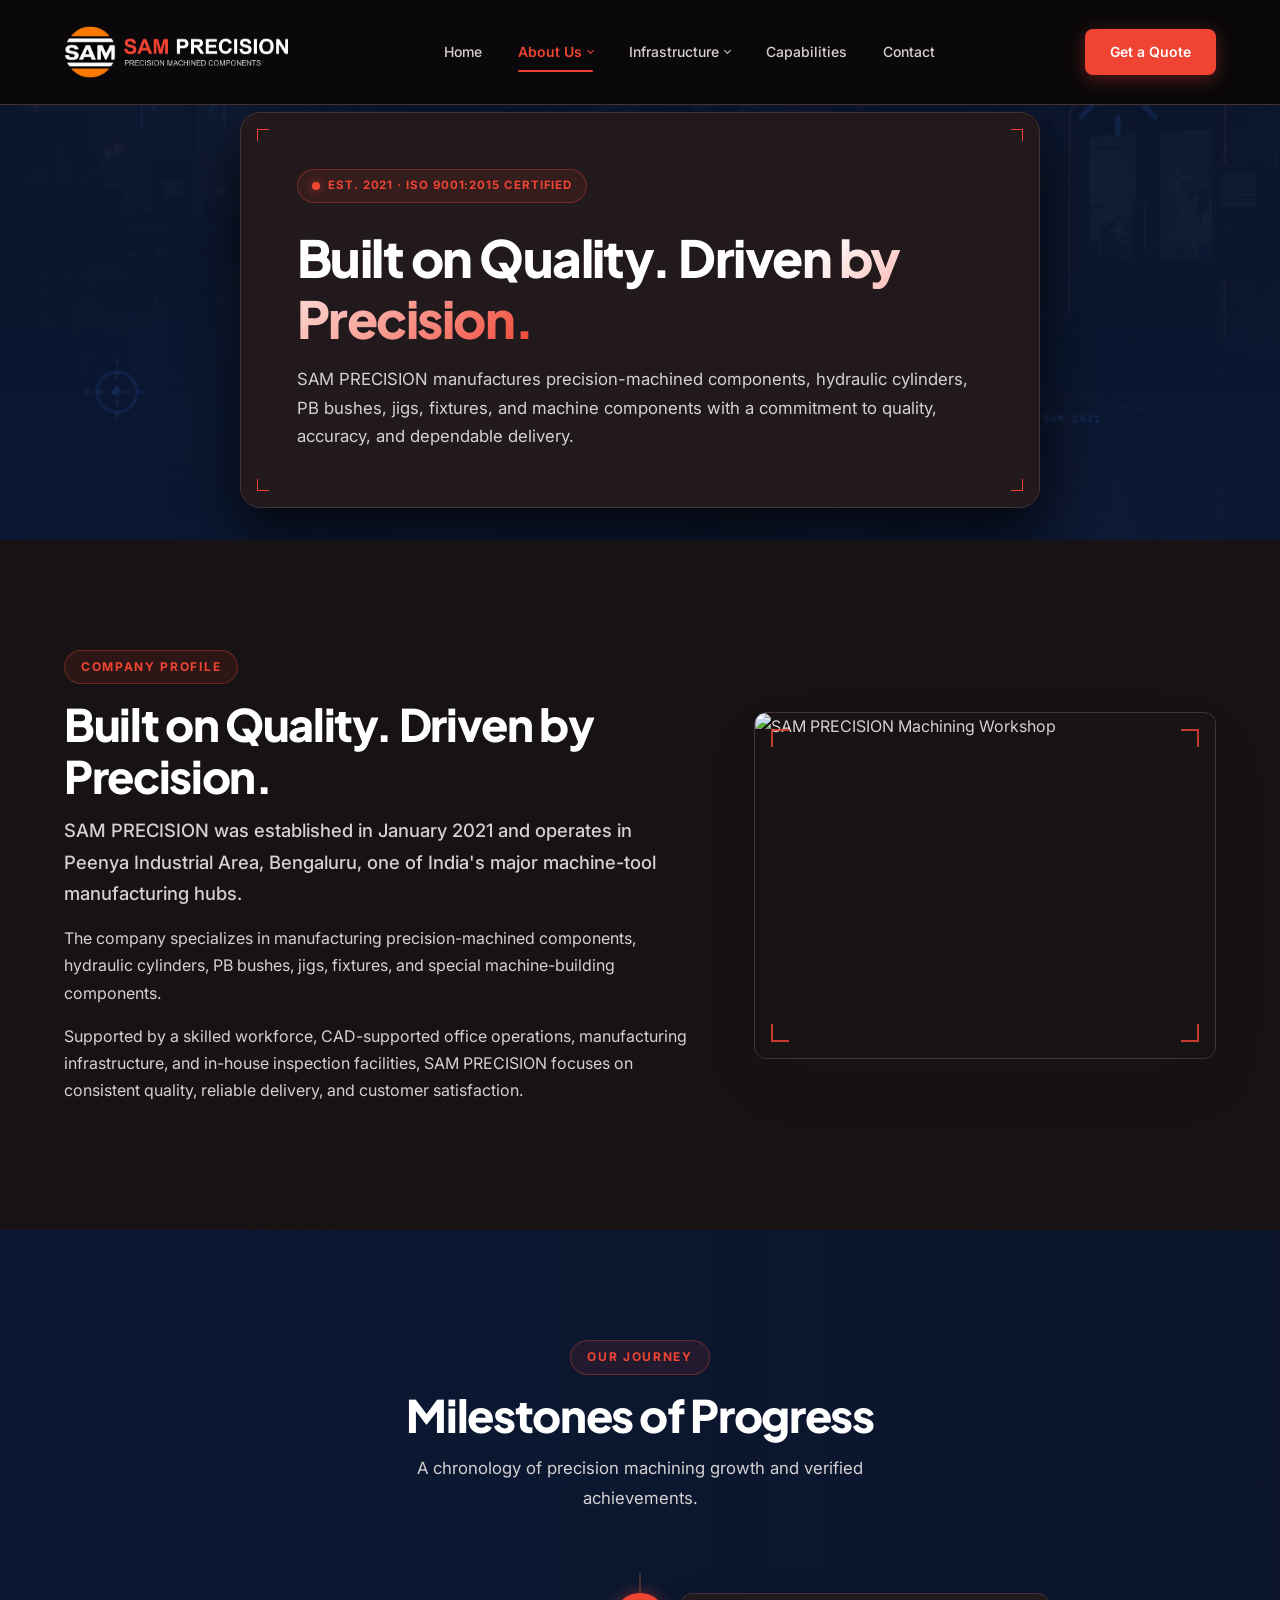
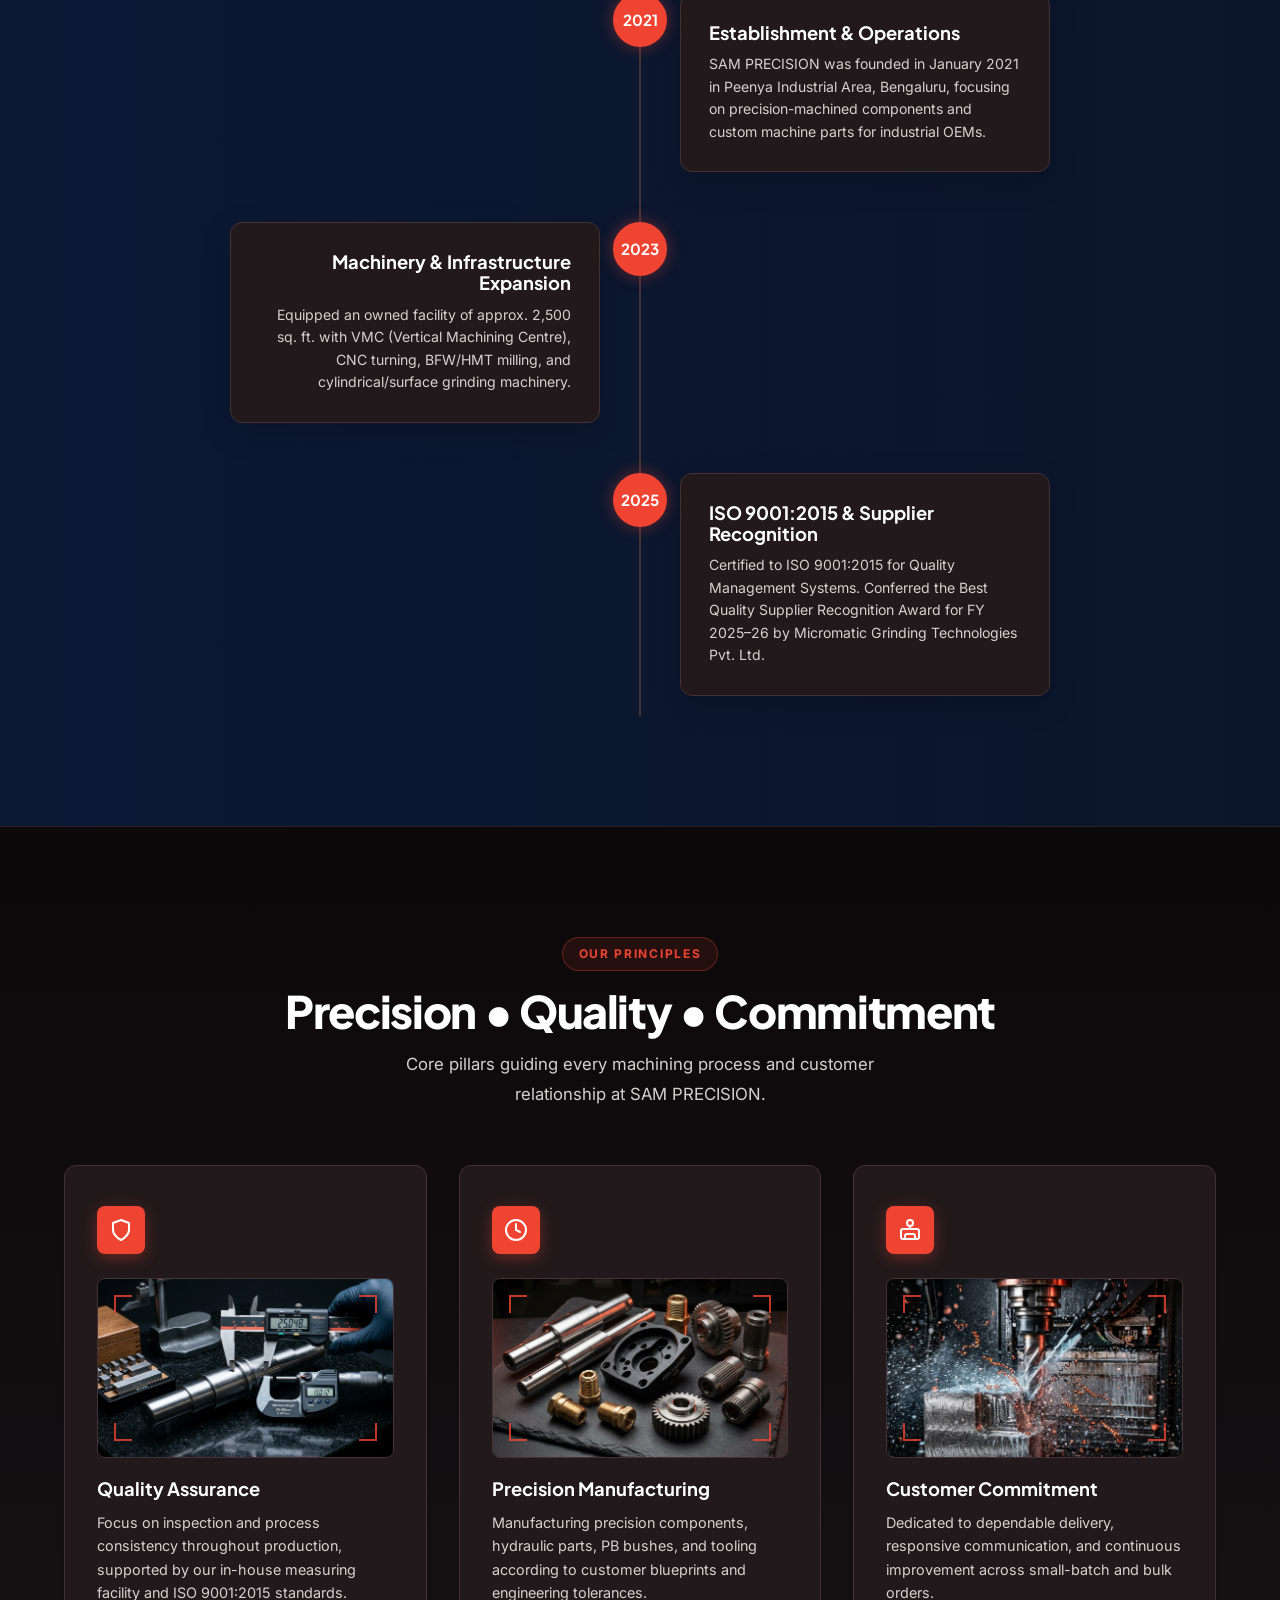
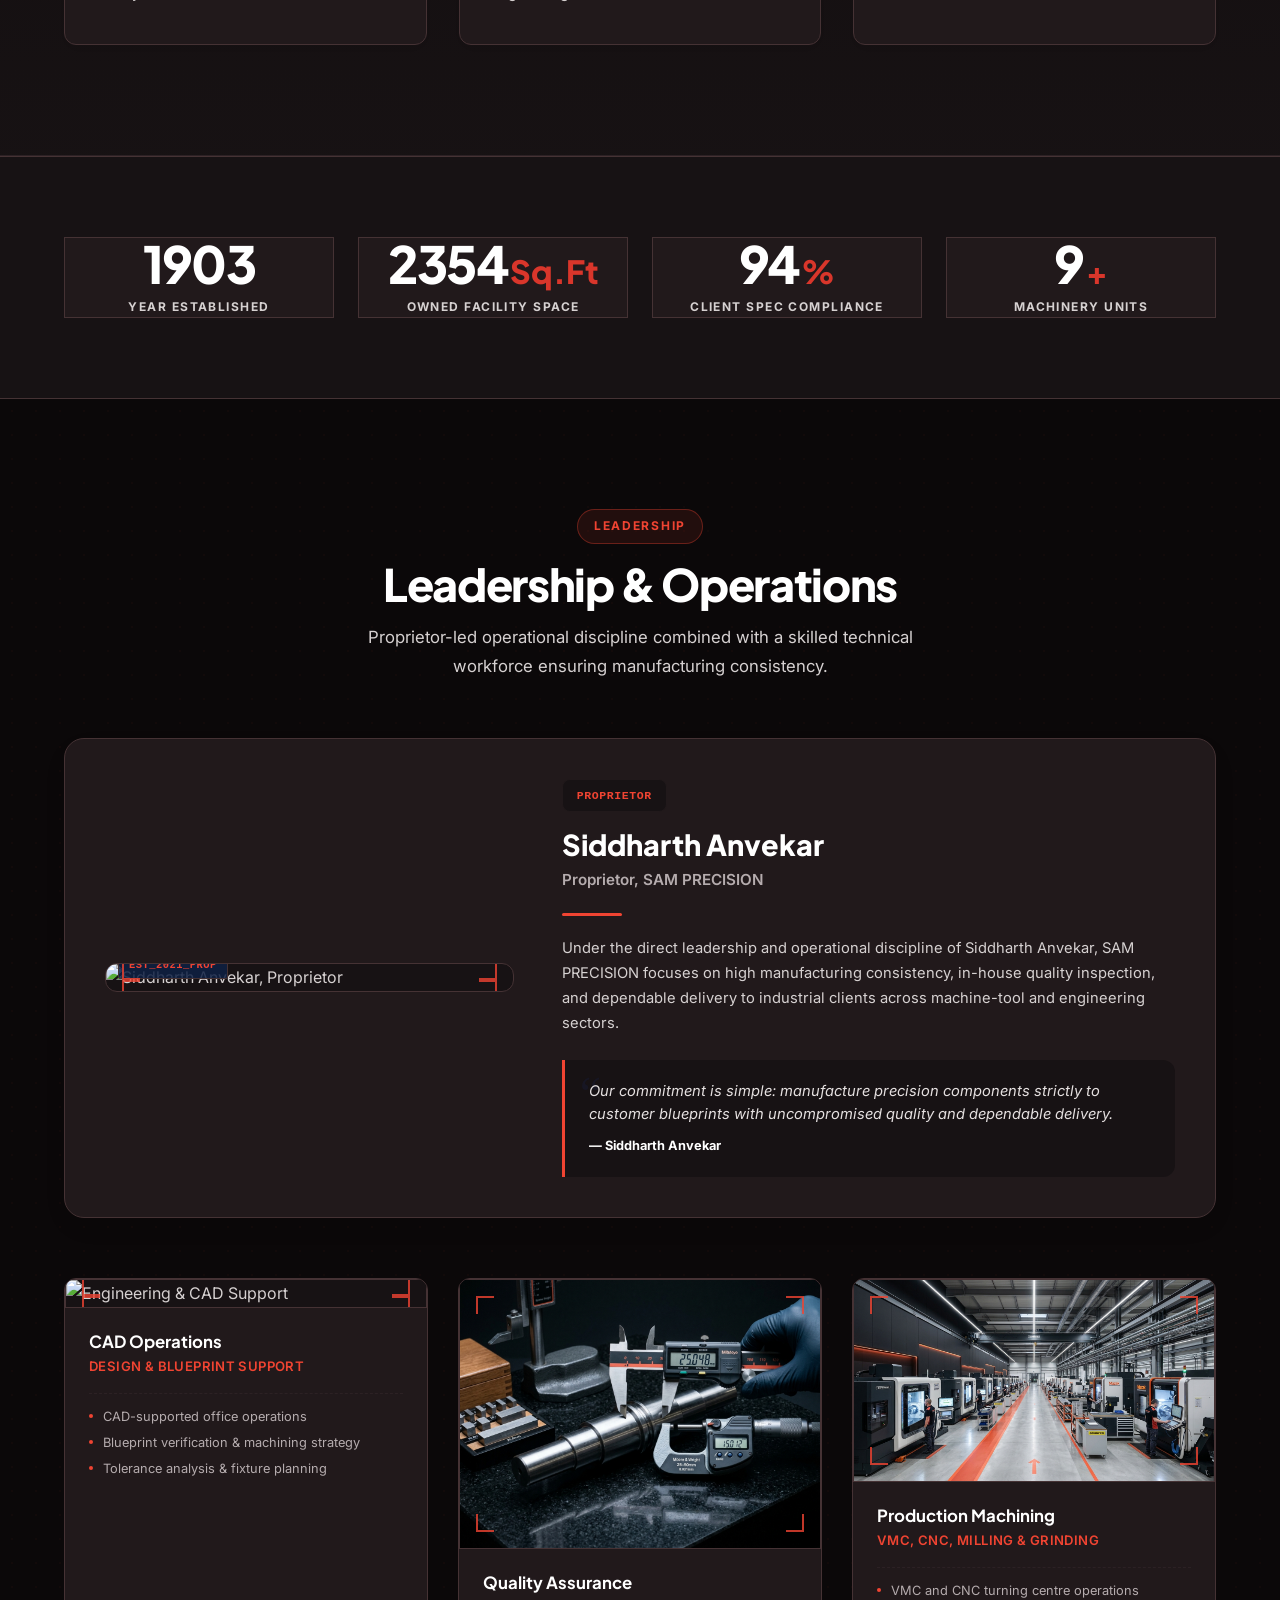
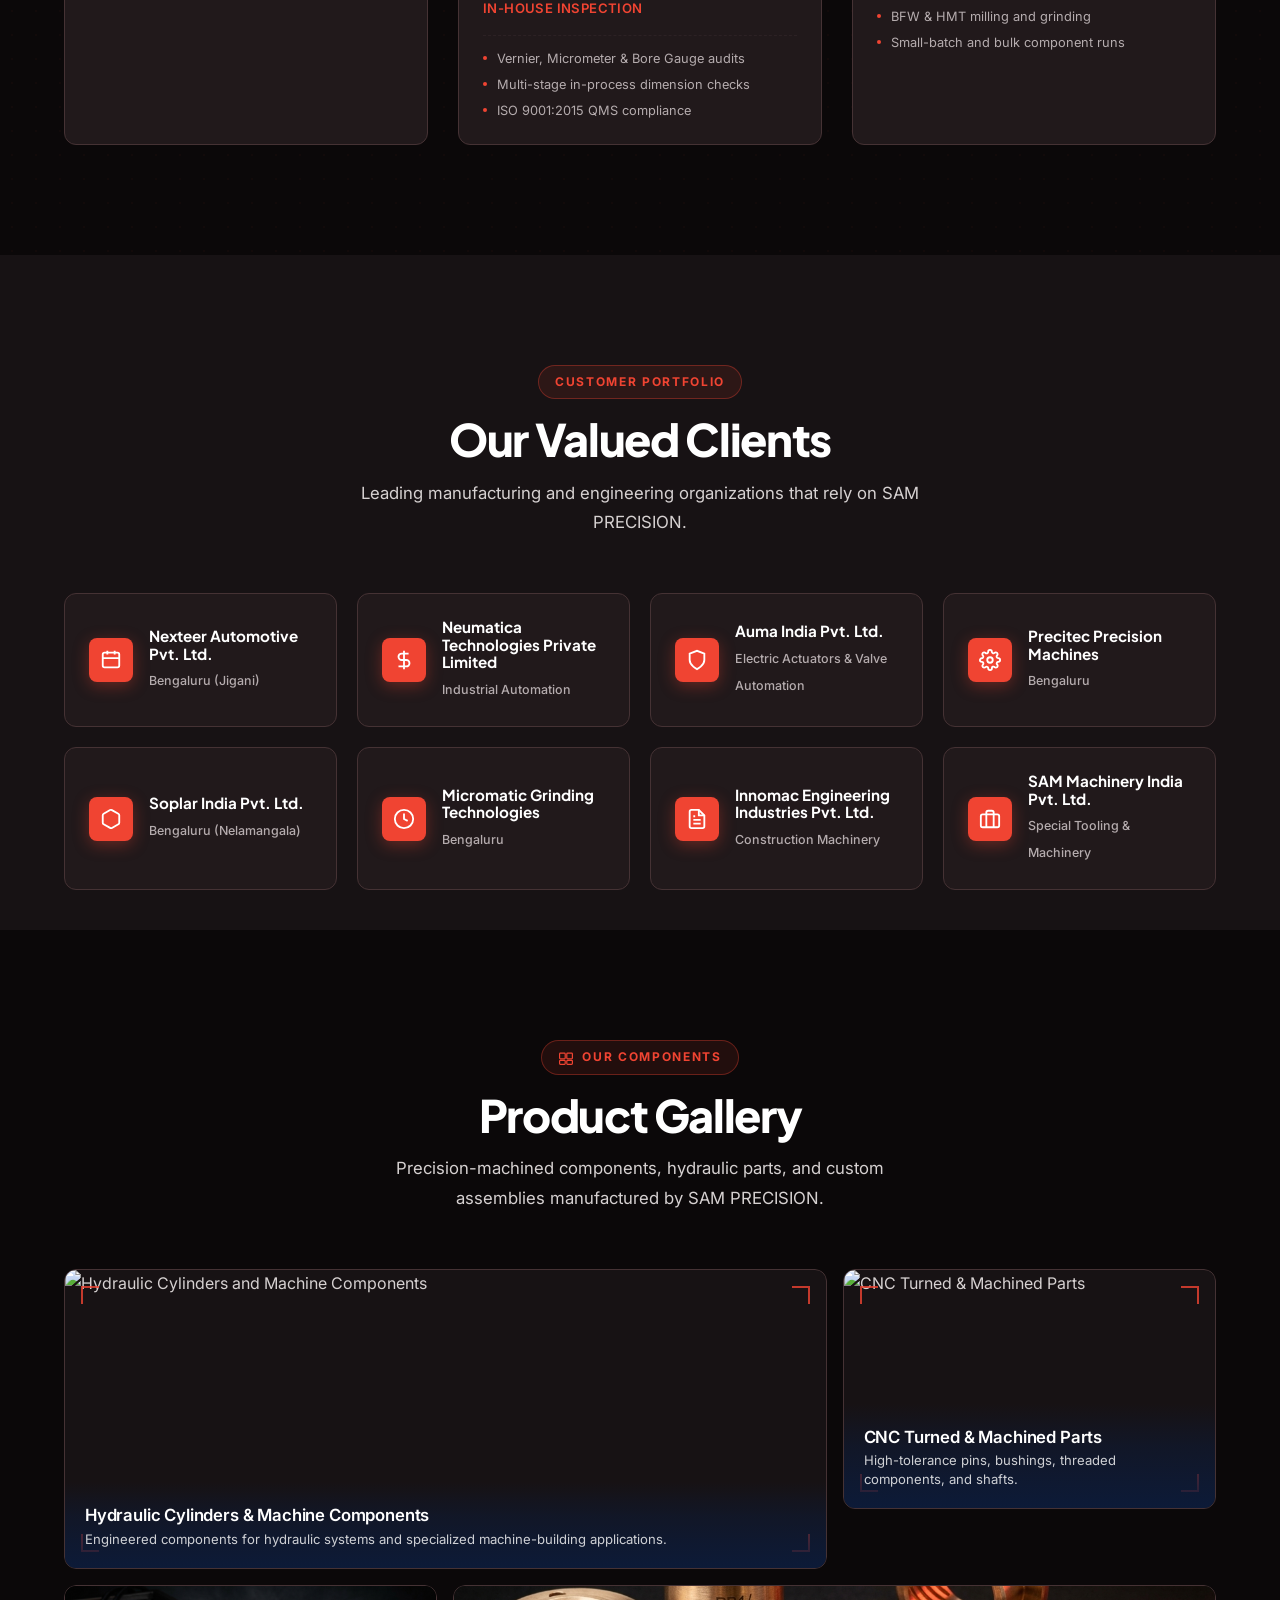
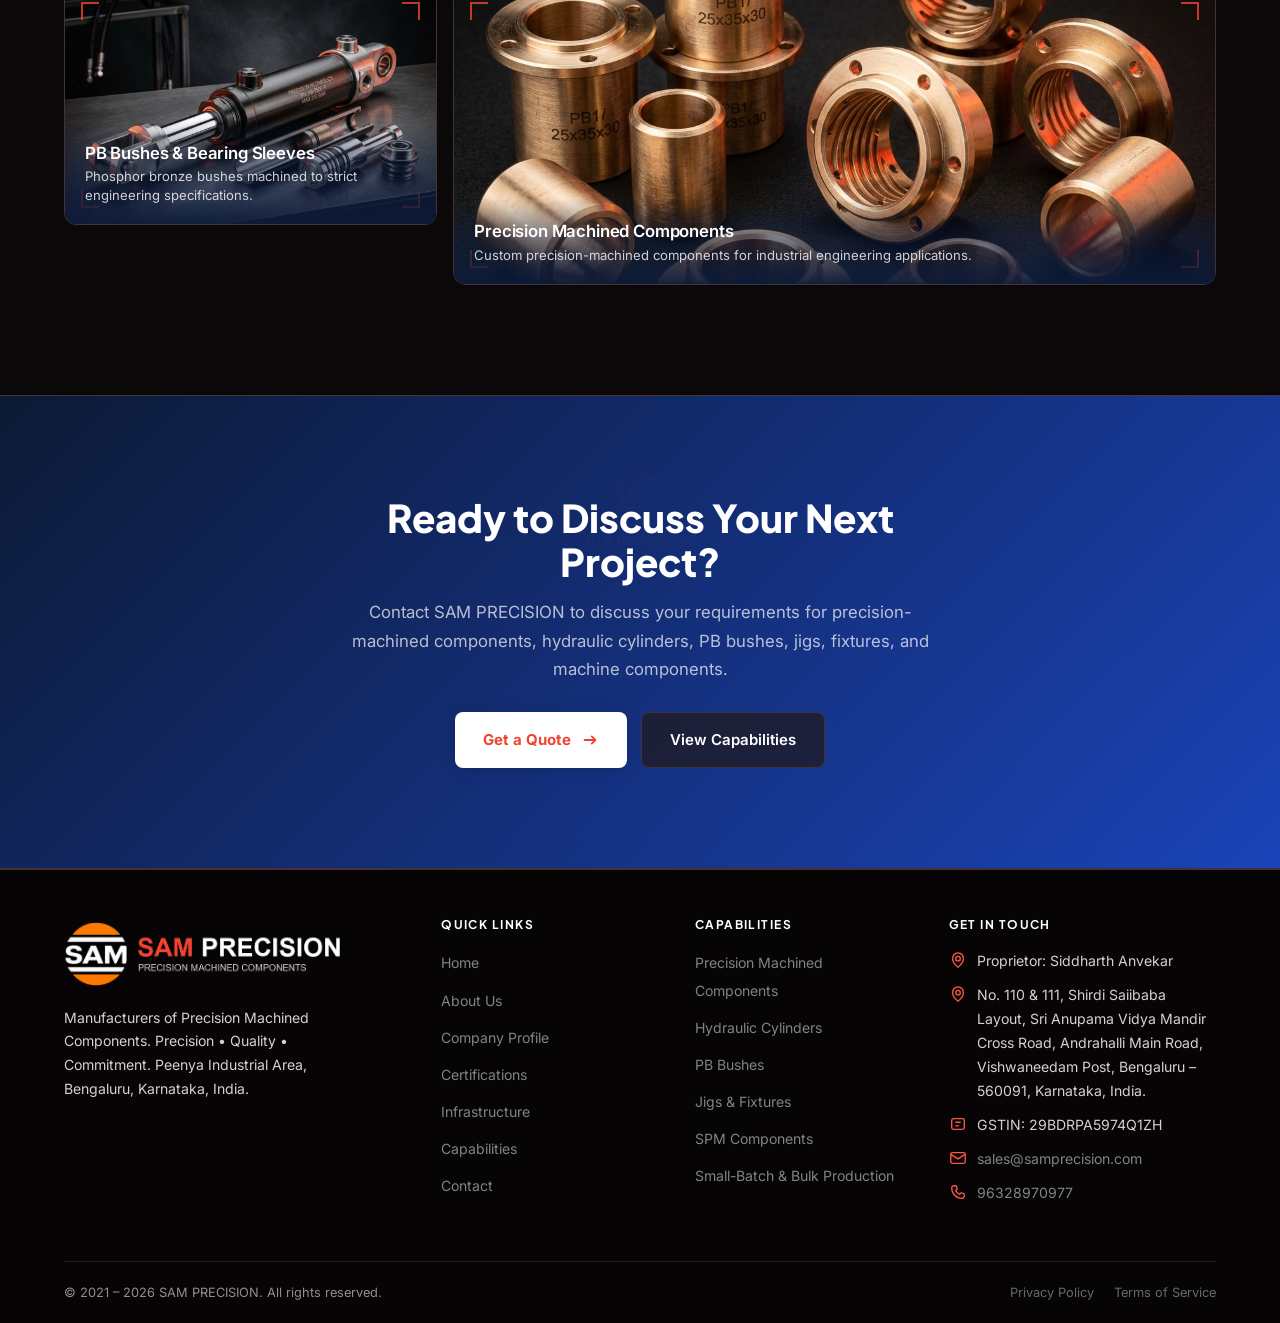
==== commit 224c1a81: "adding the images and modify it" ====
--- a/about.html
+++ b/about.html
@@ -145,7 +145,7 @@
                                 <span class="corner bottom-left"></span>
                                 <span class="corner bottom-right"></span>
                             </div>
-                            <img src="images/infrastructure_facility.png" alt="SAM PRECISION Machining Workshop" class="about-story-img">
+                            <img src="https://png.pngtree.com/thumb_back/fw800/background/20250907/pngtree-cnc-machine-drill-and-melting-iron-working-process-background-image_18907808.webp" alt="SAM PRECISION Machining Workshop" class="about-story-img">
                         </div>
                     </div>
                 </div>
@@ -426,18 +426,12 @@
                 </div>
 
                 <div class="clients-grid">
-                    <div class="client-card anim-trigger" data-anim="fade-up" data-delay="0">
-                        <div class="client-icon-wrap"><svg viewBox="0 0 24 24" width="22" height="22" fill="none" stroke="currentColor" stroke-width="2"><path d="M3 21h18M5 21V7l8-4v18M19 21V11l-6-4"/><path d="M9 9h1M9 13h1M9 17h1"/></svg></div>
-                        <div class="client-info"><h4>SSS Springs</h4><span>Bengaluru</span></div>
-                    </div>
+                    
                     <div class="client-card anim-trigger" data-anim="fade-up" data-delay="50">
                         <div class="client-icon-wrap"><svg viewBox="0 0 24 24" width="22" height="22" fill="none" stroke="currentColor" stroke-width="2"><rect x="3" y="4" width="18" height="16" rx="2"/><path d="M16 2v4M8 2v4M3 10h18"/></svg></div>
                         <div class="client-info"><h4>Nexteer Automotive Pvt. Ltd.</h4><span>Bengaluru (Jigani)</span></div>
                     </div>
-                    <div class="client-card anim-trigger" data-anim="fade-up" data-delay="100">
-                        <div class="client-icon-wrap"><svg viewBox="0 0 24 24" width="22" height="22" fill="none" stroke="currentColor" stroke-width="2"><circle cx="12" cy="12" r="9"/><path d="M12 3v18M3 12h18"/></svg></div>
-                        <div class="client-info"><h4>DISA India Limited</h4><span>Tumkur</span></div>
-                    </div>
+                   
                     <div class="client-card anim-trigger" data-anim="fade-up" data-delay="150">
                         <div class="client-icon-wrap"><svg viewBox="0 0 24 24" width="22" height="22" fill="none" stroke="currentColor" stroke-width="2"><path d="M12 2v20M17 5H9.5a3.5 3.5 0 0 0 0 7h5a3.5 3.5 0 0 1 0 7H6"/></svg></div>
                         <div class="client-info"><h4>Neumatica Technologies Private Limited</h4><span>Industrial Automation</span></div>
--- a/style.css
+++ b/style.css
@@ -5772,3 +5772,32 @@
     max-height: 42px !important;
   }
 }
+
+/* Keep section overlays and content readable with the dark brand palette. */
+.section-overlay.overlay-light,
+.section-overlay.overlay-white {
+  background: linear-gradient(135deg, rgba(11, 8, 9, 0.88), rgba(23, 18, 20, 0.82)) !important;
+}
+
+.mantra-overlay {
+  background: linear-gradient(to bottom, rgba(11, 8, 9, 0.88), rgba(23, 18, 20, 0.82)) !important;
+}
+
+.timeline-content p,
+.step-details p {
+  color: var(--text-secondary) !important;
+}
+
+.instrument-list-panel {
+  background: var(--bg-card) !important;
+  border-color: var(--border-color) !important;
+}
+
+.instrument-list-panel h4 {
+  color: var(--text-main) !important;
+  border-bottom-color: var(--border-color) !important;
+}
+
+.inst-item {
+  color: var(--text-secondary) !important;
+}
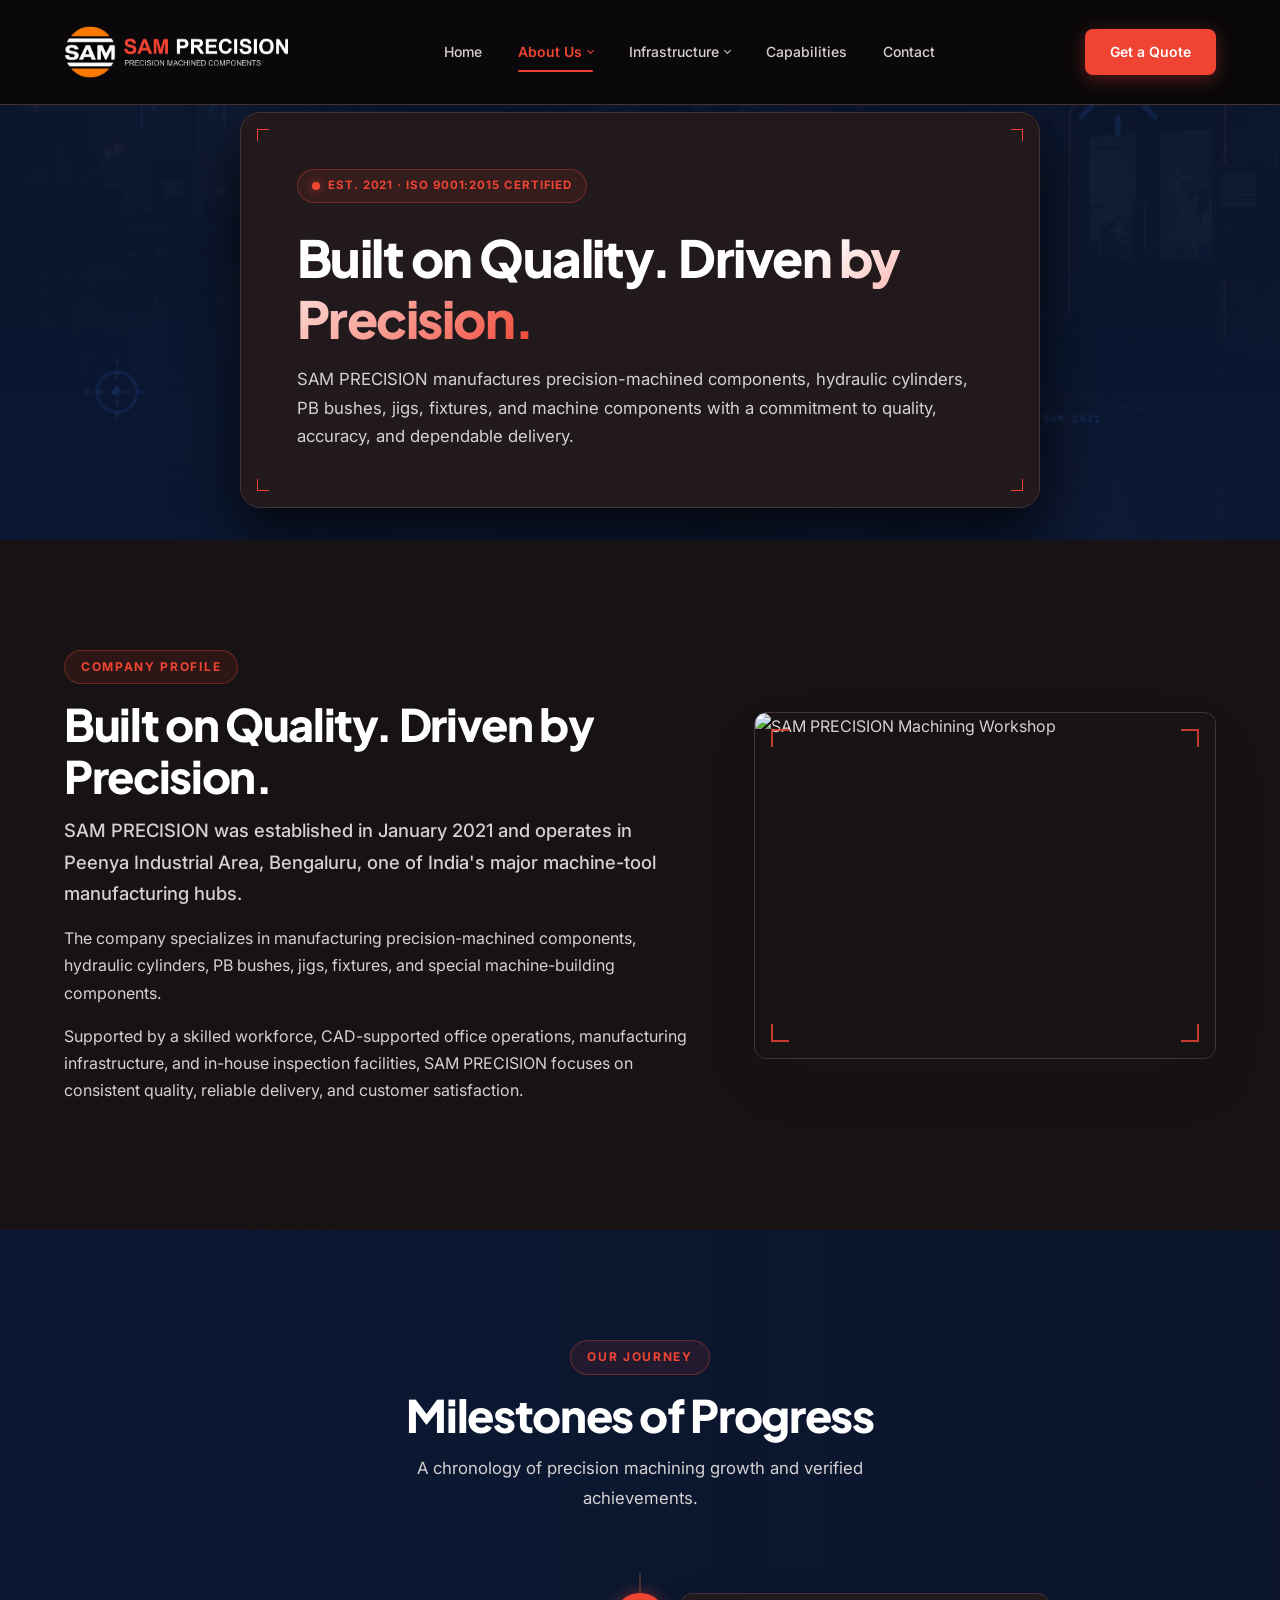
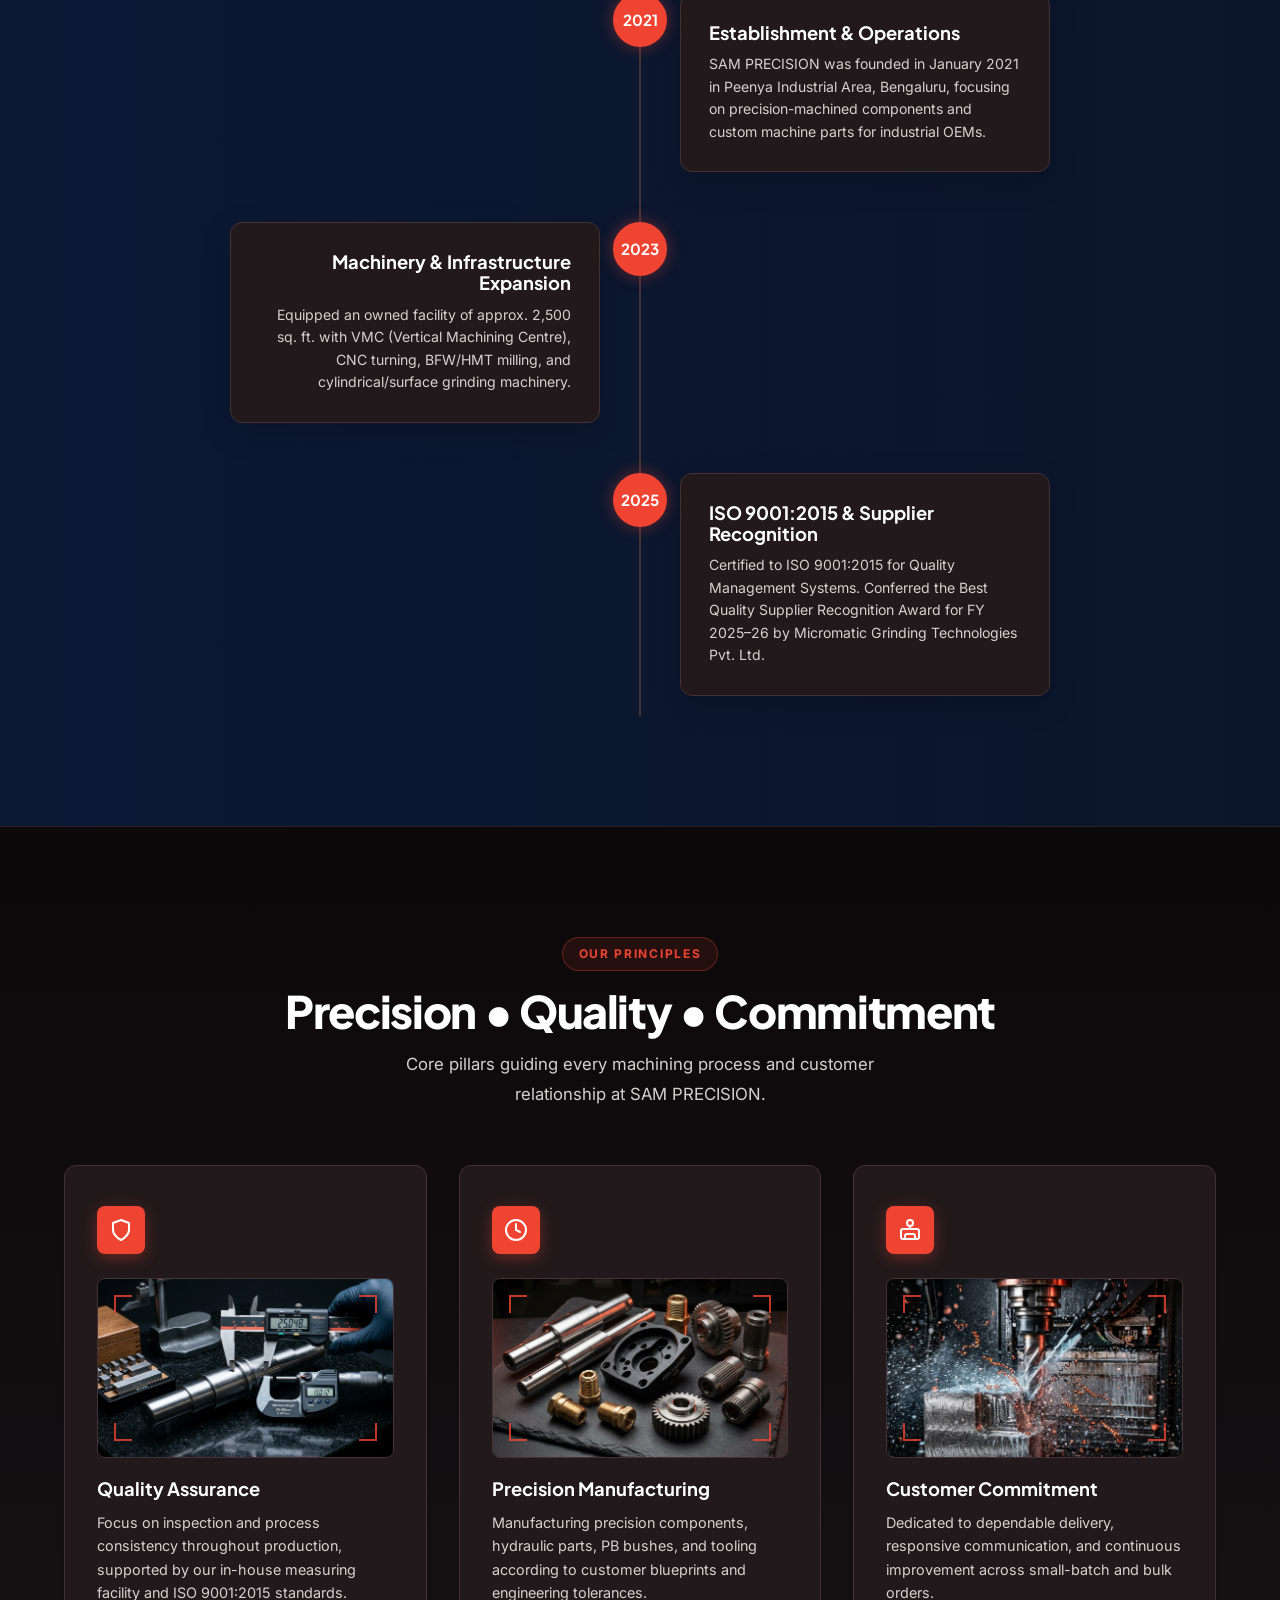
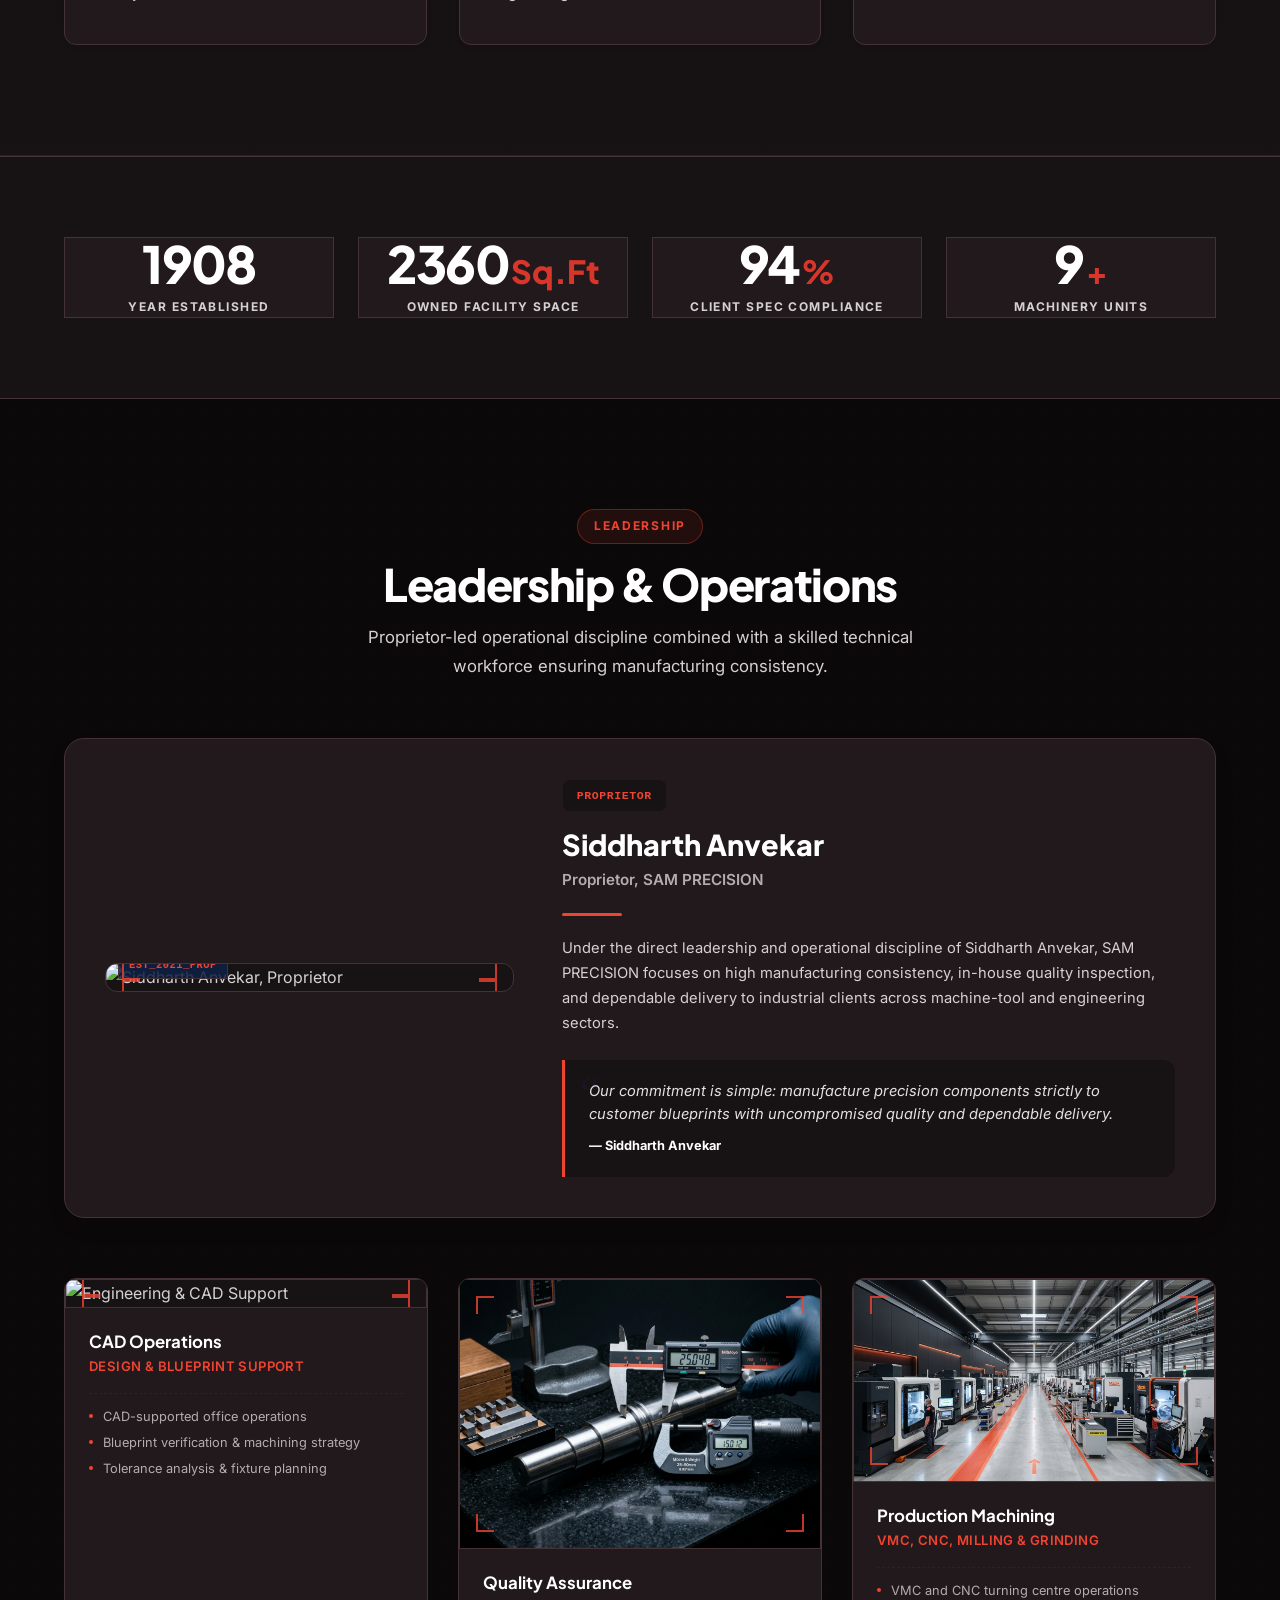
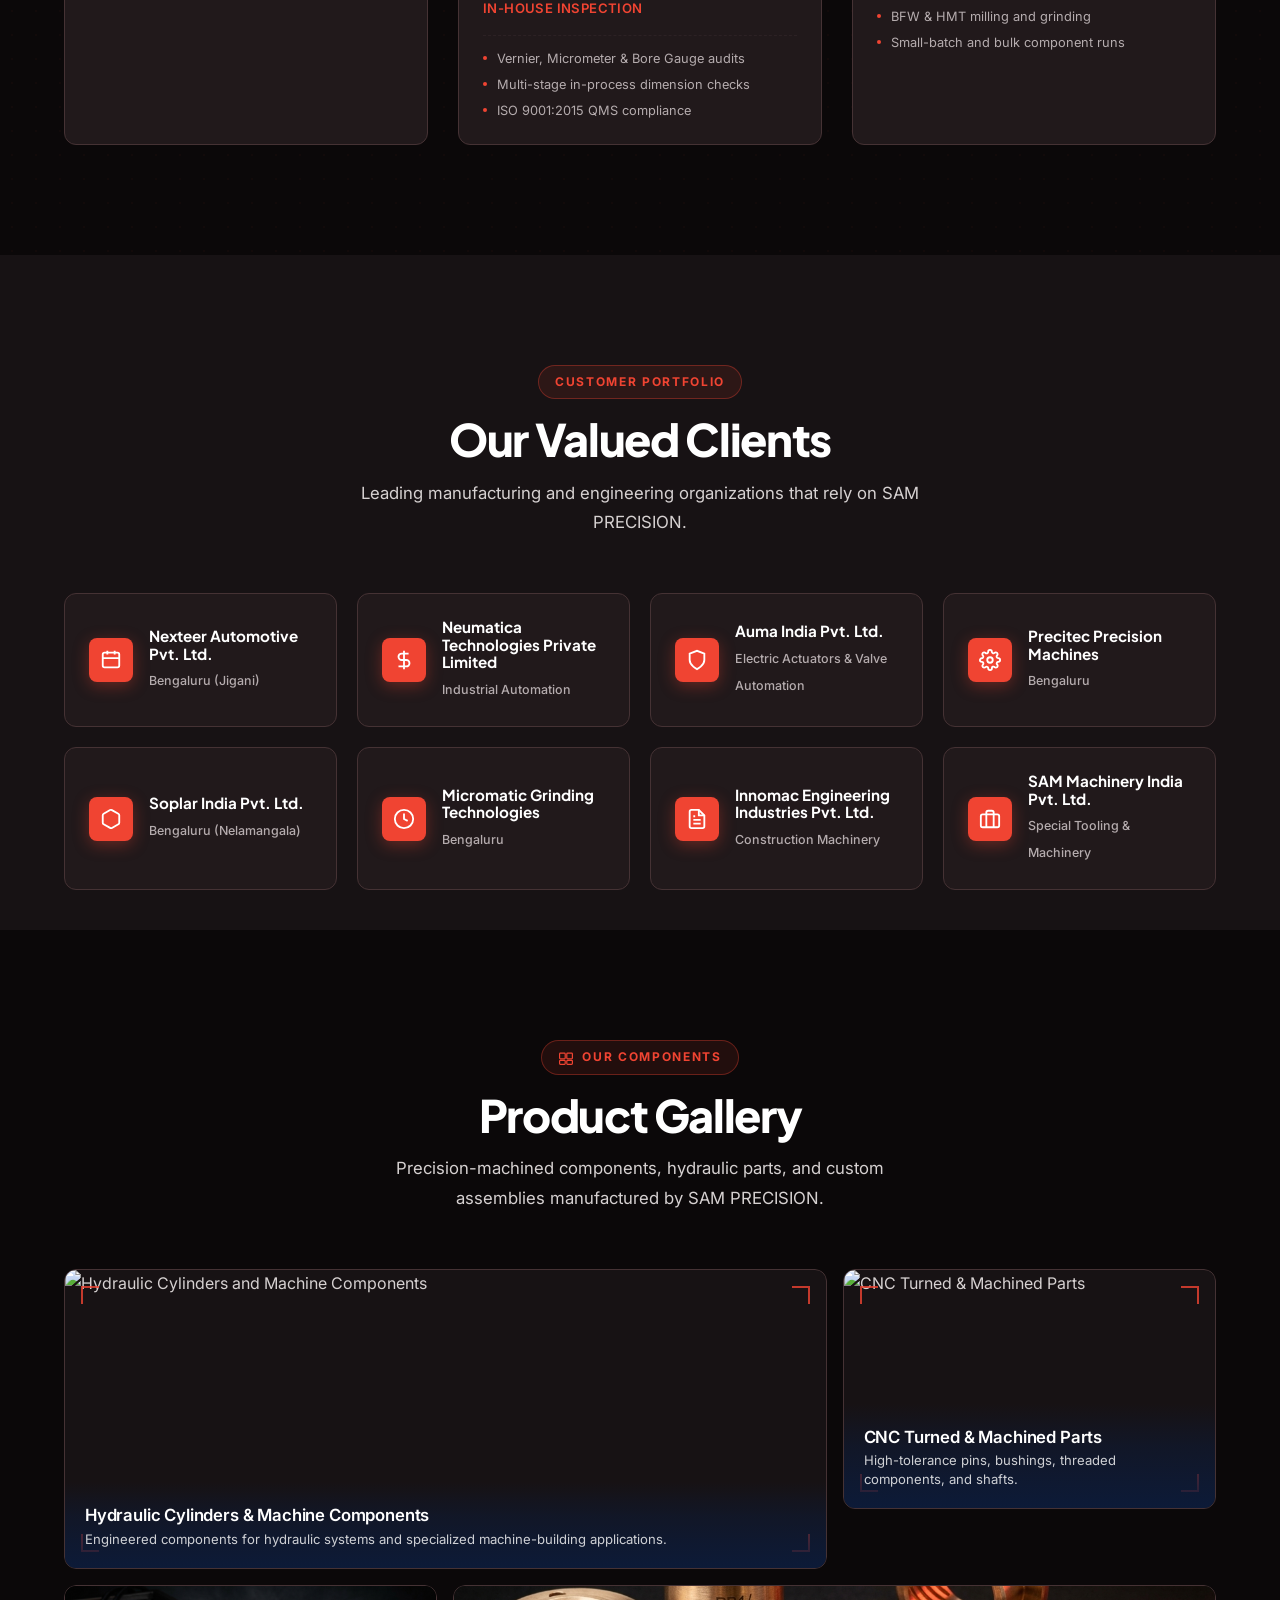
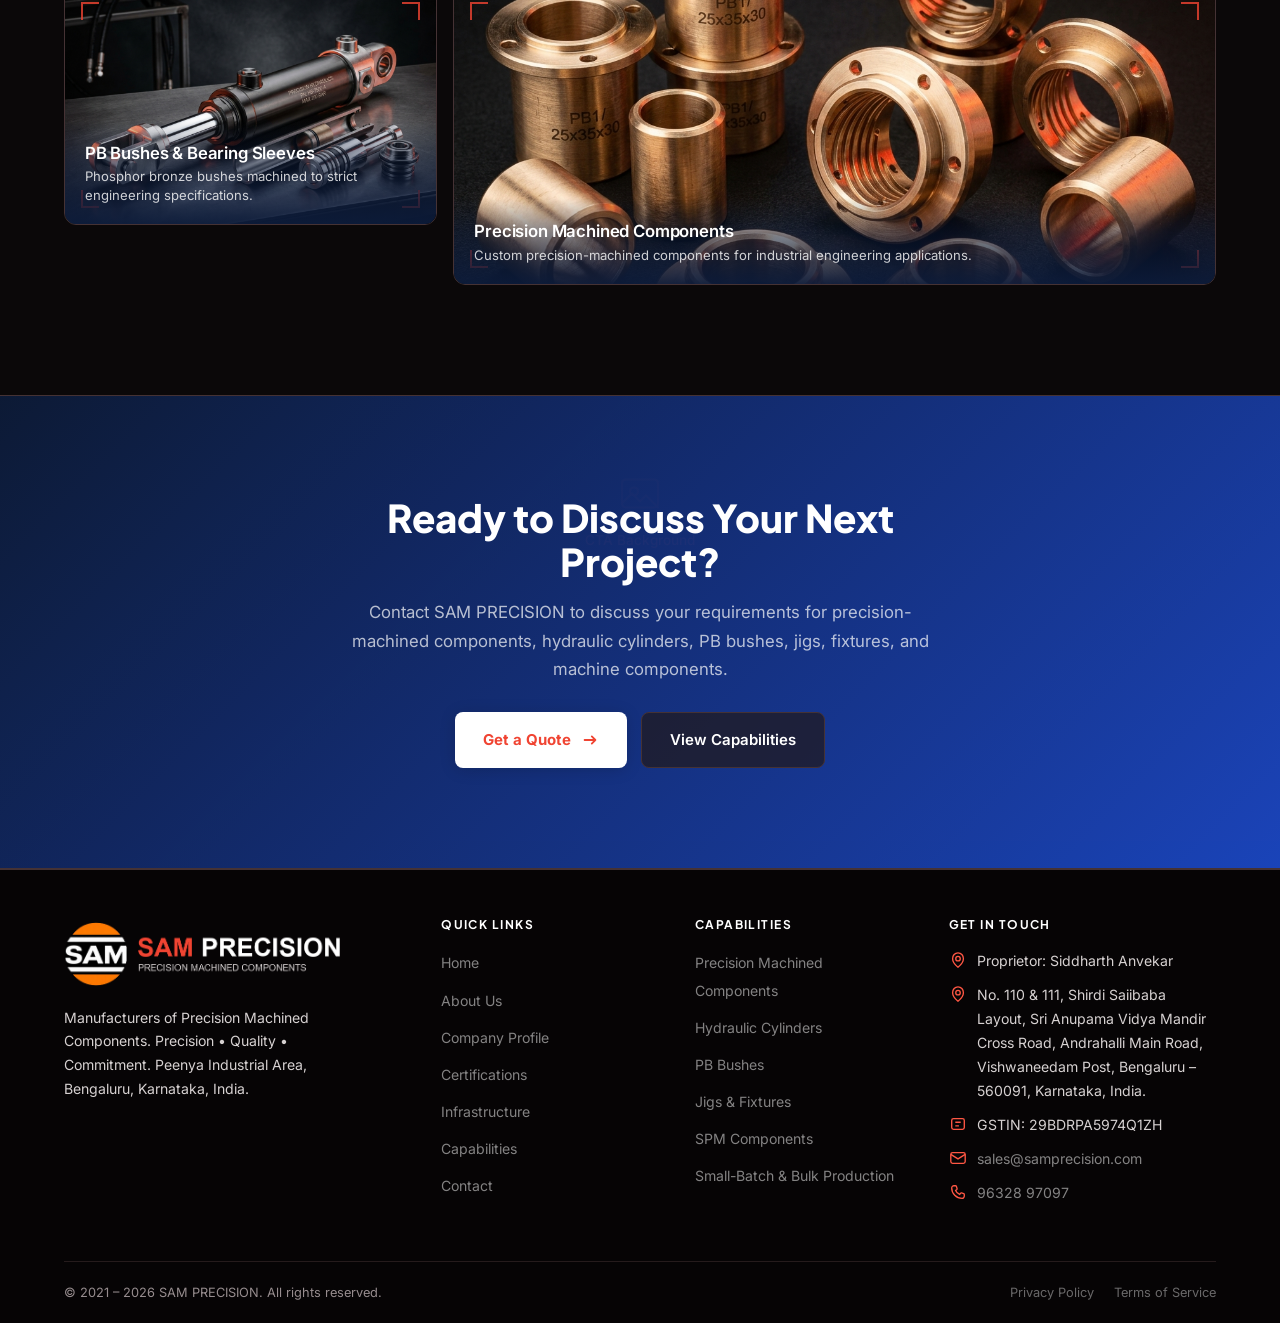
==== commit f548077e: "update the tapping machine" ====
--- a/about.html
+++ b/about.html
@@ -631,7 +631,7 @@
                         </li>
                         <li>
                             <svg class="anim-icon anim-bounce" viewBox="0 0 20 20"><path d="M3 5.5A2.5 2.5 0 015.5 3h1.7a1 1 0 01.95.68l.8 2.4a1 1 0 01-.27 1.05l-1.3 1.1a8 8 0 004.4 4.4l1.1-1.3a1 1 0 011.05-.27l2.4.8a1 1 0 01.68.95v1.7A2.5 2.5 0 0114.5 17 11.5 11.5 0 013 5.5z" stroke="currentColor" stroke-width="1.5" fill="none"/></svg>
-                            <a href="tel:96328970977">96328970977</a>
+                            <a href="tel:+919632897097">96328 97097</a>
                         </li>
                     </ul>
                 </div>
